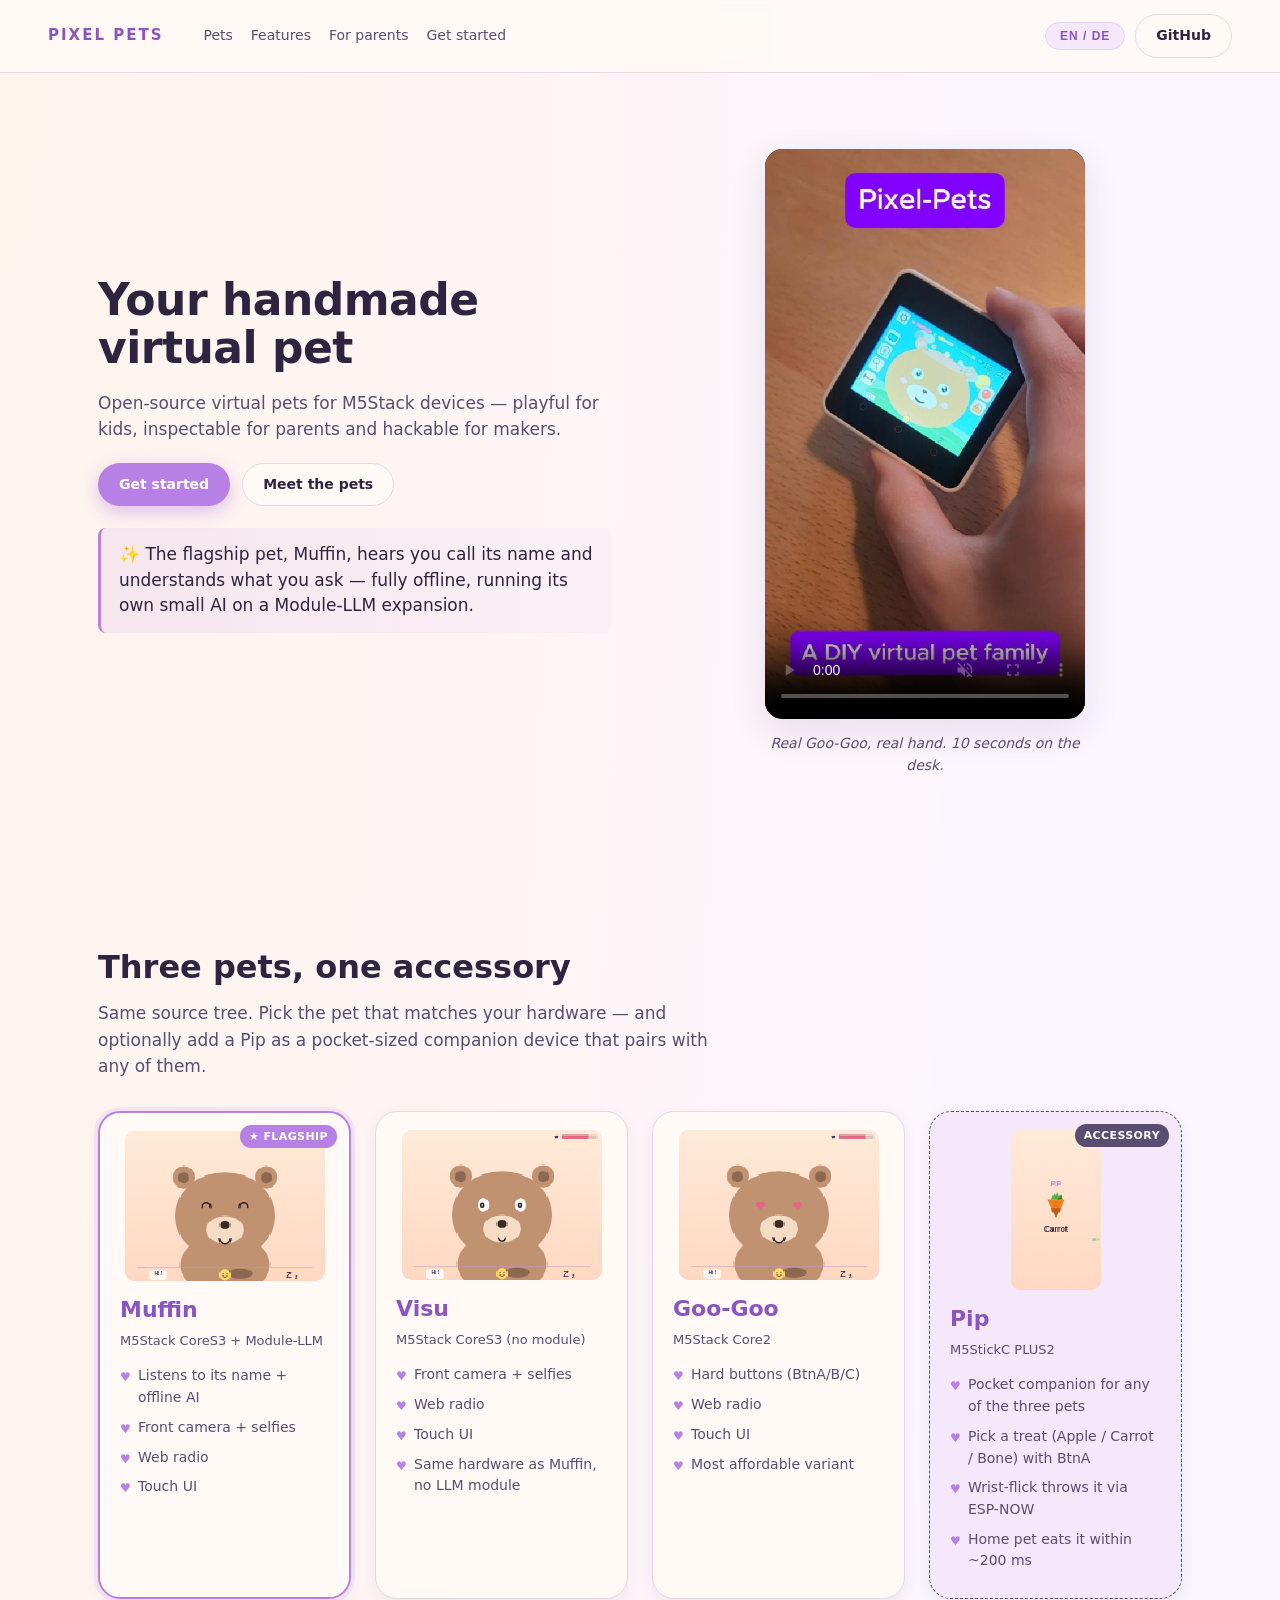
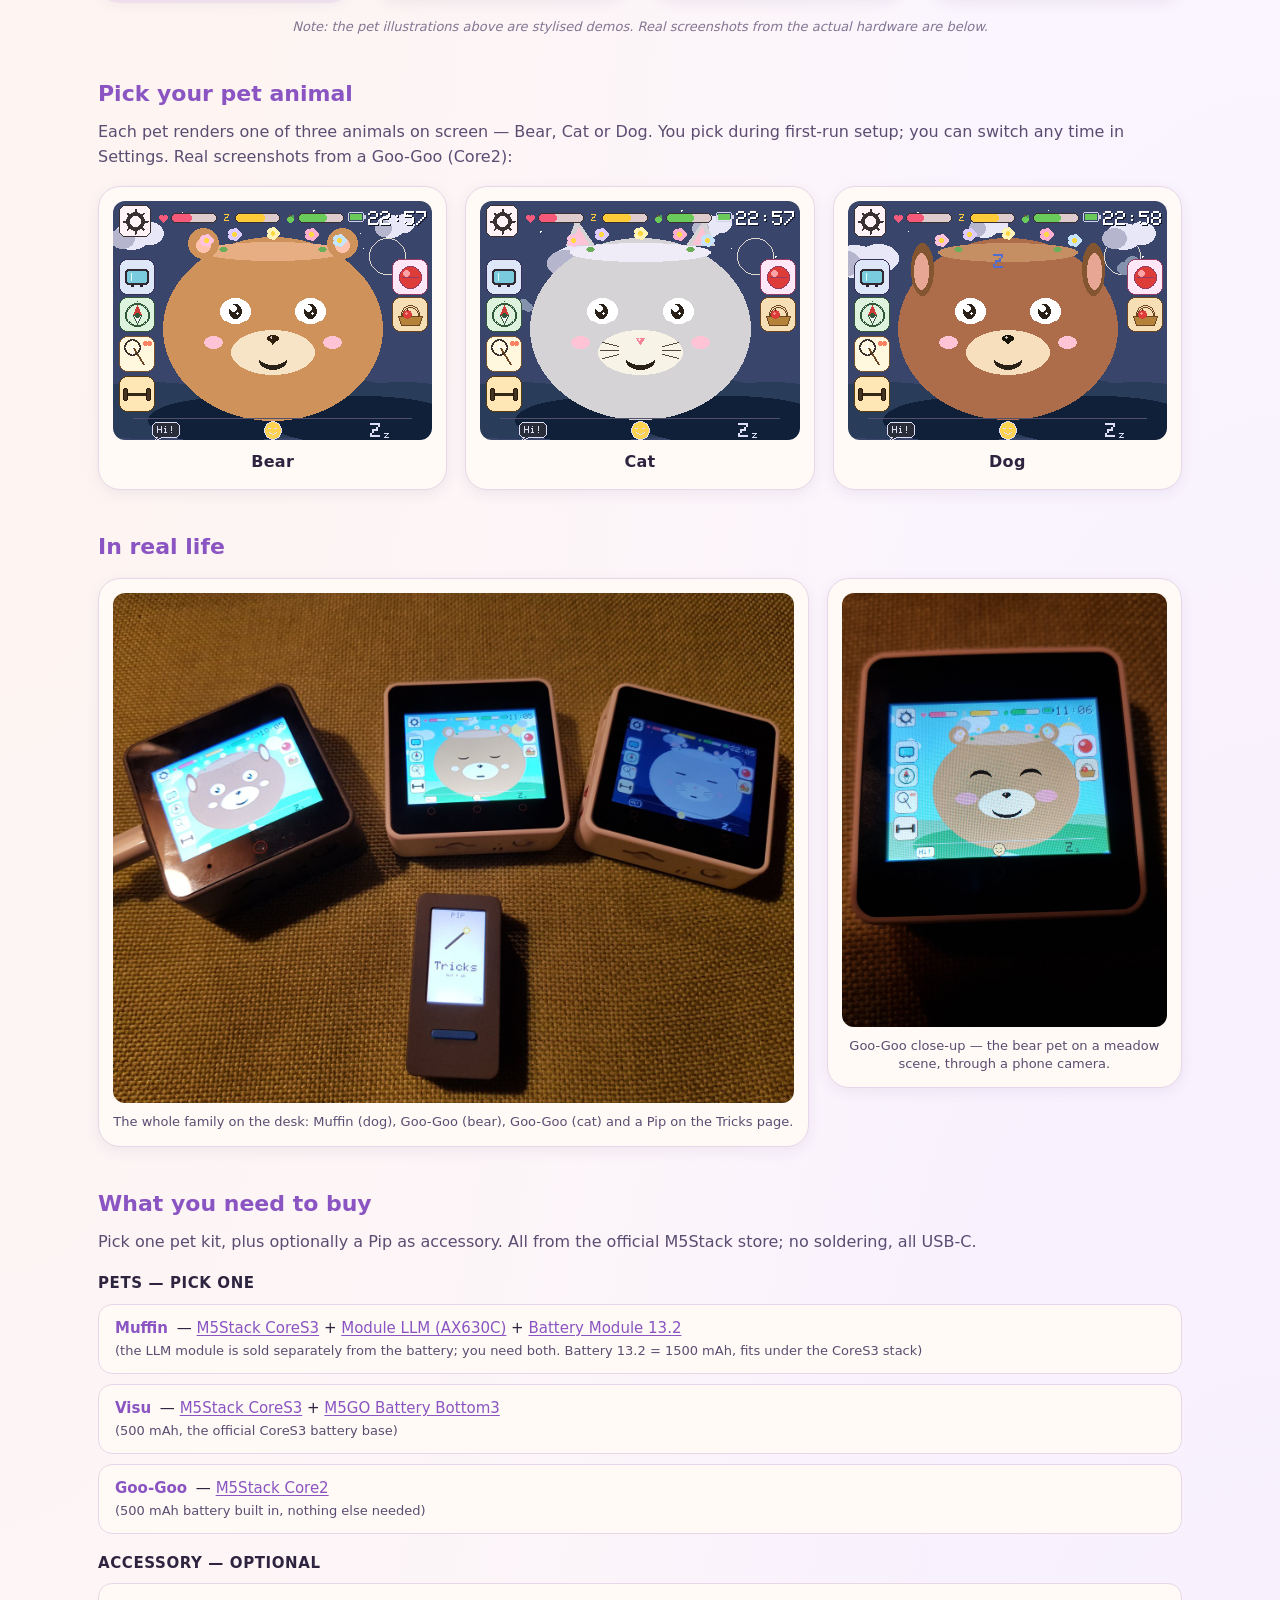
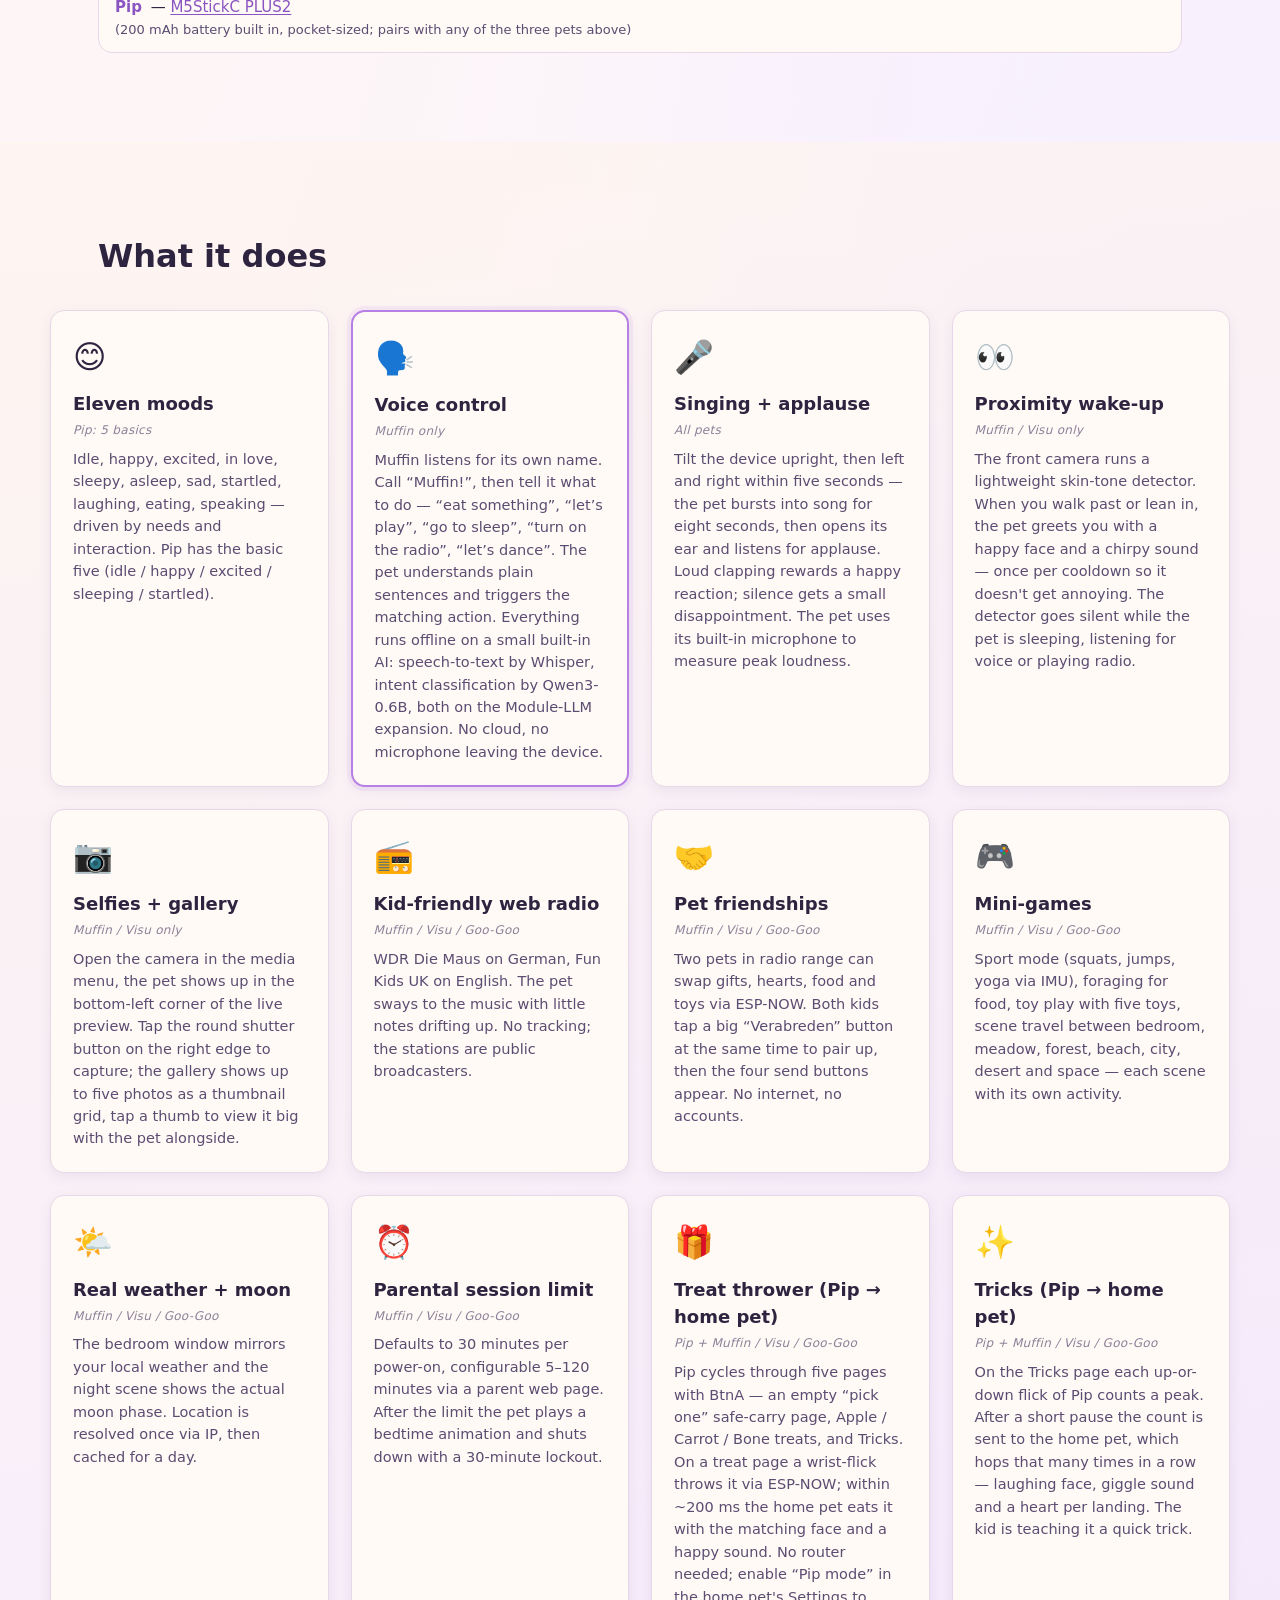
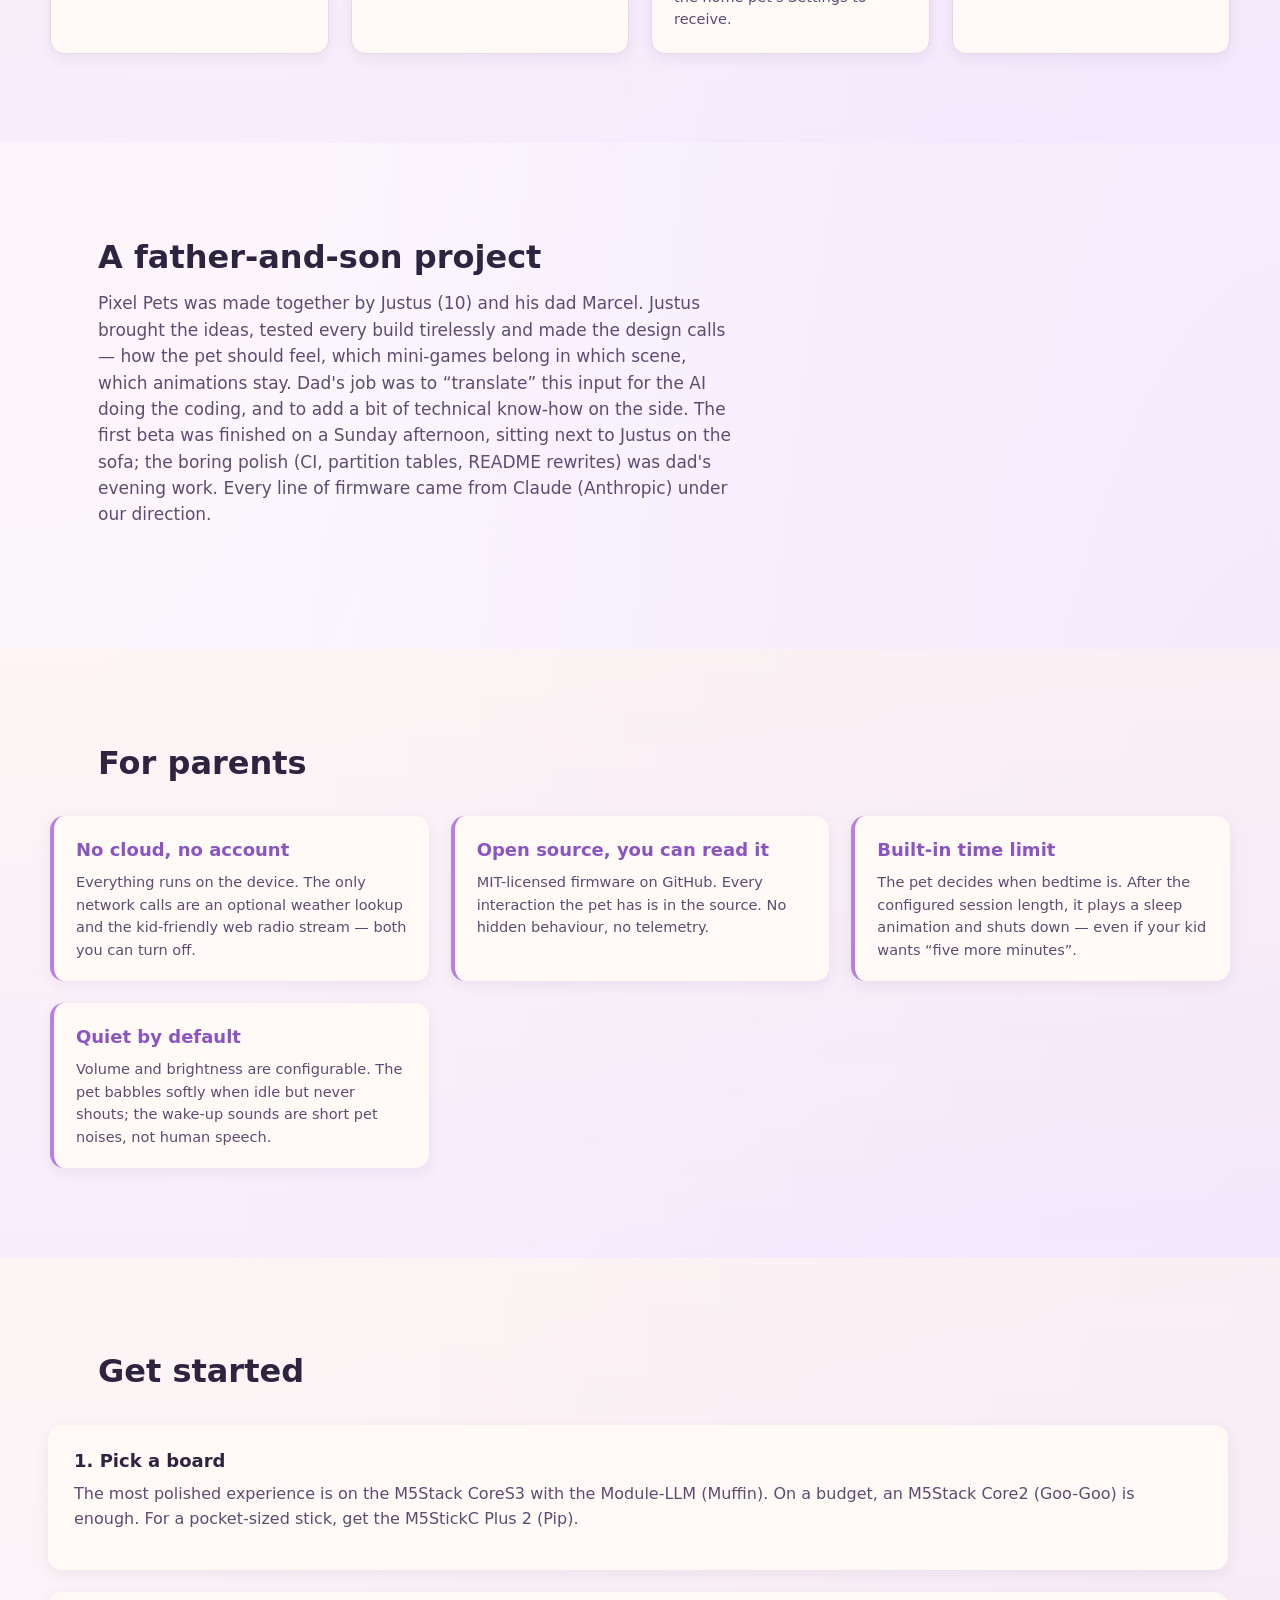
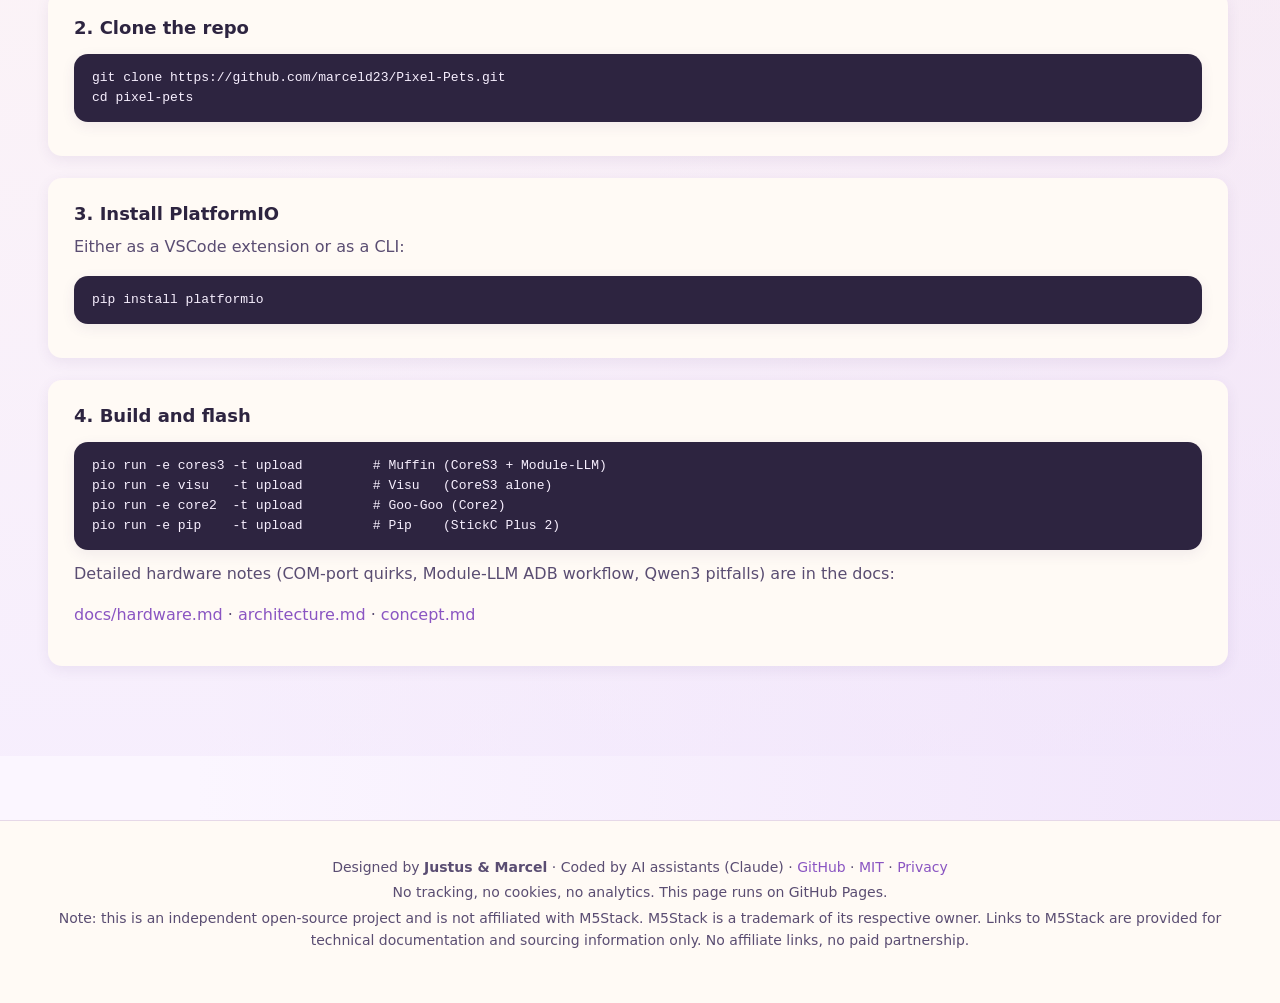
==== site/index.html @ 149ce606 "Hero-Demo: real video instead of an interactive browser pet The site landed visitors on a JS-driven " ====
<!DOCTYPE html>
<html lang="en">
<head>
  <meta charset="UTF-8" />
  <meta name="viewport" content="width=device-width, initial-scale=1.0" />
  <title>Pixel Pets — virtual pets on M5Stack hardware</title>
  <meta name="description"
        content="Open-source virtual pets that run on M5Stack devices. Pet logic, voice control, ESP-NOW friends and more." />
  <meta name="theme-color" content="#b780e5" />
  <link rel="stylesheet" href="styles.css" />
  <link rel="icon" type="image/svg+xml"
        href="data:image/svg+xml,%3Csvg xmlns='http://www.w3.org/2000/svg' viewBox='0 0 64 64'%3E%3Ccircle cx='20' cy='22' r='8' fill='%23c19272'/%3E%3Ccircle cx='44' cy='22' r='8' fill='%23c19272'/%3E%3Ccircle cx='32' cy='34' r='22' fill='%23c19272'/%3E%3Cellipse cx='32' cy='42' rx='10' ry='7' fill='%23f5dcc4'/%3E%3Ccircle cx='32' cy='38' r='2' fill='%232a1f2c'/%3E%3C/svg%3E" />
  <link rel="apple-touch-icon" href="logo.jpg" />
</head>
<body>

<header class="site-header">
  <a href="#top" class="brand">
    <span class="brand-mark">PIXEL PETS</span>
  </a>
  <nav class="site-nav">
    <a href="#pets"        data-en="Pets"         data-de="Pets">Pets</a>
    <a href="#features"    data-en="Features"     data-de="Features">Features</a>
    <a href="#parents"     data-en="For parents"  data-de="Für Eltern">For parents</a>
    <a href="#getstarted"  data-en="Get started"  data-de="Loslegen">Get started</a>
  </nav>
  <div class="header-actions">
    <button id="lang-toggle" class="lang-toggle"
            aria-label="Toggle language" title="Toggle language">EN / DE</button>
    <a href="https://github.com/marceld23/Pixel-Pets"
       class="btn btn-ghost" rel="noopener">GitHub</a>
  </div>
</header>

<main>

<section class="hero" id="top">
  <div class="hero-text">
    <h1 data-en="Your handmade virtual pet"
        data-de="Dein selbstgebautes virtuelles Pet">Your handmade virtual pet</h1>
    <p data-en="Open-source virtual pets for M5Stack devices — playful for kids, inspectable for parents and hackable for makers."
       data-de="Open-Source-Pets für M5Stack-Geräte — verspielt für Kinder, transparent für Eltern und hackbar für Maker.">
      Open-source virtual pets for M5Stack devices — playful for kids, inspectable for parents and hackable for makers.</p>
    <div class="hero-cta">
      <a href="#getstarted" class="btn btn-primary"
         data-en="Get started" data-de="Loslegen">Get started</a>
      <a href="#pets" class="btn btn-ghost"
         data-en="Meet the pets" data-de="Die Pets">Meet the pets</a>
    </div>
    <p class="hero-highlight"
       data-en="✨ The flagship pet, Muffin, hears you call its name and understands what you ask — fully offline, running its own small AI on a Module-LLM expansion."
       data-de="✨ Das Flaggschiff-Pet Muffin hört auf seinen Namen und versteht, was du sagst — komplett offline, mit eigener kleiner KI auf einem Module-LLM-Aufsatz.">
      ✨ The flagship pet, Muffin, hears you call its name and understands what you ask — fully offline, running its own small AI on a Module-LLM expansion.</p>
  </div>

  <div class="hero-demo">
    <video class="hero-video"
           src="video/demo.mp4"
           poster="video/demo-cover.jpg"
           muted loop autoplay playsinline controls
           aria-label="10-second demo: a Goo-Goo on the desk"></video>
    <p class="hero-caption"
       data-en="Real Goo-Goo, real hand. 10 seconds on the desk."
       data-de="Echter Goo-Goo, echte Hand. 10 Sekunden auf dem Tisch.">
      Real Goo-Goo, real hand. 10 seconds on the desk.</p>
  </div>
</section>

<section id="pets" class="section">
  <h2 data-en="Three pets, one accessory" data-de="Drei Pets, ein Zubehör">Three pets, one accessory</h2>
  <p class="section-lead"
     data-en="Same source tree. Pick the pet that matches your hardware — and optionally add a Pip as a pocket-sized companion device that pairs with any of them."
     data-de="Derselbe Quelltext. Wähle das Pet, das zu deiner Hardware passt — und packe optional einen Pip als Hosentaschen-Begleitgerät dazu, der sich mit jedem von ihnen koppelt.">
    Same source tree. Pick the pet that matches your hardware — and optionally add a Pip as a pocket-sized companion device that pairs with any of them.</p>

  <div class="pet-cards">
    <article class="pet-card pet-card-flagship" data-pet="muffin">
      <span class="flagship-ribbon"
            data-en="★ Flagship" data-de="★ Flaggschiff">★ Flagship</span>
      <canvas width="180" height="135" data-pet-canvas="muffin"></canvas>
      <h3>Muffin</h3>
      <p class="hardware">M5Stack CoreS3 + Module-LLM</p>
      <ul class="pet-features"
          data-en-items="Listens to its name + offline AI|Front camera + selfies|Web radio|Touch UI"
          data-de-items="Hört auf seinen Namen + Offline-KI|Frontkamera + Selfies|Webradio|Touch-UI">
        <li>Listens to its name + offline AI</li>
        <li>Front camera + selfies</li>
        <li>Web radio</li>
        <li>Touch UI</li>
      </ul>
    </article>

    <article class="pet-card" data-pet="visu">
      <canvas width="180" height="135" data-pet-canvas="visu"></canvas>
      <h3>Visu</h3>
      <p class="hardware">M5Stack CoreS3 (no module)</p>
      <ul class="pet-features"
          data-en-items="Front camera + selfies|Web radio|Touch UI|Same hardware as Muffin, no LLM module"
          data-de-items="Frontkamera + Selfies|Webradio|Touch-UI|Wie Muffin, aber ohne LLM-Modul">
        <li>Front camera + selfies</li>
        <li>Web radio</li>
        <li>Touch UI</li>
        <li>Same hardware as Muffin, no LLM module</li>
      </ul>
    </article>

    <article class="pet-card" data-pet="goo-goo">
      <canvas width="180" height="135" data-pet-canvas="goo-goo"></canvas>
      <h3>Goo-Goo</h3>
      <p class="hardware">M5Stack Core2</p>
      <ul class="pet-features"
          data-en-items="Hard buttons (BtnA/B/C)|Web radio|Touch UI|Most affordable variant"
          data-de-items="Physische Buttons (BtnA/B/C)|Webradio|Touch-UI|Günstigste Variante">
        <li>Hard buttons (BtnA/B/C)</li>
        <li>Web radio</li>
        <li>Touch UI</li>
        <li>Most affordable variant</li>
      </ul>
    </article>

    <article class="pet-card pet-card-accessory" data-pet="pip">
      <span class="accessory-ribbon"
            data-en="Accessory" data-de="Zubehör">Accessory</span>
      <canvas width="76" height="135" data-pet-canvas="pip"></canvas>
      <h3>Pip</h3>
      <p class="hardware">M5StickC PLUS2</p>
      <ul class="pet-features"
          data-en-items="Pocket companion for any of the three pets|Pick a treat (Apple / Carrot / Bone) with BtnA|Wrist-flick throws it via ESP-NOW|Home pet eats it within ~200 ms"
          data-de-items="Hosentaschen-Begleiter für jedes der drei Pets|Geschenk wählen (Apfel / Karotte / Knochen) mit BtnA|Schütteln wirft es per ESP-NOW|Heimat-Pet schnappt es nach ~200 ms">
        <li>Pocket companion for any of the three pets</li>
        <li>Pick a treat (Apple / Carrot / Bone) with BtnA</li>
        <li>Wrist-flick throws it via ESP-NOW</li>
        <li>Home pet eats it within ~200 ms</li>
      </ul>
    </article>
  </div>
  <p class="cards-disclaimer"
     data-en="Note: the pet illustrations above are stylised demos. Real screenshots from the actual hardware are below."
     data-de="Hinweis: Die Pet-Abbildungen oben sind stilisierte Demos. Echte Screenshots von der Hardware findest du direkt darunter.">
    Note: the pet illustrations above are stylised demos. Real screenshots from the actual hardware are below.</p>

  <h3 class="shopping-heading"
      data-en="Pick your pet animal" data-de="Such dir dein Lieblingstier aus">Pick your pet animal</h3>
  <p class="shopping-lead"
     data-en="Each pet renders one of three animals on screen — Bear, Cat or Dog. You pick during first-run setup; you can switch any time in Settings. Real screenshots from a Goo-Goo (Core2):"
     data-de="Jedes Pet rendert eines von drei Tieren auf dem Display — Bär, Katze oder Hund. Wählst du beim ersten Start aus, jederzeit über die Einstellungen änderbar. Echte Screenshots vom Goo-Goo (Core2):">
    Each pet renders one of three animals on screen — Bear, Cat or Dog. You pick during first-run setup; you can switch any time in Settings. Real screenshots from a Goo-Goo (Core2):</p>
  <div class="animal-shots">
    <figure>
      <img src="screenshots/pet_bear.png" alt="Bear" width="320" height="240" loading="lazy">
      <figcaption data-en="Bear" data-de="Bär">Bear</figcaption>
    </figure>
    <figure>
      <img src="screenshots/pet_cat.png" alt="Cat" width="320" height="240" loading="lazy">
      <figcaption data-en="Cat" data-de="Katze">Cat</figcaption>
    </figure>
    <figure>
      <img src="screenshots/pet_dog.png" alt="Dog" width="320" height="240" loading="lazy">
      <figcaption data-en="Dog" data-de="Hund">Dog</figcaption>
    </figure>
  </div>

  <h3 class="shopping-heading"
      data-en="In real life" data-de="In echt">In real life</h3>
  <div class="hardware-photos">
    <figure>
      <img src="photos/photo_pets.jpg"
           alt="Pixel Pets family on a desk — Muffin, two Goo-Goos and a Pip"
           loading="lazy">
      <figcaption data-en="The whole family on the desk: Muffin (dog), Goo-Goo (bear), Goo-Goo (cat) and a Pip on the Tricks page."
                  data-de="Die ganze Familie auf dem Tisch: Muffin (Hund), Goo-Goo (Bär), Goo-Goo (Katze) und ein Pip auf der Tricks-Seite.">
        The whole family on the desk: Muffin (dog), Goo-Goo (bear), Goo-Goo (cat) and a Pip on the Tricks page.</figcaption>
    </figure>
    <figure>
      <img src="photos/photo_goo-goo_bear.jpg"
           alt="Goo-Goo close-up showing the bear pet on a meadow scene"
           loading="lazy">
      <figcaption data-en="Goo-Goo close-up — the bear pet on a meadow scene, through a phone camera."
                  data-de="Goo-Goo im Detail — der Bär auf einer Wiesen-Szene, durchs Handy fotografiert.">
        Goo-Goo close-up — the bear pet on a meadow scene, through a phone camera.</figcaption>
    </figure>
  </div>

  <h3 class="shopping-heading"
      data-en="What you need to buy" data-de="Was du brauchst">What you need to buy</h3>
  <p class="shopping-lead"
     data-en="Pick one pet kit, plus optionally a Pip as accessory. All from the official M5Stack store; no soldering, all USB-C."
     data-de="Wähle ein Pet-Kit, optional dazu einen Pip als Zubehör. Alles im offiziellen M5Stack-Shop; kein Löten, alles per USB-C.">
    Pick one pet kit, plus optionally a Pip as accessory. All from the official M5Stack store; no soldering, all USB-C.</p>

  <h4 class="shopping-subhead"
      data-en="Pets — pick one" data-de="Pets — wähle eins">Pets — pick one</h4>
  <ul class="shopping-list">
    <li>
      <strong>Muffin</strong> —
      <a href="https://shop.m5stack.com/products/m5stack-cores3-esp32s3-iot-development-kit" rel="noopener">M5Stack CoreS3</a>
      +
      <a href="https://shop.m5stack.com/products/m5stack-llm-large-language-model-module-kit-ax630c" rel="noopener">Module LLM (AX630C)</a>
      +
      <a href="https://shop.m5stack.com/products/battery-module-13-2-1500mah" rel="noopener">Battery Module 13.2</a>
      <span class="shopping-note"
            data-en="(the LLM module is sold separately from the battery; you need both. Battery 13.2 = 1500 mAh, fits under the CoreS3 stack)"
            data-de="(das LLM-Modul wird ohne Akku verkauft; beides wird gebraucht. Battery 13.2 = 1500 mAh, passt unten unter den CoreS3-Stack)">(the LLM module is sold separately from the battery; you need both. Battery 13.2 = 1500 mAh, fits under the CoreS3 stack)</span>
    </li>
    <li>
      <strong>Visu</strong> —
      <a href="https://shop.m5stack.com/products/m5stack-cores3-esp32s3-iot-development-kit" rel="noopener">M5Stack CoreS3</a>
      +
      <a href="https://shop.m5stack.com/products/m5go-battery-bottom3-for-cores3-only" rel="noopener">M5GO Battery Bottom3</a>
      <span class="shopping-note"
            data-en="(500 mAh, the official CoreS3 battery base)"
            data-de="(500 mAh, der offizielle CoreS3-Akkuboden)">(500 mAh, the official CoreS3 battery base)</span>
    </li>
    <li>
      <strong>Goo-Goo</strong> —
      <a href="https://shop.m5stack.com/products/m5stack-core2-esp32-iot-development-kit-v1-1" rel="noopener">M5Stack Core2</a>
      <span class="shopping-note"
            data-en="(500 mAh battery built in, nothing else needed)"
            data-de="(Akku 500 mAh ist eingebaut, sonst nichts)">(500 mAh battery built in, nothing else needed)</span>
    </li>
  </ul>

  <h4 class="shopping-subhead"
      data-en="Accessory — optional" data-de="Zubehör — optional">Accessory — optional</h4>
  <ul class="shopping-list">
    <li>
      <strong>Pip</strong> —
      <a href="https://shop.m5stack.com/products/m5stickc-plus2-esp32-mini-iot-development-kit" rel="noopener">M5StickC PLUS2</a>
      <span class="shopping-note"
            data-en="(200 mAh battery built in, pocket-sized; pairs with any of the three pets above)"
            data-de="(Akku 200 mAh eingebaut, hosentaschentauglich; koppelt mit jedem der drei Pets oben)">(200 mAh battery built in, pocket-sized; pairs with any of the three pets above)</span>
    </li>
  </ul>
</section>

<section id="features" class="section section-alt">
  <h2 data-en="What it does" data-de="Was es kann">What it does</h2>

  <div class="feature-grid">
    <div class="feature">
      <div class="feature-icon">😊</div>
      <h3 data-en="Eleven moods" data-de="Elf Stimmungen">Eleven moods</h3>
      <p class="feature-tag"
         data-en="Pip: 5 basics" data-de="Pip: 5 Basismimiken">Pip: 5 basics</p>
      <p data-en="Idle, happy, excited, in love, sleepy, asleep, sad, startled, laughing, eating, speaking — driven by needs and interaction. Pip has the basic five (idle / happy / excited / sleeping / startled)."
         data-de="Idle, glücklich, aufgeregt, verliebt, müde, schlafend, traurig, erschrocken, lachend, essend, sprechend — abgeleitet aus Bedürfnissen und Interaktion. Pip hat die fünf Basismimiken (idle / happy / excited / schlafen / erschrocken).">
        Idle, happy, excited, in love, sleepy, asleep, sad, startled, laughing, eating, speaking — driven by needs and interaction. Pip has the basic five (idle / happy / excited / sleeping / startled).</p>
    </div>

    <div class="feature feature-flagship">
      <div class="feature-icon">🗣️</div>
      <h3 data-en="Voice control" data-de="Sprachsteuerung">Voice control</h3>
      <p class="feature-tag"
         data-en="Muffin only" data-de="nur Muffin">Muffin only</p>
      <p data-en="Muffin listens for its own name. Call “Muffin!”, then tell it what to do — “eat something”, “let’s play”, “go to sleep”, “turn on the radio”, “let’s dance”. The pet understands plain sentences and triggers the matching action. Everything runs offline on a small built-in AI: speech-to-text by Whisper, intent classification by Qwen3-0.6B, both on the Module-LLM expansion. No cloud, no microphone leaving the device."
         data-de="Muffin hört auf seinen eigenen Namen. Ruf „Muffin!“ und sag dann, was es tun soll — „iss etwas“, „lass uns spielen“, „geh schlafen“, „mach das Radio an“, „lass uns tanzen“. Das Pet versteht ganze Sätze und löst die passende Aktion aus. Alles läuft offline auf einer kleinen eingebauten KI: Sprache-zu-Text via Whisper, Bedeutungs-Erkennung via Qwen3-0.6B, beides auf dem Module-LLM-Aufsatz. Keine Cloud, kein Mikrofon-Stream verlässt das Gerät.">
        Muffin listens for its own name. Call “Muffin!”, then tell it what to do — “eat something”, “let’s play”, “go to sleep”, “turn on the radio”, “let’s dance”. The pet understands plain sentences and triggers the matching action. Everything runs offline on a small built-in AI: speech-to-text by Whisper, intent classification by Qwen3-0.6B, both on the Module-LLM expansion. No cloud, no microphone leaving the device.</p>
    </div>

    <div class="feature">
      <div class="feature-icon">🎤</div>
      <h3 data-en="Singing + applause" data-de="Singen + Applaus">Singing + applause</h3>
      <p class="feature-tag"
         data-en="All pets" data-de="alle Pets">All pets</p>
      <p data-en="Tilt the device upright, then left and right within five seconds — the pet bursts into song for eight seconds, then opens its ear and listens for applause. Loud clapping rewards a happy reaction; silence gets a small disappointment. The pet uses its built-in microphone to measure peak loudness."
         data-de="Tipp das Gerät kurz hochkant, dann nach links, dann nach rechts — innerhalb von fünf Sekunden. Das Pet legt acht Sekunden lang los und singt, danach hört es fünf Sekunden lang auf Applaus. Lautes Klatschen wird mit einer Happy-Reaktion belohnt, Schweigen bringt eine kleine Enttäuschung. Das Pet nutzt sein eingebautes Mikrofon, um den Peak-Pegel zu messen.">
        Tilt the device upright, then left and right within five seconds — the pet bursts into song for eight seconds, then opens its ear and listens for applause. Loud clapping rewards a happy reaction; silence gets a small disappointment. The pet uses its built-in microphone to measure peak loudness.</p>
    </div>

    <div class="feature">
      <div class="feature-icon">👀</div>
      <h3 data-en="Proximity wake-up" data-de="Annäherungs-Erkennung">Proximity wake-up</h3>
      <p class="feature-tag"
         data-en="Muffin / Visu only" data-de="nur Muffin / Visu">Muffin / Visu only</p>
      <p data-en="The front camera runs a lightweight skin-tone detector. When you walk past or lean in, the pet greets you with a happy face and a chirpy sound — once per cooldown so it doesn't get annoying. The detector goes silent while the pet is sleeping, listening for voice or playing radio."
         data-de="Die Frontkamera läuft mit einem leichtgewichtigen Hauttonfilter. Wenn du vorbeigehst oder dich näherst, begrüßt dich das Pet mit einem fröhlichen Gesicht und einem kleinen Laut — pro Cooldown nur einmal, sonst wird's nervig. Der Detektor schweigt, wenn das Pet schläft, sprachhört oder Radio spielt.">
        The front camera runs a lightweight skin-tone detector. When you walk past or lean in, the pet greets you with a happy face and a chirpy sound — once per cooldown so it doesn't get annoying. The detector goes silent while the pet is sleeping, listening for voice or playing radio.</p>
    </div>

    <div class="feature">
      <div class="feature-icon">📷</div>
      <h3 data-en="Selfies + gallery" data-de="Selfies + Galerie">Selfies + gallery</h3>
      <p class="feature-tag"
         data-en="Muffin / Visu only" data-de="nur Muffin / Visu">Muffin / Visu only</p>
      <p data-en="Open the camera in the media menu, the pet shows up in the bottom-left corner of the live preview. Tap the round shutter button on the right edge to capture; the gallery shows up to five photos as a thumbnail grid, tap a thumb to view it big with the pet alongside."
         data-de="Kamera im Medien-Menü öffnen, das Pet erscheint unten links im Live-Bild. Runder Auslöser-Button am rechten Rand schießt das Foto; die Galerie zeigt bis zu fünf Fotos als Thumbnail-Grid, Tap auf ein Thumb öffnet das Bild groß mit Pet daneben.">
        Open the camera in the media menu, the pet shows up in the bottom-left corner of the live preview. Tap the round shutter button on the right edge to capture; the gallery shows up to five photos as a thumbnail grid, tap a thumb to view it big with the pet alongside.</p>
    </div>

    <div class="feature">
      <div class="feature-icon">📻</div>
      <h3 data-en="Kid-friendly web radio" data-de="Kinder-Webradio">Kid-friendly web radio</h3>
      <p class="feature-tag"
         data-en="Muffin / Visu / Goo-Goo" data-de="Muffin / Visu / Goo-Goo">Muffin / Visu / Goo-Goo</p>
      <p data-en="WDR Die Maus on German, Fun Kids UK on English. The pet sways to the music with little notes drifting up. No tracking; the stations are public broadcasters."
         data-de="WDR Die Maus auf Deutsch, Fun Kids UK auf Englisch. Das Pet wiegt sich zur Musik, kleine Noten steigen auf. Kein Tracking; beide Sender sind öffentlich-rechtlich.">
        WDR Die Maus on German, Fun Kids UK on English. The pet sways to the music with little notes drifting up. No tracking; the stations are public broadcasters.</p>
    </div>

    <div class="feature">
      <div class="feature-icon">🤝</div>
      <h3 data-en="Pet friendships" data-de="Pet-Freundschaften">Pet friendships</h3>
      <p class="feature-tag"
         data-en="Muffin / Visu / Goo-Goo" data-de="Muffin / Visu / Goo-Goo">Muffin / Visu / Goo-Goo</p>
      <p data-en="Two pets in radio range can swap gifts, hearts, food and toys via ESP-NOW. Both kids tap a big “Verabreden” button at the same time to pair up, then the four send buttons appear. No internet, no accounts."
         data-de="Zwei Pets in Funkreichweite tauschen Geschenke, Herzen, Futter und Spielzeug per ESP-NOW. Beide Kinder tippen gleichzeitig auf einen großen „Verabreden“-Button um zu pairen, danach erscheinen die vier Send-Buttons. Kein Internet, keine Accounts.">
        Two pets in radio range can swap gifts, hearts, food and toys via ESP-NOW. Both kids tap a big “Verabreden” button at the same time to pair up, then the four send buttons appear. No internet, no accounts.</p>
    </div>

    <div class="feature">
      <div class="feature-icon">🎮</div>
      <h3 data-en="Mini-games" data-de="Mini-Spiele">Mini-games</h3>
      <p class="feature-tag"
         data-en="Muffin / Visu / Goo-Goo" data-de="Muffin / Visu / Goo-Goo">Muffin / Visu / Goo-Goo</p>
      <p data-en="Sport mode (squats, jumps, yoga via IMU), foraging for food, toy play with five toys, scene travel between bedroom, meadow, forest, beach, city, desert and space — each scene with its own activity."
         data-de="Sport (Squats, Jumps, Yoga per IMU), Sammeln von Apfel/Karotte/Knochen, Spielzeug-Modus mit fünf Items, Reisen zwischen Zimmer, Wiese, Wald, Strand, Stadt, Wüste und All — jede Szene mit eigener Aktivität.">
        Sport mode (squats, jumps, yoga via IMU), foraging for food, toy play with five toys, scene travel between bedroom, meadow, forest, beach, city, desert and space — each scene with its own activity.</p>
    </div>

    <div class="feature">
      <div class="feature-icon">🌤️</div>
      <h3 data-en="Real weather + moon" data-de="Echtes Wetter + Mond">Real weather + moon</h3>
      <p class="feature-tag"
         data-en="Muffin / Visu / Goo-Goo" data-de="Muffin / Visu / Goo-Goo">Muffin / Visu / Goo-Goo</p>
      <p data-en="The bedroom window mirrors your local weather and the night scene shows the actual moon phase. Location is resolved once via IP, then cached for a day."
         data-de="Das Zimmerfenster spiegelt das lokale Wetter, die Nachtszene zeigt die echte Mondphase. Standort wird einmal per IP ermittelt und einen Tag lang gecacht.">
        The bedroom window mirrors your local weather and the night scene shows the actual moon phase. Location is resolved once via IP, then cached for a day.</p>
    </div>

    <div class="feature">
      <div class="feature-icon">⏰</div>
      <h3 data-en="Parental session limit" data-de="Eltern-Spielzeit-Limit">Parental session limit</h3>
      <p class="feature-tag"
         data-en="Muffin / Visu / Goo-Goo" data-de="Muffin / Visu / Goo-Goo">Muffin / Visu / Goo-Goo</p>
      <p data-en="Defaults to 30 minutes per power-on, configurable 5–120 minutes via a parent web page. After the limit the pet plays a bedtime animation and shuts down with a 30-minute lockout."
         data-de="Standardmäßig 30 Minuten pro Boot, einstellbar 5–120 Minuten via Eltern-Webseite. Nach Ablauf spielt das Pet eine Schlaf-Sequenz und fährt für 30 Minuten in eine Sperre.">
        Defaults to 30 minutes per power-on, configurable 5–120 minutes via a parent web page. After the limit the pet plays a bedtime animation and shuts down with a 30-minute lockout.</p>
    </div>

    <div class="feature">
      <div class="feature-icon">🎁</div>
      <h3 data-en="Treat thrower (Pip → home pet)"
          data-de="Geschenk-Werfer (Pip → Heimat-Pet)">Treat thrower (Pip → home pet)</h3>
      <p class="feature-tag"
         data-en="Pip + Muffin / Visu / Goo-Goo"
         data-de="Pip + Muffin / Visu / Goo-Goo">Pip + Muffin / Visu / Goo-Goo</p>
      <p data-en="Pip cycles through five pages with BtnA — an empty “pick one” safe-carry page, Apple / Carrot / Bone treats, and Tricks. On a treat page a wrist-flick throws it via ESP-NOW; within ~200 ms the home pet eats it with the matching face and a happy sound. No router needed; enable “Pip mode” in the home pet's Settings to receive."
         data-de="Pip blättert mit BtnA durch fünf Seiten — eine leere „Wähle aus“-Seite zum sicheren Tragen, Apfel / Karotte / Knochen als Geschenke und Tricks. Auf einer Geschenk-Seite wirft ein Wrist-Flick per ESP-NOW; nach ~200 ms isst das Heimat-Pet mit passender Mimik und einem fröhlichen Laut. Kein Router nötig; am Heimat-Pet in den Einstellungen „Pip-Modus“ aktivieren.">
        Pip cycles through five pages with BtnA — an empty “pick one” safe-carry page, Apple / Carrot / Bone treats, and Tricks. On a treat page a wrist-flick throws it via ESP-NOW; within ~200 ms the home pet eats it with the matching face and a happy sound. No router needed; enable “Pip mode” in the home pet's Settings to receive.</p>
    </div>

    <div class="feature">
      <div class="feature-icon">✨</div>
      <h3 data-en="Tricks (Pip → home pet)"
          data-de="Tricks (Pip → Heimat-Pet)">Tricks (Pip → home pet)</h3>
      <p class="feature-tag"
         data-en="Pip + Muffin / Visu / Goo-Goo"
         data-de="Pip + Muffin / Visu / Goo-Goo">Pip + Muffin / Visu / Goo-Goo</p>
      <p data-en="On the Tricks page each up-or-down flick of Pip counts a peak. After a short pause the count is sent to the home pet, which hops that many times in a row — laughing face, giggle sound and a heart per landing. The kid is teaching it a quick trick."
         data-de="Auf der Tricks-Seite zählt jede Auf-oder-Ab-Bewegung von Pip einen Peak. Nach einer kurzen Pause wird die Anzahl ans Heimat-Pet geschickt, das genau so oft hintereinander hüpft — Lach-Mimik, Kicher-Sound und ein Herz pro Landung. Das Kind bringt ihm einen schnellen Trick bei.">
        On the Tricks page each up-or-down flick of Pip counts a peak. After a short pause the count is sent to the home pet, which hops that many times in a row — laughing face, giggle sound and a heart per landing. The kid is teaching it a quick trick.</p>
    </div>
  </div>
</section>

<section id="family" class="section">
  <h2 data-en="A father-and-son project"
      data-de="Ein Vater-Sohn-Projekt">A father-and-son project</h2>
  <p class="section-lead"
     data-en="Pixel Pets was made together by Justus (10) and his dad Marcel. Justus brought the ideas, tested every build tirelessly and made the design calls — how the pet should feel, which mini-games belong in which scene, which animations stay. Dad's job was to “translate” this input for the AI doing the coding, and to add a bit of technical know-how on the side. The first beta was finished on a Sunday afternoon, sitting next to Justus on the sofa; the boring polish (CI, partition tables, README rewrites) was dad's evening work. Every line of firmware came from Claude (Anthropic) under our direction."
     data-de="Pixel Pets ist von Justus (10) und seinem Papa Marcel zusammen entstanden. Justus hat die Ideen geliefert, unermüdlich getestet und die Design-Entscheidungen getroffen — wie sich das Pet anfühlen soll, welche Mini-Spiele in welche Szene gehören, welche Animationen bleiben. Papas Aufgabe war es, diesen Input an die programmierende KI zu „übersetzen“ und etwas technisches Wissen beizusteuern. Die erste Beta wurde an einem Sonntag Nachmittag fertig, neben Justus auf dem Sofa; den langweiligen Feinschliff (CI, Partitionstabellen, README-Umbauten) machte Papa abends. Jede Zeile Firmware kam von Claude (Anthropic) unter unserer Anleitung.">
    Pixel Pets was made together by Justus (10) and his dad Marcel. Justus brought the ideas, tested every build tirelessly and made the design calls — how the pet should feel, which mini-games belong in which scene, which animations stay. Dad's job was to “translate” this input for the AI doing the coding, and to add a bit of technical know-how on the side. The first beta was finished on a Sunday afternoon, sitting next to Justus on the sofa; the boring polish (CI, partition tables, README rewrites) was dad's evening work. Every line of firmware came from Claude (Anthropic) under our direction.</p>
</section>

<section id="parents" class="section section-alt">
  <h2 data-en="For parents" data-de="Für Eltern">For parents</h2>

  <div class="parents-grid">
    <div class="parent-point">
      <h3 data-en="No cloud, no account" data-de="Keine Cloud, kein Account">No cloud, no account</h3>
      <p data-en="Everything runs on the device. The only network calls are an optional weather lookup and the kid-friendly web radio stream — both you can turn off."
         data-de="Alles läuft auf dem Gerät. Die einzigen Netzwerk-Aufrufe sind eine optionale Wetter-Abfrage und der Kinder-Webradio-Stream — beides abschaltbar.">
        Everything runs on the device. The only network calls are an optional weather lookup and the kid-friendly web radio stream — both you can turn off.</p>
    </div>

    <div class="parent-point">
      <h3 data-en="Open source, you can read it" data-de="Open Source — alles einsehbar">Open source, you can read it</h3>
      <p data-en="MIT-licensed firmware on GitHub. Every interaction the pet has is in the source. No hidden behaviour, no telemetry."
         data-de="MIT-lizenzierte Firmware auf GitHub. Jede Interaktion des Pets steht im Quellcode. Keine versteckten Funktionen, keine Telemetrie.">
        MIT-licensed firmware on GitHub. Every interaction the pet has is in the source. No hidden behaviour, no telemetry.</p>
    </div>

    <div class="parent-point">
      <h3 data-en="Built-in time limit" data-de="Eingebautes Zeitlimit">Built-in time limit</h3>
      <p data-en="The pet decides when bedtime is. After the configured session length, it plays a sleep animation and shuts down — even if your kid wants “five more minutes”."
         data-de="Das Pet entscheidet über die Schlafenszeit. Nach der eingestellten Spielzeit spielt es eine Schlaf-Animation und schaltet sich ab — auch wenn das Kind „nur noch fünf Minuten“ möchte.">
        The pet decides when bedtime is. After the configured session length, it plays a sleep animation and shuts down — even if your kid wants “five more minutes”.</p>
    </div>

    <div class="parent-point">
      <h3 data-en="Quiet by default" data-de="Standardmäßig leise">Quiet by default</h3>
      <p data-en="Volume and brightness are configurable. The pet babbles softly when idle but never shouts; the wake-up sounds are short pet noises, not human speech."
         data-de="Lautstärke und Helligkeit sind einstellbar. Das Pet brabbelt leise im Idle, schreit aber nie; die Aufwach-Sounds sind kurze Tier-Laute, kein gesprochenes Wort.">
        Volume and brightness are configurable. The pet babbles softly when idle but never shouts; the wake-up sounds are short pet noises, not human speech.</p>
    </div>
  </div>
</section>

<section id="getstarted" class="section section-alt">
  <h2 data-en="Get started" data-de="Loslegen">Get started</h2>

  <ol class="steps">
    <li>
      <h3 data-en="1. Pick a board" data-de="1. Board aussuchen">1. Pick a board</h3>
      <p data-en="The most polished experience is on the M5Stack CoreS3 with the Module-LLM (Muffin). On a budget, an M5Stack Core2 (Goo-Goo) is enough. For a pocket-sized stick, get the M5StickC Plus 2 (Pip)."
         data-de="Das vollständigste Erlebnis liefert der M5Stack CoreS3 mit dem Module-LLM (Muffin). Günstiger geht's mit dem M5Stack Core2 (Goo-Goo). Mobil im Hosentaschen-Format: M5StickC Plus 2 (Pip).">
        The most polished experience is on the M5Stack CoreS3 with the Module-LLM (Muffin). On a budget, an M5Stack Core2 (Goo-Goo) is enough. For a pocket-sized stick, get the M5StickC Plus 2 (Pip).</p>
    </li>
    <li>
      <h3 data-en="2. Clone the repo" data-de="2. Repo clonen">2. Clone the repo</h3>
<pre><code>git clone https://github.com/marceld23/Pixel-Pets.git
cd pixel-pets</code></pre>
    </li>
    <li>
      <h3 data-en="3. Install PlatformIO" data-de="3. PlatformIO installieren">3. Install PlatformIO</h3>
      <p data-en="Either as a VSCode extension or as a CLI:"
         data-de="Entweder als VSCode-Extension oder als CLI:">Either as a VSCode extension or as a CLI:</p>
<pre><code>pip install platformio</code></pre>
    </li>
    <li>
      <h3 data-en="4. Build and flash" data-de="4. Bauen und flashen">4. Build and flash</h3>
<pre><code>pio run -e cores3 -t upload         # Muffin (CoreS3 + Module-LLM)
pio run -e visu   -t upload         # Visu   (CoreS3 alone)
pio run -e core2  -t upload         # Goo-Goo (Core2)
pio run -e pip    -t upload         # Pip    (StickC Plus 2)</code></pre>
      <p data-en="Detailed hardware notes (COM-port quirks, Module-LLM ADB workflow, Qwen3 pitfalls) are in the docs:"
         data-de="Ausführliche Hardware-Hinweise (COM-Port-Quirks, Module-LLM-ADB-Workflow, Qwen3-Stolpersteine) stehen in der Doku:">
        Detailed hardware notes (COM-port quirks, Module-LLM ADB workflow, Qwen3 pitfalls) are in the docs:</p>
      <p>
        <a href="https://github.com/marceld23/Pixel-Pets/blob/main/docs/hardware.md">docs/hardware.md</a> ·
        <a href="https://github.com/marceld23/Pixel-Pets/blob/main/docs/architecture.md">architecture.md</a> ·
        <a href="https://github.com/marceld23/Pixel-Pets/blob/main/docs/concept.md">concept.md</a>
      </p>
    </li>
  </ol>
</section>

</main>

<footer class="site-footer">
  <p>
    <span data-en="Designed by" data-de="Design">Designed by</span>
    <strong>Justus &amp; Marcel</strong>
    ·
    <span data-en="Coded by AI assistants (Claude)"
          data-de="Code von KI-Assistenten (Claude)">Coded by AI assistants (Claude)</span>
    · <a href="https://github.com/marceld23/Pixel-Pets">GitHub</a>
    · <a href="https://github.com/marceld23/Pixel-Pets/blob/main/LICENSE">MIT</a>
    · <a href="privacy.html"
         data-en="Privacy" data-de="Datenschutz">Privacy</a>
  </p>
  <p class="footer-fineprint"
     data-en="No tracking, no cookies, no analytics. This page runs on GitHub Pages."
     data-de="Kein Tracking, keine Cookies, keine Analytics. Diese Seite läuft auf GitHub Pages.">
    No tracking, no cookies, no analytics. This page runs on GitHub Pages.</p>
  <p class="footer-fineprint"
     data-en="Note: this is an independent open-source project and is not affiliated with M5Stack. M5Stack is a trademark of its respective owner. Links to M5Stack are provided for technical documentation and sourcing information only. No affiliate links, no paid partnership."
     data-de="Hinweis: Dieses Projekt ist ein unabhängiges Open-Source-Projekt und steht nicht in Verbindung mit M5Stack. M5Stack ist eine Marke des jeweiligen Rechteinhabers. Links zu M5Stack dienen der technischen Dokumentation und Bezugsinformation. Es bestehen keine Affiliate-Links und keine bezahlte Kooperation.">
    Note: this is an independent open-source project and is not affiliated with M5Stack. M5Stack is a trademark of its respective owner. Links to M5Stack are provided for technical documentation and sourcing information only. No affiliate links, no paid partnership.</p>
</footer>

<script src="scripts/i18n.js"></script>
<script src="scripts/pet.js"></script>
<script src="scripts/cards.js"></script>
<script src="scripts/main.js"></script>
</body>
</html>
---- site/styles.css ----
/* ── Pixel Pets landing page ───────────────────────────────────────────────
   Warm pastel palette, generous whitespace, no images required (the pet
   illustrations are all canvas-rendered).  Layout is mobile-first; the
   hero turns into a 2-column grid above 900 px. */

:root {
  --bg-1:        #fff4ec;
  --bg-2:        #f1e5fb;
  --surface:     #fffaf5;
  --surface-2:   #f5e8fb;
  --ink:         #2d2440;
  --ink-soft:    #5a4d72;
  --accent:      #b780e5;
  --accent-deep: #8a55c2;
  --accent-soft: #e8d3f8;
  --warn:        #d8716e;
  --line:        #e6d8e8;
  --shadow:      0 12px 36px rgba(80, 50, 120, 0.12);
  --shadow-sm:   0 4px 14px rgba(80, 50, 120, 0.08);
  --radius:      14px;
  --radius-lg:   22px;
  --gutter:      clamp(16px, 4vw, 48px);
  --max-width:   1180px;
}

* { box-sizing: border-box; }

html { scroll-behavior: smooth; }

body {
  margin: 0;
  font-family: system-ui, -apple-system, "Segoe UI", Roboto, "Helvetica Neue",
               sans-serif;
  font-size: 16px;
  line-height: 1.55;
  color: var(--ink);
  background:
    radial-gradient(ellipse at top left,  var(--bg-1) 0%,  transparent 60%),
    radial-gradient(ellipse at bottom right, var(--bg-2) 0%, transparent 60%),
    #fbf6ff;
  min-height: 100vh;
  -webkit-font-smoothing: antialiased;
}

a { color: var(--accent-deep); text-decoration: none; }
a:hover { text-decoration: underline; }

h1, h2, h3 { color: var(--ink); margin: 0 0 .4em; }
h1 { font-size: clamp(28px, 4vw, 44px); line-height: 1.1; letter-spacing: -.5px; }
h2 { font-size: clamp(22px, 3vw, 32px); margin-bottom: .25em; }
h3 { font-size: 18px; }

p  { margin: 0 0 1em; color: var(--ink-soft); }

code, pre {
  font-family: "JetBrains Mono", ui-monospace, "SFMono-Regular", Menlo,
               Consolas, monospace;
  font-size: 13px;
}
pre {
  background: var(--ink);
  color: #f8f0ff;
  padding: 14px 18px;
  border-radius: var(--radius);
  overflow-x: auto;
  margin: 12px 0;
  box-shadow: var(--shadow-sm);
}
pre code { background: none; padding: 0; color: inherit; }
:not(pre) > code {
  background: var(--surface-2);
  padding: 1px 6px;
  border-radius: 4px;
  color: var(--accent-deep);
}

/* ── Header ─────────────────────────────────────────────────────────────── */

.site-header {
  position: sticky;
  top: 0;
  z-index: 50;
  display: flex;
  align-items: center;
  gap: 24px;
  padding: 14px var(--gutter);
  background: rgba(255, 250, 246, 0.85);
  backdrop-filter: blur(12px);
  -webkit-backdrop-filter: blur(12px);
  border-bottom: 1px solid var(--line);
}

.brand {
  font-weight: 700;
  letter-spacing: 2px;
  color: var(--accent-deep);
  font-size: 15px;
}
.brand-mark { white-space: nowrap; }

.site-nav {
  display: flex;
  gap: 18px;
  margin-left: 16px;
  flex-wrap: wrap;
  flex: 1;
}
.site-nav a {
  color: var(--ink-soft);
  font-size: 14px;
  font-weight: 500;
}
.site-nav a:hover { color: var(--accent-deep); text-decoration: none; }

.header-actions {
  display: flex;
  align-items: center;
  gap: 10px;
  margin-left: auto;
}

.lang-toggle {
  background: var(--surface-2);
  color: var(--accent-deep);
  border: 1px solid var(--accent-soft);
  border-radius: 999px;
  padding: 6px 14px;
  font-size: 12px;
  font-weight: 600;
  letter-spacing: 1px;
  cursor: pointer;
  transition: background .15s, color .15s;
}
.lang-toggle:hover { background: var(--accent-soft); }

/* ── Buttons ────────────────────────────────────────────────────────────── */

.btn {
  display: inline-flex;
  align-items: center;
  justify-content: center;
  padding: 10px 20px;
  border-radius: 999px;
  font-weight: 600;
  font-size: 14px;
  border: 1px solid transparent;
  transition: transform .12s ease, box-shadow .12s ease;
  cursor: pointer;
  text-decoration: none;
}
.btn:hover { transform: translateY(-1px); text-decoration: none; }

.btn-primary {
  background: var(--accent);
  color: white;
  box-shadow: 0 6px 18px rgba(183, 128, 229, 0.45);
}
.btn-primary:hover { background: var(--accent-deep); color: white; }

.btn-ghost {
  background: var(--surface);
  color: var(--ink);
  border-color: var(--line);
}
.btn-ghost:hover { background: var(--surface-2); }

/* ── Hero ───────────────────────────────────────────────────────────────── */

.hero {
  display: grid;
  grid-template-columns: 1fr;
  gap: clamp(24px, 5vw, 56px);
  padding: clamp(36px, 6vw, 80px) var(--gutter) clamp(48px, 6vw, 80px);
  max-width: var(--max-width);
  margin: 0 auto;
  align-items: center;
}

.hero-text { max-width: 540px; }
.hero-text p { font-size: 17px; }
.hero-cta {
  display: flex;
  gap: 12px;
  margin-top: 20px;
  flex-wrap: wrap;
}

.hero-highlight {
  /* Flaggschiff-Spotlight im Hero: hebt Muffin als KI-Variante früh hervor. */
  margin-top: 22px;
  padding: 14px 18px;
  background: linear-gradient(90deg,
              rgba(183, 128, 229, 0.12),
              rgba(183, 128, 229, 0.04));
  border-left: 3px solid var(--accent);
  border-radius: 8px;
  font-size: 15px;
  color: var(--ink);
  line-height: 1.5;
}

.hero-demo { display: flex; flex-direction: column; align-items: center; gap: 14px; }

@media (min-width: 900px) {
  .hero { grid-template-columns: 1fr 1fr; }
}

/* Device frame: rounded grey body around the canvas with a chin label,
   reminiscent of an M5Stack Core2 form factor. */
.hero-video {
  width: min(320px, 80vw);
  height: auto;
  border-radius: 18px;
  box-shadow: var(--shadow);
  display: block;
  background: #000;
}

.hero-caption {
  font-size: 14px;
  color: var(--ink-soft);
  font-style: italic;
  margin: 0;
  text-align: center;
  max-width: 320px;
}

/* ── Section scaffolding ────────────────────────────────────────────────── */

.section {
  padding: clamp(48px, 7vw, 96px) var(--gutter);
  max-width: var(--max-width);
  margin: 0 auto;
}
.section-alt {
  max-width: none;
  background: linear-gradient(180deg,
    rgba(255, 244, 236, 0.55) 0%,
    rgba(241, 229, 251, 0.45) 100%);
  margin: 0;
  position: relative;
}
.section-alt > * { max-width: var(--max-width); margin-left: auto; margin-right: auto; }
.section-alt > h2,
.section-alt > .section-lead { padding: 0 var(--gutter); }

.section-lead {
  font-size: 17px;
  color: var(--ink-soft);
  max-width: 640px;
  margin-bottom: 32px;
}

.cards-disclaimer {
  margin-top: 18px;
  font-size: 13px;
  font-style: italic;
  color: var(--ink-soft);
  opacity: 0.75;
  text-align: center;
}

/* ── Real-hardware animal screenshots ──────────────────────────────────── */

.animal-shots {
  display: grid;
  grid-template-columns: repeat(auto-fit, minmax(220px, 1fr));
  gap: 18px;
  margin: 14px 0 32px;
}

.animal-shots figure {
  margin: 0;
  background: var(--surface);
  border: 1px solid var(--line);
  border-radius: var(--radius-lg);
  padding: 14px;
  box-shadow: var(--shadow-sm);
  text-align: center;
}

.animal-shots img {
  display: block;
  width: 100%;
  height: auto;
  border-radius: 12px;
  /* Keep the 320×240 pixel art crisp when scaled up. */
  image-rendering: pixelated;
}

.animal-shots figcaption {
  margin-top: 10px;
  font-weight: 700;
  letter-spacing: 0.02em;
  color: var(--ink);
}

/* ── Real-hardware photos (the lineup + close-up) ──────────────────────── */

.hardware-photos {
  display: grid;
  /* Family photo (landscape) gets ~2× the width of the close-up (portrait). */
  grid-template-columns: minmax(0, 2fr) minmax(0, 1fr);
  gap: 18px;
  align-items: start;
  margin: 14px 0 32px;
}

.hardware-photos figure {
  margin: 0;
  background: var(--surface);
  border: 1px solid var(--line);
  border-radius: var(--radius-lg);
  padding: 14px;
  box-shadow: var(--shadow-sm);
  text-align: center;
}

.hardware-photos img {
  display: block;
  width: 100%;
  height: auto;
  border-radius: 12px;
}

.hardware-photos figcaption {
  margin-top: 10px;
  font-size: 13px;
  color: var(--ink-soft);
  line-height: 1.4;
}

@media (max-width: 700px) {
  .hardware-photos { grid-template-columns: 1fr; }
}

/* ── Pet cards ──────────────────────────────────────────────────────────── */

.pet-cards {
  display: grid;
  grid-template-columns: repeat(auto-fit, minmax(220px, 1fr));
  gap: 24px;
  margin-top: 28px;
}

.pet-card {
  background: var(--surface);
  border: 1px solid var(--line);
  border-radius: var(--radius-lg);
  padding: 18px 20px 22px;
  box-shadow: var(--shadow-sm);
  transition: transform .15s ease, box-shadow .15s ease;
  position: relative;
}
.pet-card:hover {
  transform: translateY(-3px);
  box-shadow: var(--shadow);
}

/* Muffin: Flaggschiff-Card mit Akzent-Border, Glow-Schatten und Ribbon. */
.pet-card-flagship {
  border-color: var(--accent);
  border-width: 2px;
  box-shadow: 0 0 0 4px rgba(183, 128, 229, 0.12),
              var(--shadow-sm);
}
.pet-card-flagship:hover {
  box-shadow: 0 0 0 4px rgba(183, 128, 229, 0.18),
              var(--shadow);
}
.flagship-ribbon {
  position: absolute;
  top: 12px;
  right: 12px;
  background: var(--accent);
  color: #fff;
  font-size: 11px;
  font-weight: 600;
  padding: 3px 9px;
  border-radius: 12px;
  letter-spacing: 0.4px;
  text-transform: uppercase;
}

/* Pip: Accessory-Card. Dezent kühlere Border + grauer Ribbon damit klar
   ist dass es kein viertes Pet ist sondern ein Begleitgerät. */
.pet-card-accessory {
  border-color: var(--ink-soft);
  border-style: dashed;
  background: var(--surface-2, #fafafa);
}
.accessory-ribbon {
  position: absolute;
  top: 12px;
  right: 12px;
  background: var(--ink-soft);
  color: #fff;
  font-size: 11px;
  font-weight: 600;
  padding: 3px 9px;
  border-radius: 12px;
  letter-spacing: 0.4px;
  text-transform: uppercase;
}
.pet-card canvas {
  display: block;
  width: 100%;
  max-width: 200px;
  height: auto;
  margin: 0 auto 12px;
  border-radius: 10px;
  image-rendering: pixelated;
  background: linear-gradient(180deg, #f5e6f8, #ead2f0);
  aspect-ratio: 4 / 3;
}
.pet-card[data-pet="pip"] canvas {
  max-width: 90px;
  aspect-ratio: 135 / 240;
}
.pet-card h3 {
  font-size: 22px;
  margin-bottom: 4px;
  color: var(--accent-deep);
}
.pet-card .hardware {
  font-size: 13px;
  color: var(--ink-soft);
  margin: 0 0 10px;
  font-weight: 500;
}
.pet-features {
  list-style: none;
  padding: 0;
  margin: 0;
  font-size: 14px;
  color: var(--ink-soft);
}
.pet-features li {
  padding: 4px 0;
  padding-left: 18px;
  position: relative;
}
.pet-features li::before {
  content: "♥";
  color: var(--accent);
  position: absolute;
  left: 0;
  font-size: 12px;
  top: 7px;
}

/* ── Hardware shopping list (under the pet cards) ──────────────────────── */

.shopping-heading {
  margin-top: 40px;
  font-size: 22px;
  color: var(--accent-deep);
}
.shopping-lead {
  margin: 6px 0 16px;
  color: var(--ink-soft);
}
.shopping-subhead {
  margin: 18px 0 8px;
  font-size: 15px;
  color: var(--ink);
  text-transform: uppercase;
  letter-spacing: 0.6px;
}
.shopping-list {
  list-style: none;
  padding: 0;
  margin: 0;
  display: grid;
  gap: 10px;
}
.shopping-list li {
  background: var(--surface);
  border: 1px solid var(--line);
  border-radius: var(--radius);
  padding: 12px 16px;
  font-size: 15px;
  line-height: 1.5;
}
.shopping-list li strong {
  color: var(--accent-deep);
  margin-right: 4px;
}
.shopping-list a {
  color: var(--accent-deep);
  text-decoration: underline;
  text-underline-offset: 2px;
}
.shopping-list .shopping-note {
  display: block;
  font-size: 13px;
  color: var(--ink-soft);
  margin-top: 2px;
}

/* ── Feature grid ───────────────────────────────────────────────────────── */

.feature-grid {
  display: grid;
  grid-template-columns: repeat(auto-fit, minmax(260px, 1fr));
  gap: 22px;
  margin-top: 28px;
}

.feature {
  background: var(--surface);
  border: 1px solid var(--line);
  border-radius: var(--radius);
  padding: 22px;
  box-shadow: var(--shadow-sm);
}
/* Voice-Feature-Card als Muffin-Spotlight visuell akzentuieren. */
.feature-flagship {
  border-color: var(--accent);
  border-width: 2px;
  box-shadow: 0 0 0 4px rgba(183, 128, 229, 0.10),
              var(--shadow-sm);
}
.feature-icon {
  font-size: 32px;
  margin-bottom: 8px;
}
.feature h3 small {
  font-weight: 400;
  color: var(--ink-soft);
  font-size: 13px;
  margin-left: 8px;
}
.feature .feature-tag {
  /* Pet-Variant-Hinweis unter der Überschrift, einheitlich für alle Cards. */
  font-size: 12px;
  font-style: italic;
  color: var(--ink-soft);
  opacity: 0.7;
  margin: -4px 0 8px 0;
  letter-spacing: 0.3px;
}
.feature p {
  font-size: 14.5px;
  margin: 0;
}

/* ── Parents grid ───────────────────────────────────────────────────────── */

.parents-grid {
  display: grid;
  grid-template-columns: repeat(auto-fit, minmax(280px, 1fr));
  gap: 22px;
  margin-top: 28px;
}
.parent-point {
  background: var(--surface);
  border-left: 4px solid var(--accent);
  border-radius: var(--radius);
  padding: 20px 22px;
  box-shadow: var(--shadow-sm);
}
.parent-point h3 { color: var(--accent-deep); margin-top: 0; }
.parent-point p { margin: 0; font-size: 14.5px; }

/* ── Steps (get started) ────────────────────────────────────────────────── */

.steps {
  list-style: none;
  padding: 0;
  margin: 28px 0 0;
  counter-reset: step;
  display: grid;
  gap: 22px;
}
.steps li {
  background: var(--surface);
  border-radius: var(--radius);
  padding: 22px 26px;
  box-shadow: var(--shadow-sm);
}
.steps li h3 { margin-top: 0; }

/* ── Footer ─────────────────────────────────────────────────────────────── */

.site-footer {
  padding: 32px var(--gutter) 48px;
  text-align: center;
  border-top: 1px solid var(--line);
  margin-top: 64px;
  background: var(--surface);
}
.site-footer p {
  margin: 4px 0;
  font-size: 14px;
}
.footer-fineprint {
  color: var(--ink-soft);
  font-size: 12.5px;
}

/* ── Privacy page ──────────────────────────────────────────────────────── */

.privacy-page {
  max-width: 720px;
  margin: 0 auto;
  padding: clamp(36px, 6vw, 64px) var(--gutter);
}
.privacy-page h1 { margin-bottom: 24px; }
.privacy-page h2 { margin-top: 32px; }

/* ── Tiny screen polish ────────────────────────────────────────────────── */

@media (max-width: 600px) {
  .site-nav { display: none; }
  .header-actions .btn-ghost { display: none; }
}
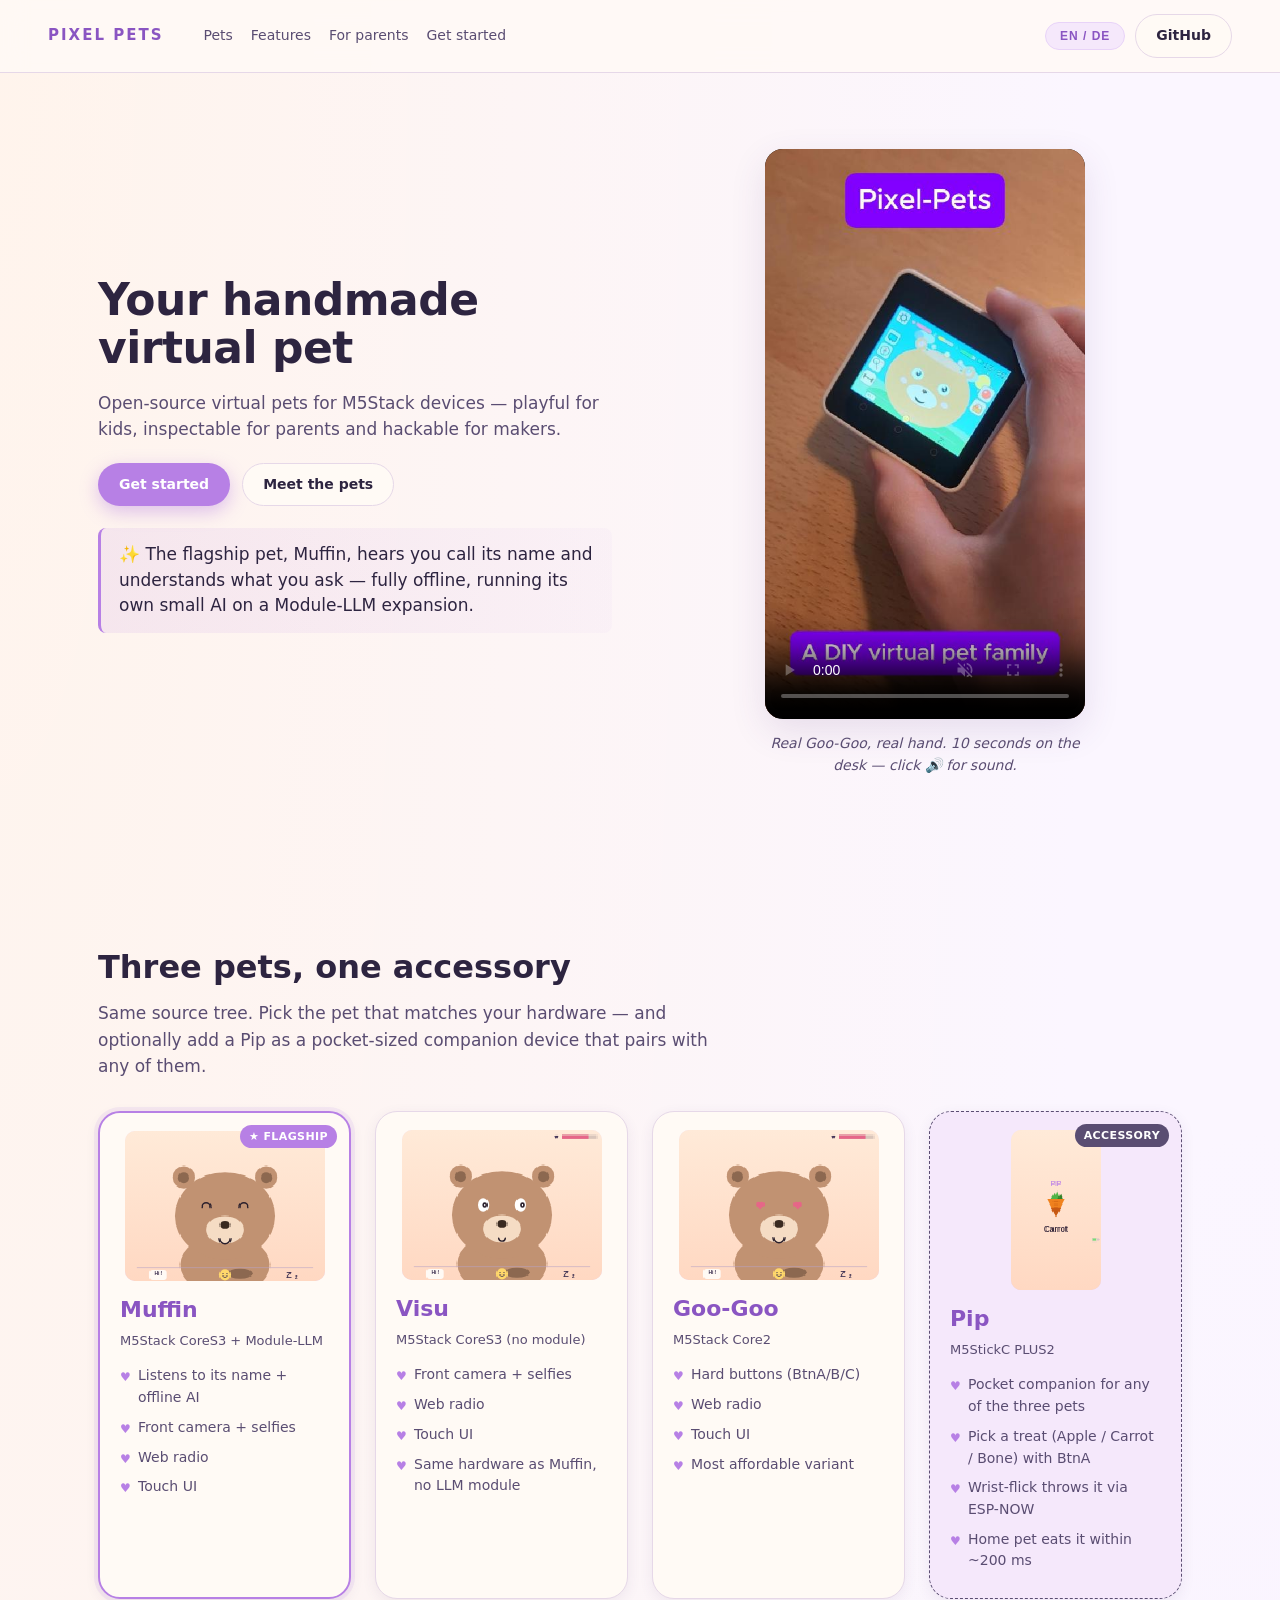
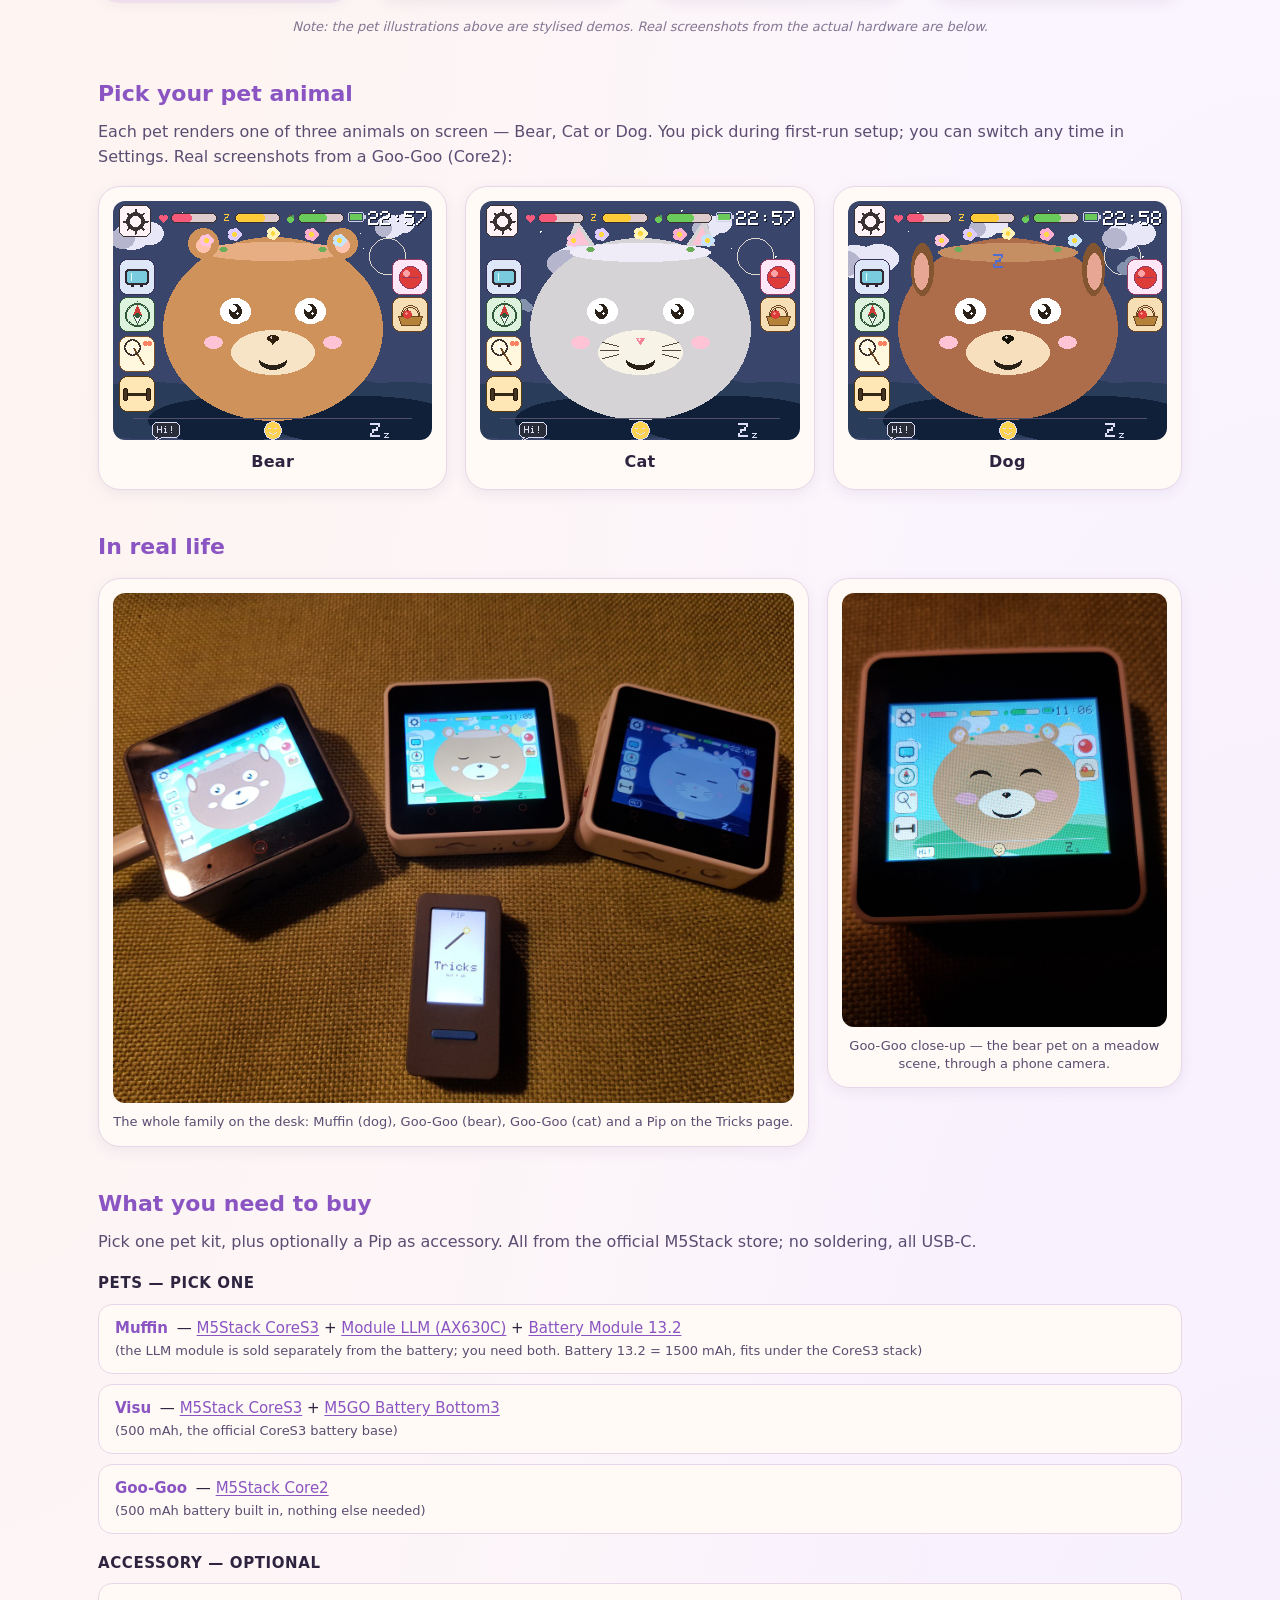
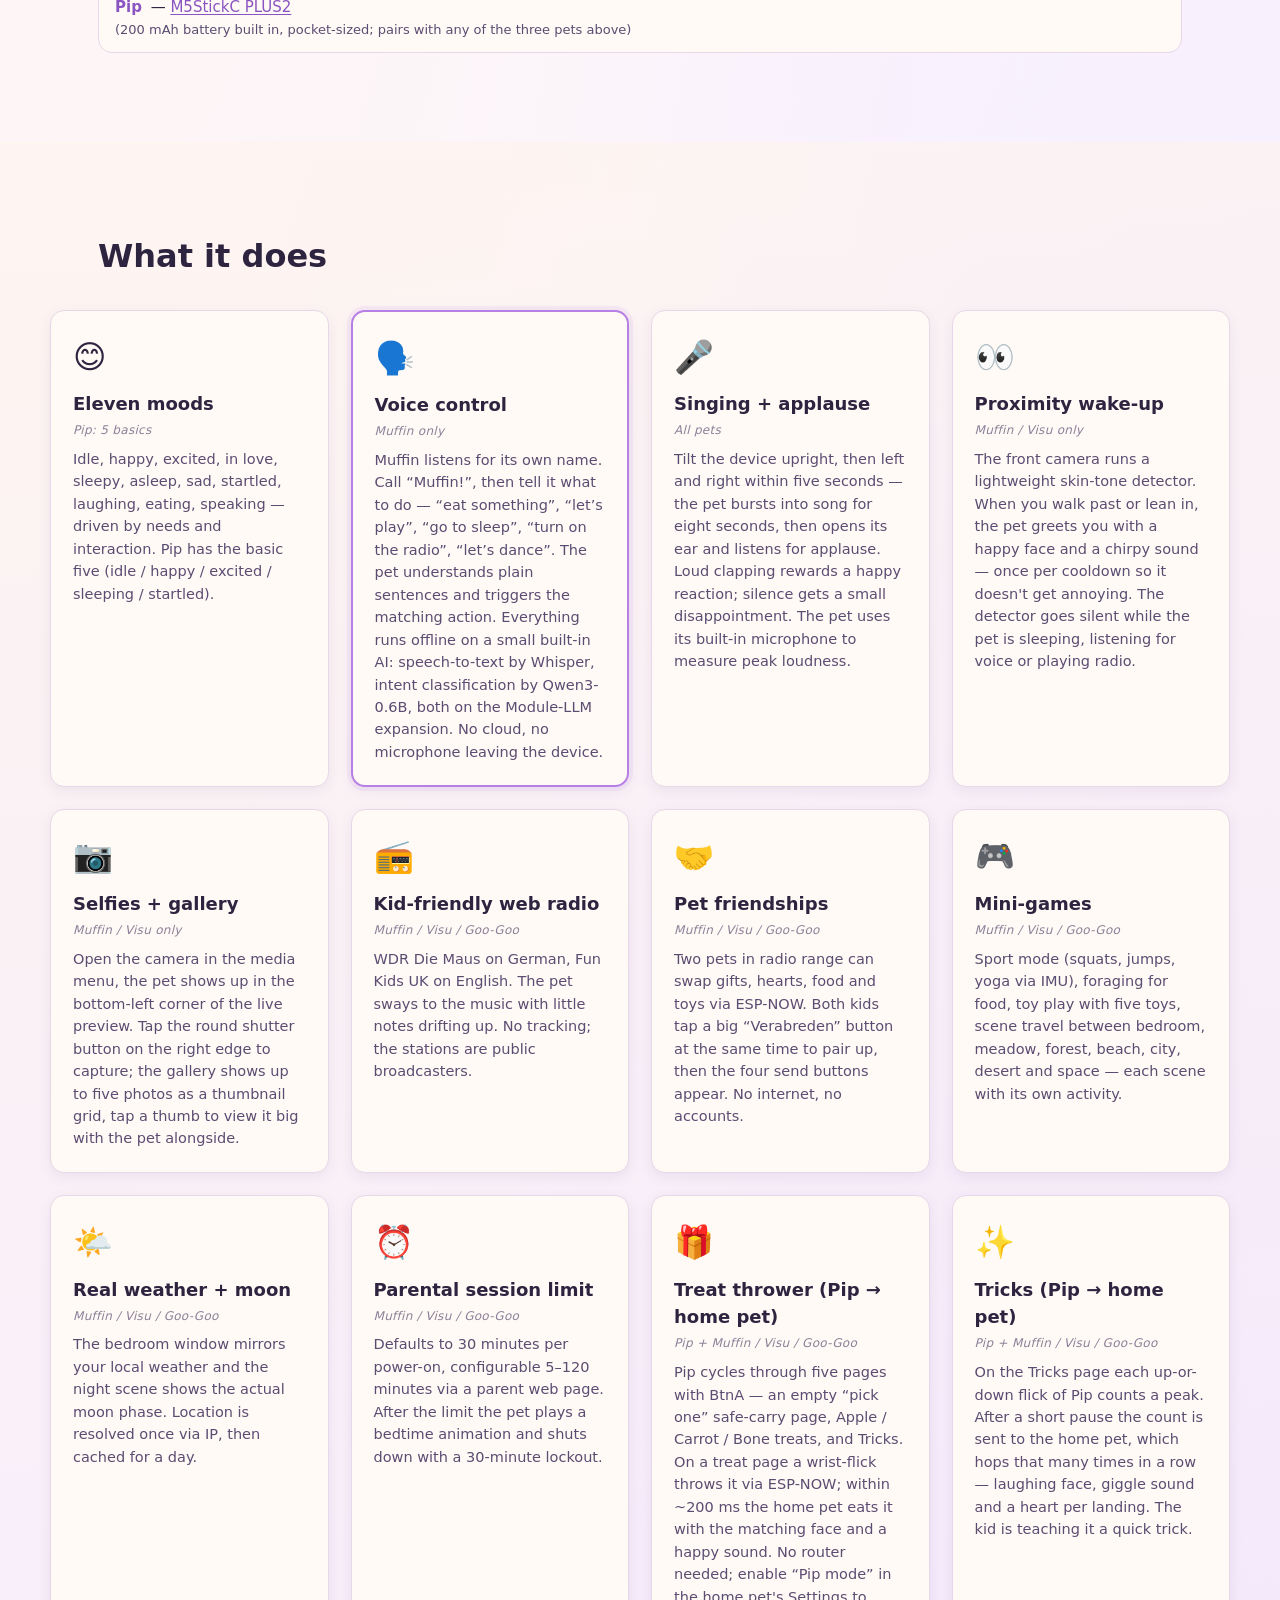
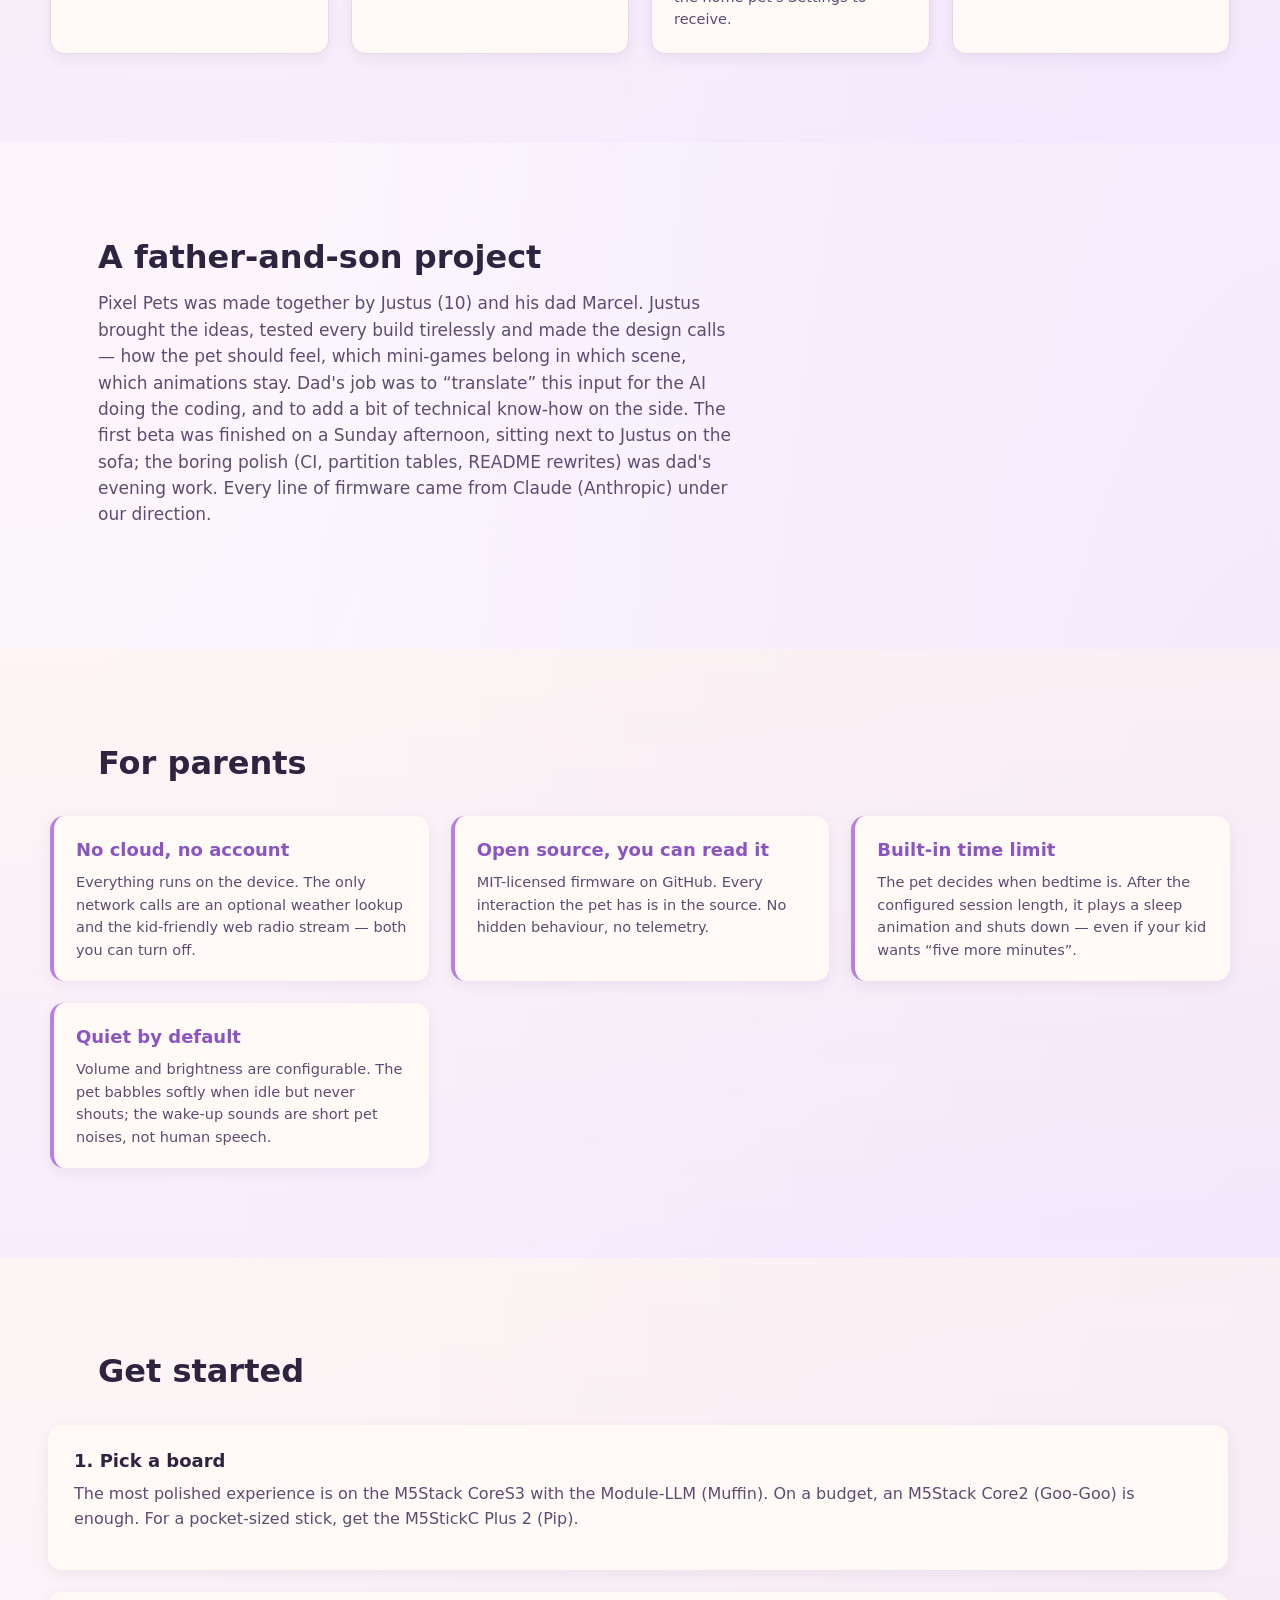
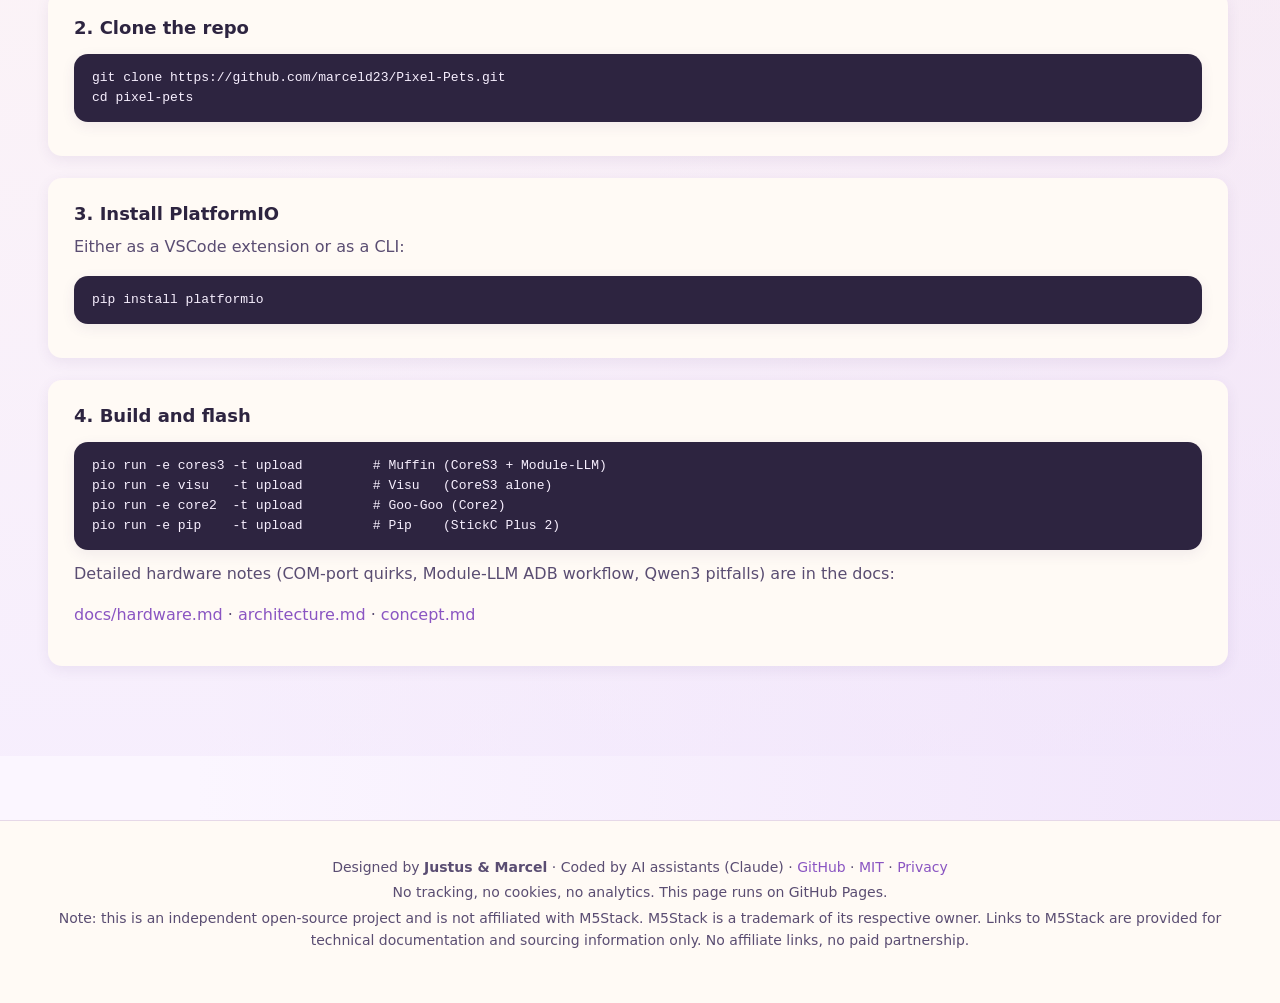
==== commit f967e292: "Bilingual demo video: EN/DE pair with i18n-driven swap A second 10s demo arrived in German ("Virtuel" ====
--- a/site/index.html
+++ b/site/index.html
@@ -55,14 +55,18 @@
 
   <div class="hero-demo">
     <video class="hero-video"
-           src="video/demo.mp4"
-           poster="video/demo-cover.jpg"
+           src="video/demo-en.mp4"
+           poster="video/demo-en-cover.jpg"
+           data-src-en="video/demo-en.mp4"
+           data-src-de="video/demo-de.mp4"
+           data-poster-en="video/demo-en-cover.jpg"
+           data-poster-de="video/demo-de-cover.jpg"
            muted loop autoplay playsinline controls
            aria-label="10-second demo: a Goo-Goo on the desk"></video>
     <p class="hero-caption"
-       data-en="Real Goo-Goo, real hand. 10 seconds on the desk."
-       data-de="Echter Goo-Goo, echte Hand. 10 Sekunden auf dem Tisch.">
-      Real Goo-Goo, real hand. 10 seconds on the desk.</p>
+       data-en="Real Goo-Goo, real hand. 10 seconds on the desk — click 🔊 for sound."
+       data-de="Echter Goo-Goo, echte Hand. 10 Sekunden auf dem Tisch — Klick auf 🔊 für Ton.">
+      Real Goo-Goo, real hand. 10 seconds on the desk — click 🔊 for sound.</p>
   </div>
 </section>
 
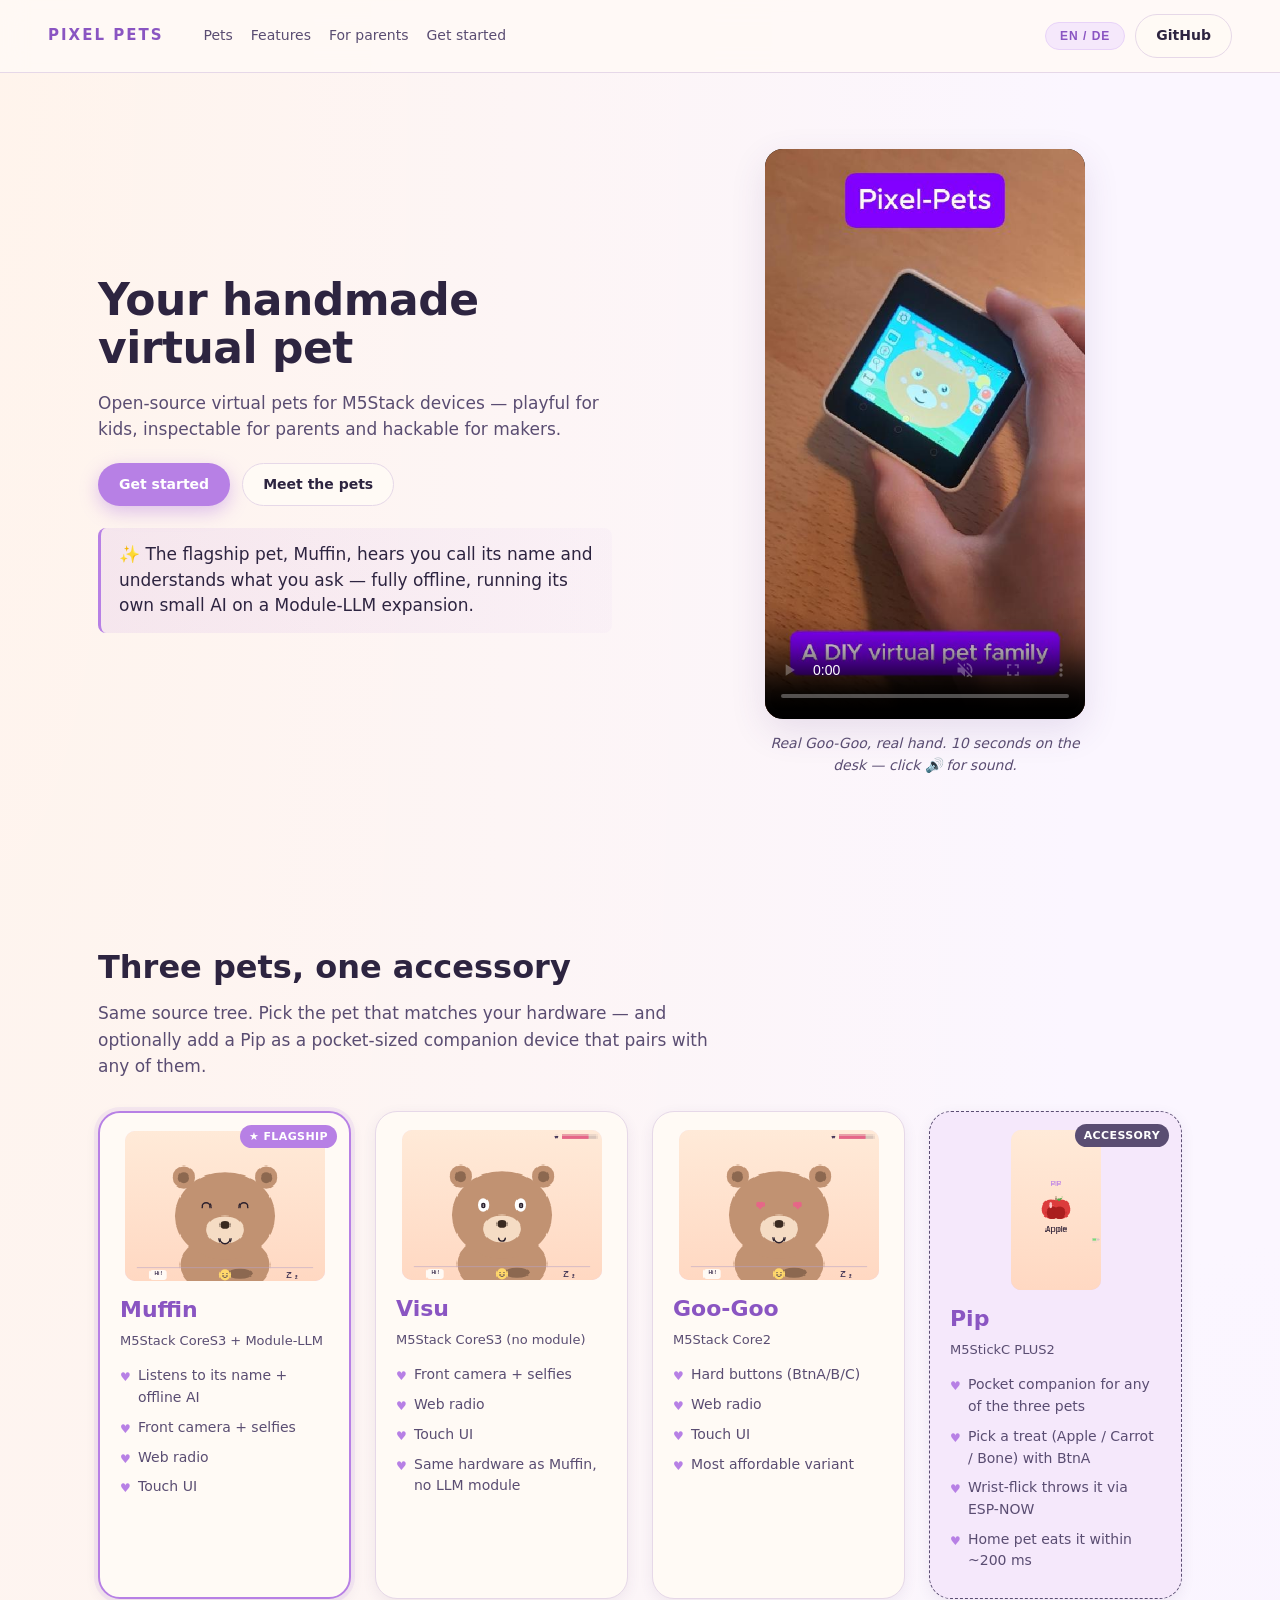
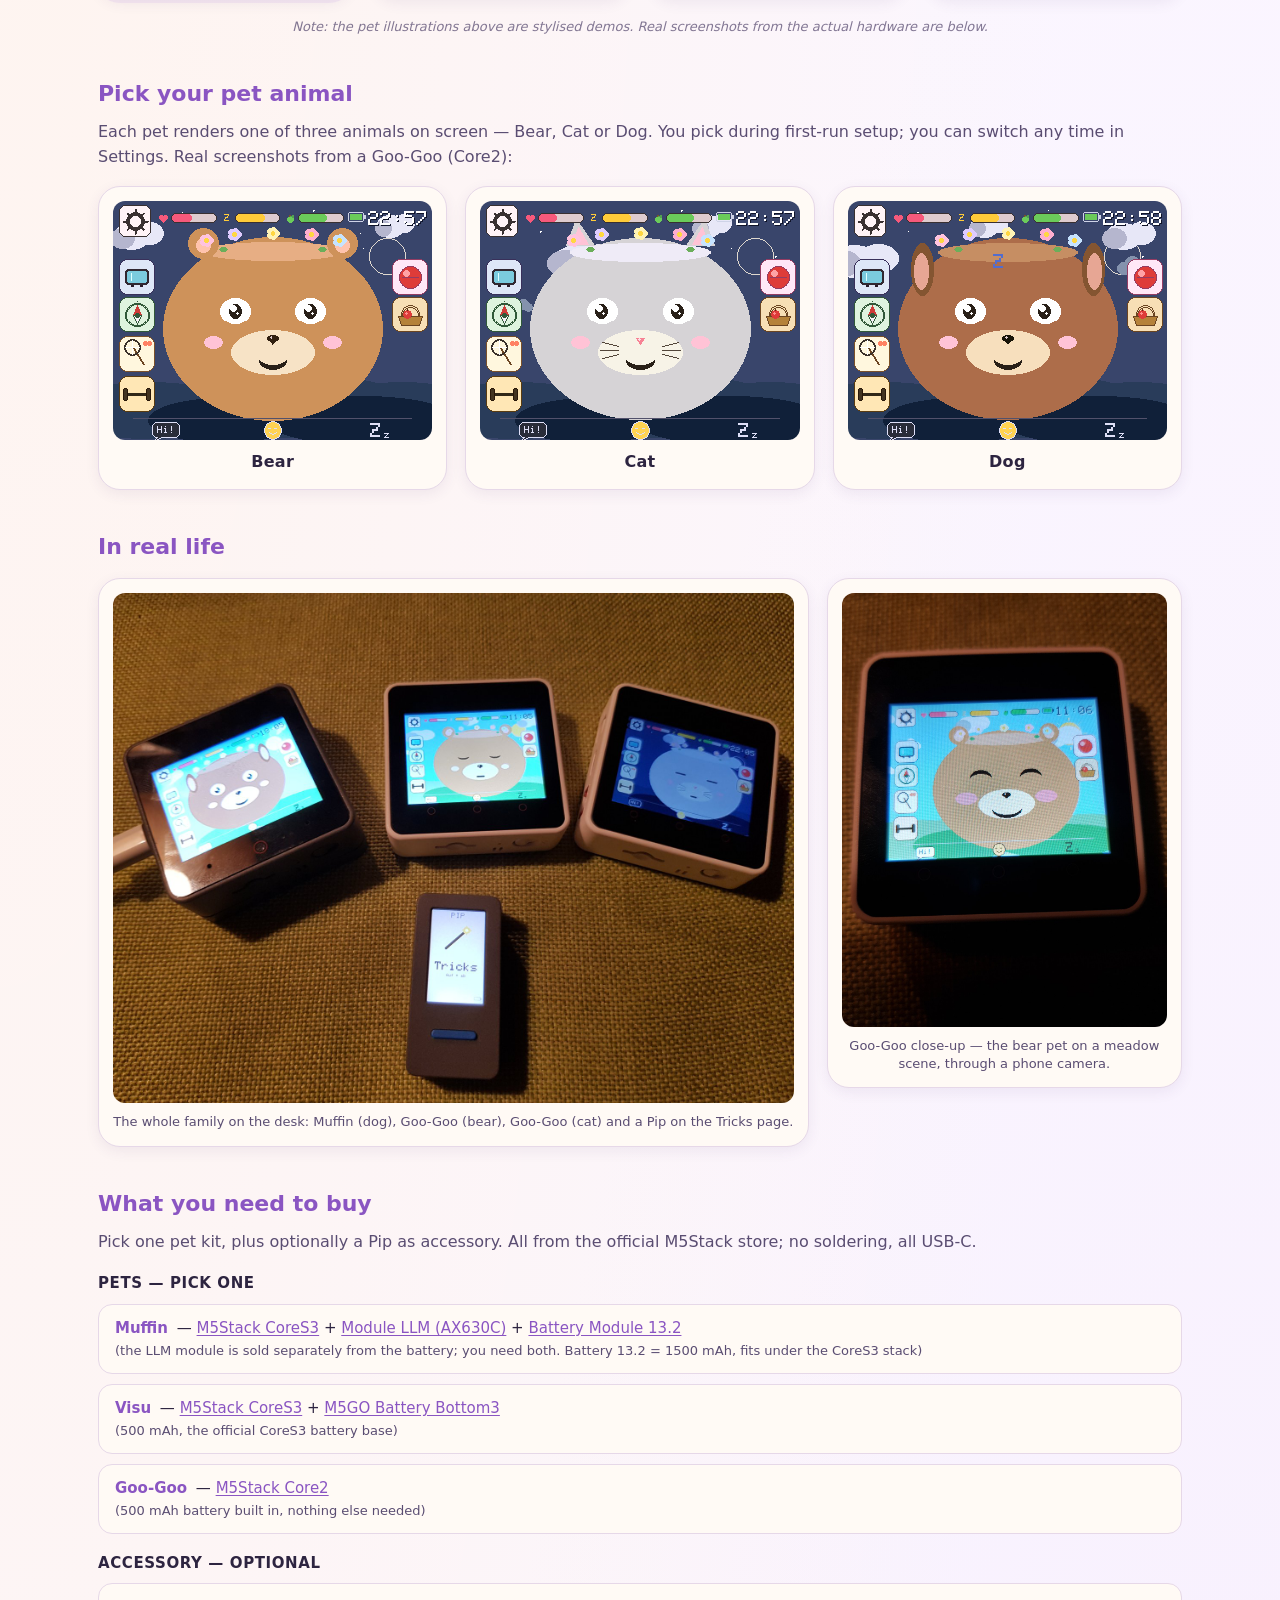
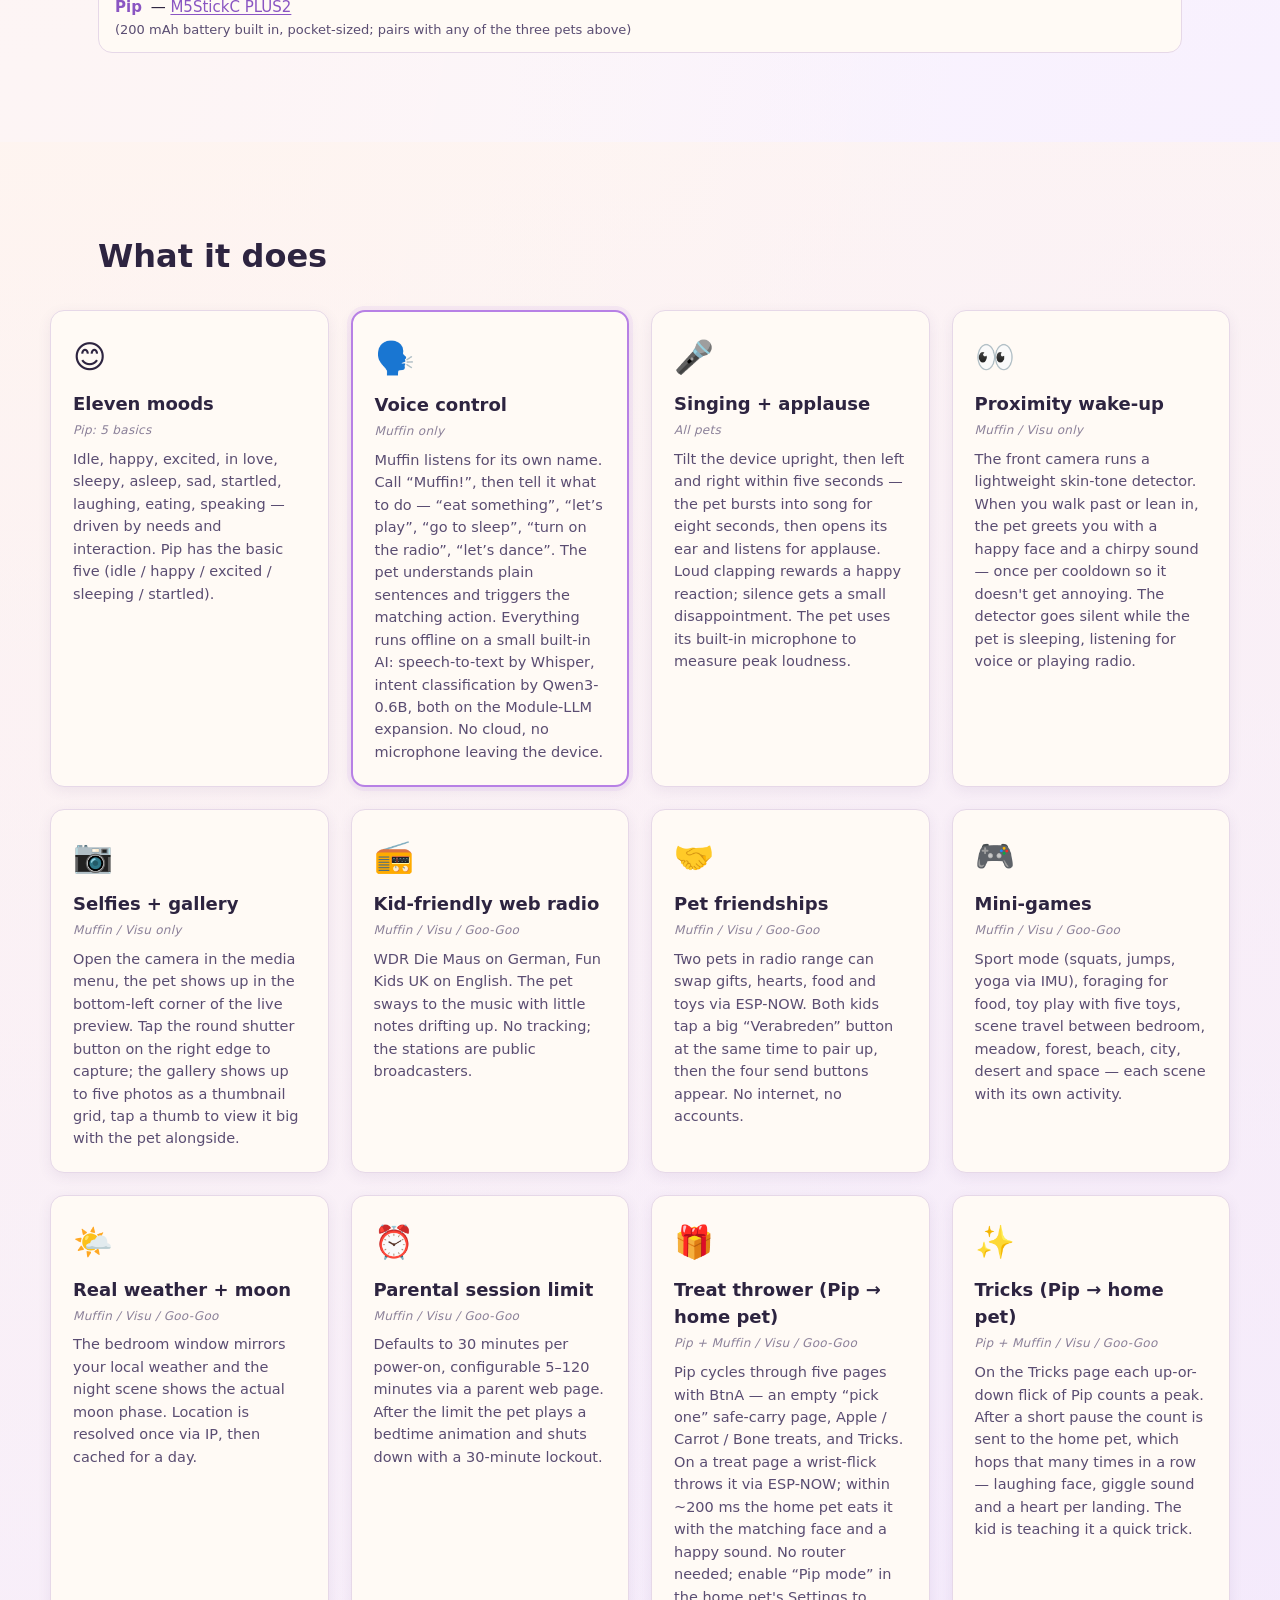
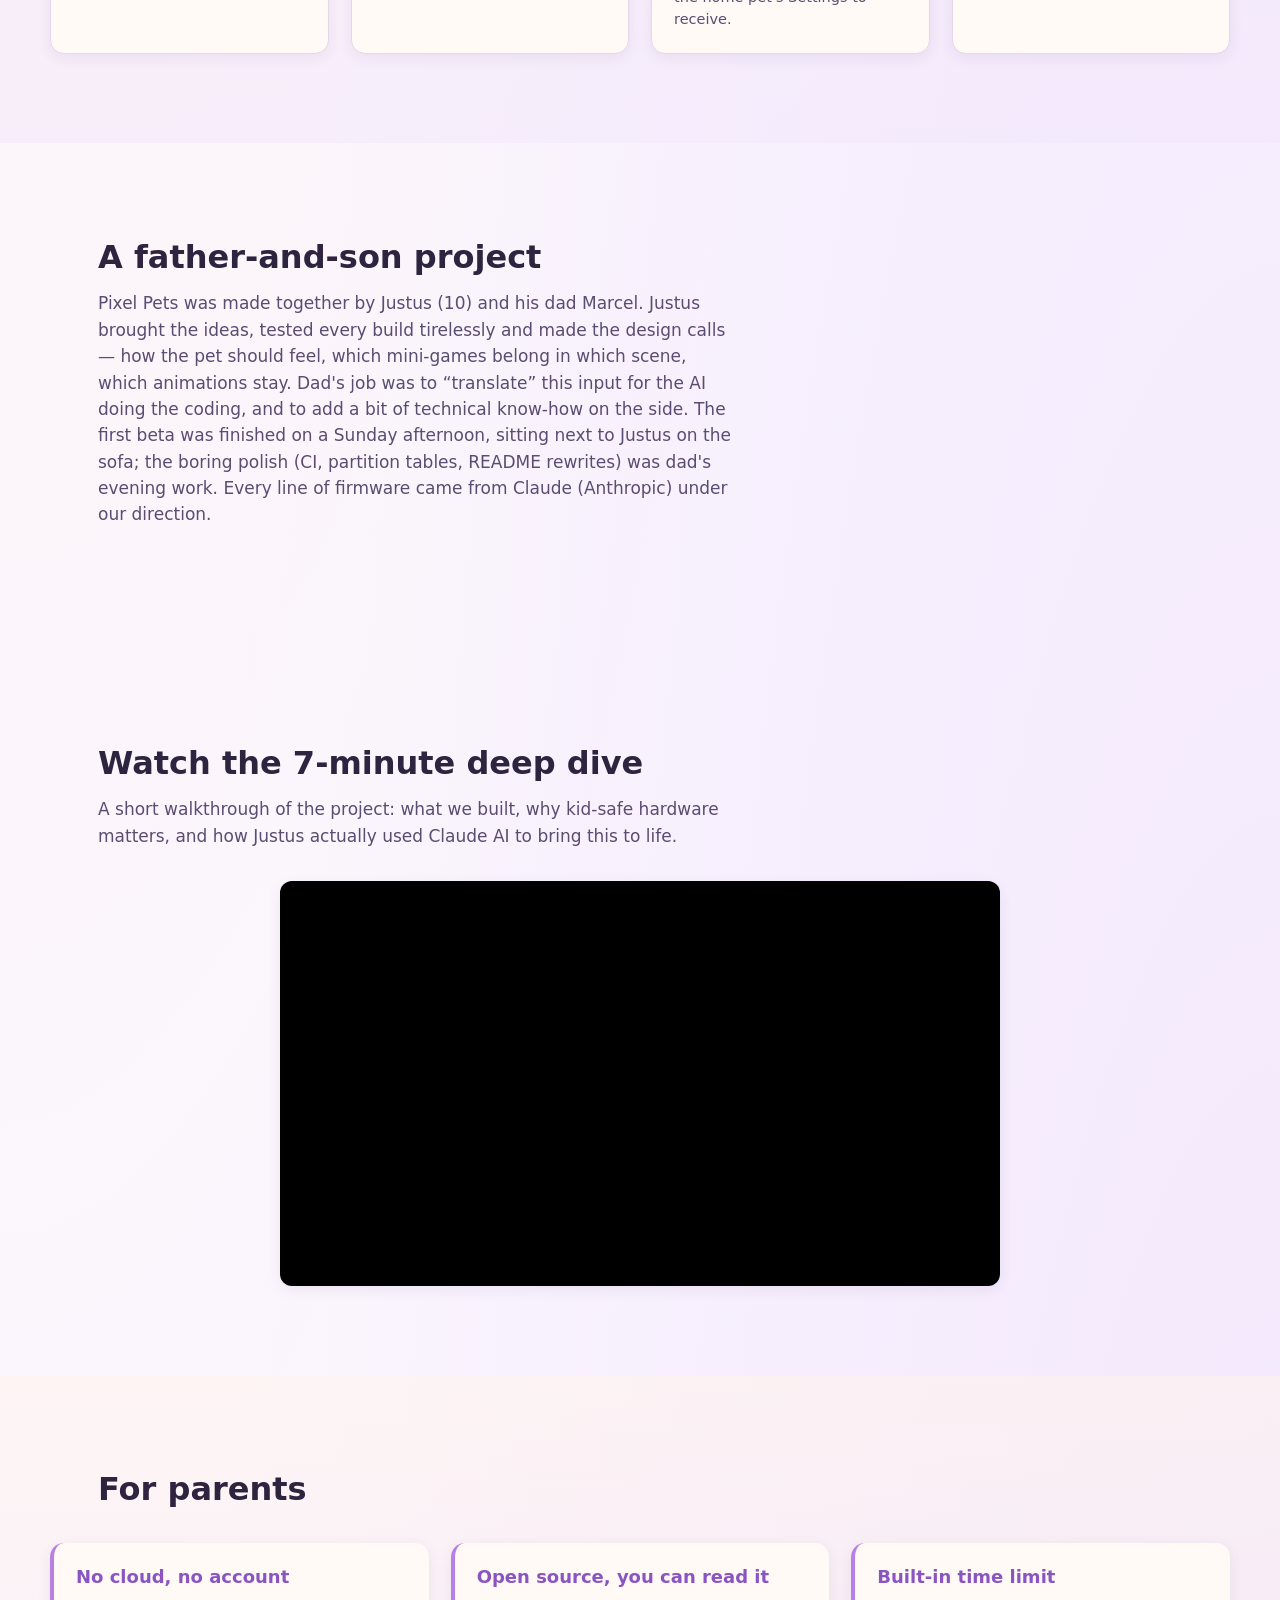
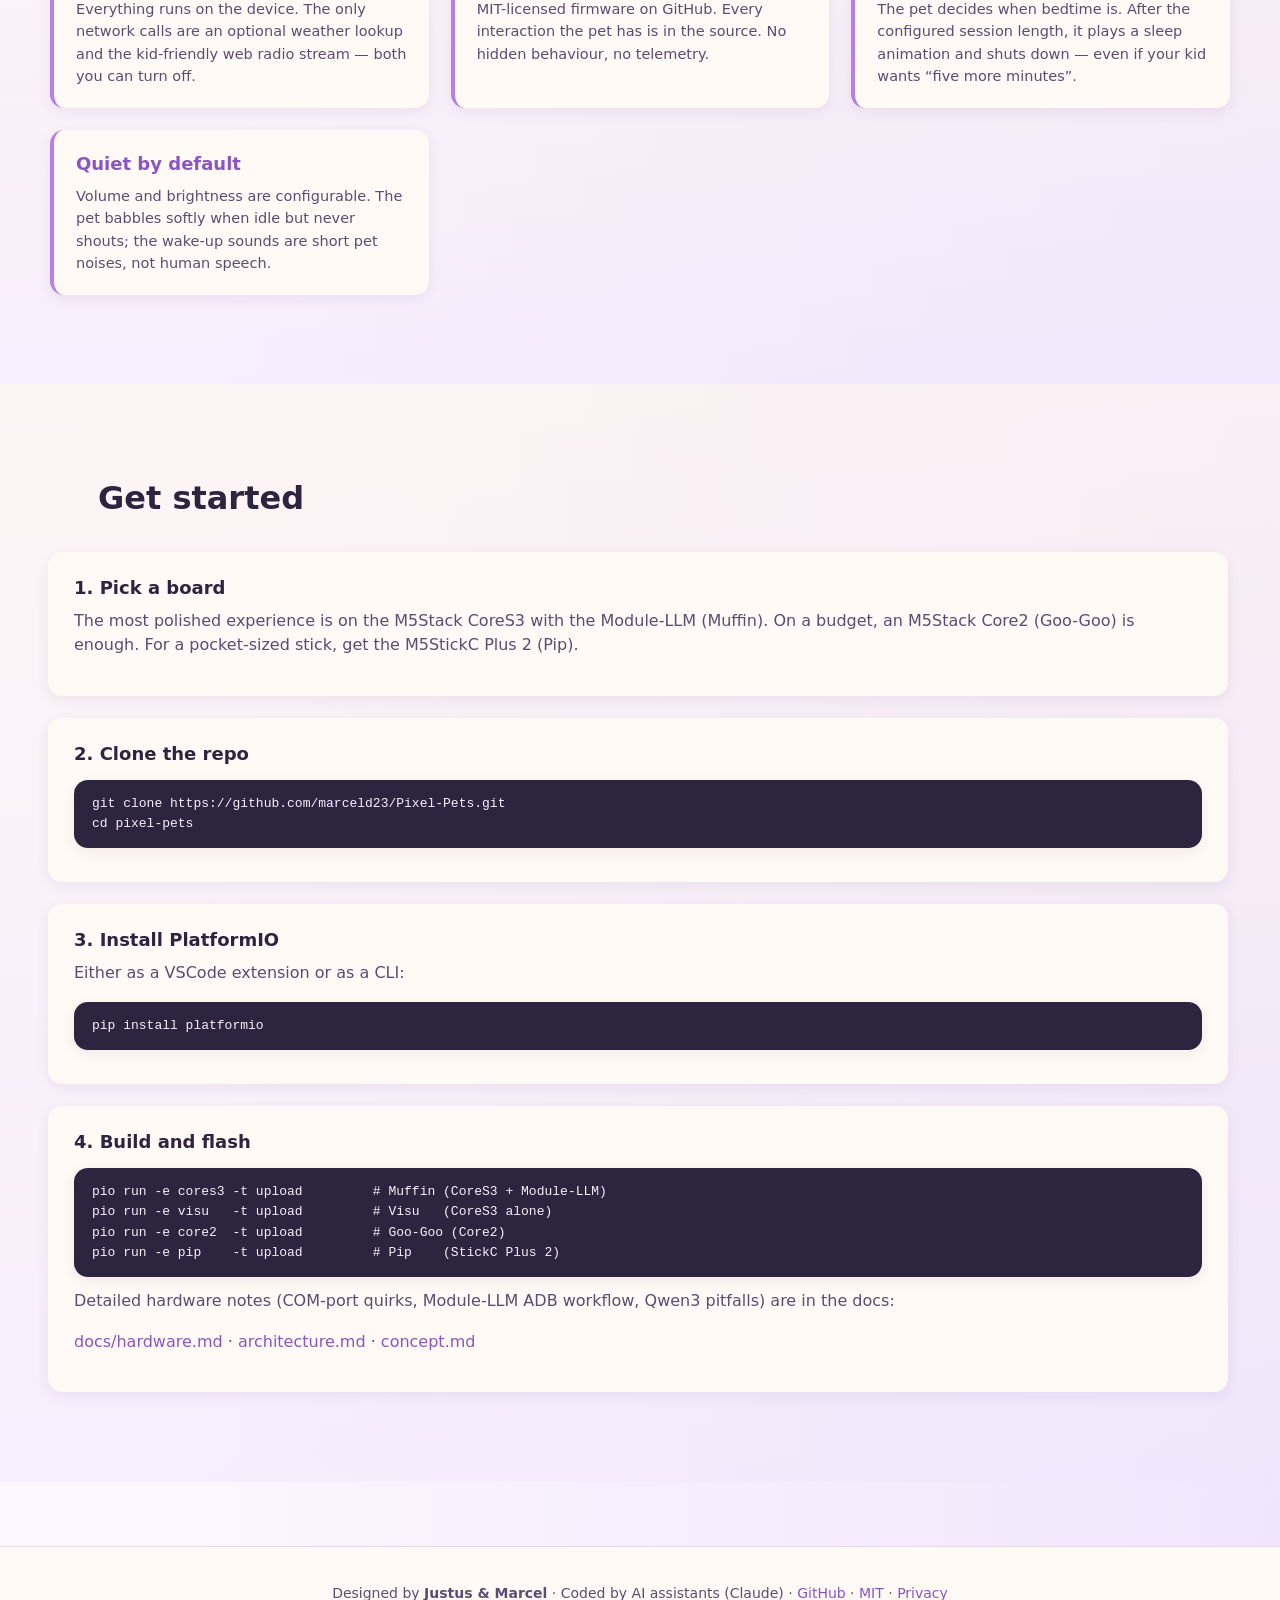
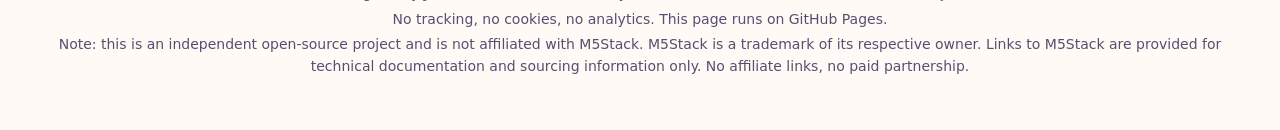
==== commit e30f3ff7: "Add 7-minute YouTube deep-dive to README + Pages site YouTube has the long-form explainer; the READM" ====
--- a/site/index.html
+++ b/site/index.html
@@ -374,6 +374,26 @@
      data-en="Pixel Pets was made together by Justus (10) and his dad Marcel. Justus brought the ideas, tested every build tirelessly and made the design calls — how the pet should feel, which mini-games belong in which scene, which animations stay. Dad's job was to “translate” this input for the AI doing the coding, and to add a bit of technical know-how on the side. The first beta was finished on a Sunday afternoon, sitting next to Justus on the sofa; the boring polish (CI, partition tables, README rewrites) was dad's evening work. Every line of firmware came from Claude (Anthropic) under our direction."
      data-de="Pixel Pets ist von Justus (10) und seinem Papa Marcel zusammen entstanden. Justus hat die Ideen geliefert, unermüdlich getestet und die Design-Entscheidungen getroffen — wie sich das Pet anfühlen soll, welche Mini-Spiele in welche Szene gehören, welche Animationen bleiben. Papas Aufgabe war es, diesen Input an die programmierende KI zu „übersetzen“ und etwas technisches Wissen beizusteuern. Die erste Beta wurde an einem Sonntag Nachmittag fertig, neben Justus auf dem Sofa; den langweiligen Feinschliff (CI, Partitionstabellen, README-Umbauten) machte Papa abends. Jede Zeile Firmware kam von Claude (Anthropic) unter unserer Anleitung.">
     Pixel Pets was made together by Justus (10) and his dad Marcel. Justus brought the ideas, tested every build tirelessly and made the design calls — how the pet should feel, which mini-games belong in which scene, which animations stay. Dad's job was to “translate” this input for the AI doing the coding, and to add a bit of technical know-how on the side. The first beta was finished on a Sunday afternoon, sitting next to Justus on the sofa; the boring polish (CI, partition tables, README rewrites) was dad's evening work. Every line of firmware came from Claude (Anthropic) under our direction.</p>
+</section>
+
+<section id="deep-dive" class="section">
+  <h2 data-en="Watch the 7-minute deep dive"
+      data-de="Sieh dir den 7-Minuten-Deep-Dive an">Watch the 7-minute deep dive</h2>
+  <p class="section-lead"
+     data-en="A short walkthrough of the project: what we built, why kid-safe hardware matters, and how Justus actually used Claude AI to bring this to life."
+     data-de="Ein kurzer Streifzug durchs Projekt: was wir gebaut haben, warum kinderfreundliche Hardware uns wichtig war und wie Justus tatsächlich mit Claude KI gearbeitet hat.">
+    A short walkthrough of the project: what we built, why kid-safe hardware matters, and how Justus actually used Claude AI to bring this to life.</p>
+  <div class="deep-dive-frame">
+    <iframe
+      src="https://www.youtube.com/embed/2V9dgzdXCR8"
+      data-src-en="https://www.youtube.com/embed/2V9dgzdXCR8"
+      data-src-de="https://www.youtube.com/embed/iCOyaJQFdys"
+      title="Pixel Pets — 7-minute deep dive"
+      allow="accelerometer; autoplay; clipboard-write; encrypted-media; gyroscope; picture-in-picture; web-share"
+      allowfullscreen
+      loading="lazy"
+      referrerpolicy="strict-origin-when-cross-origin"></iframe>
+  </div>
 </section>
 
 <section id="parents" class="section section-alt">
--- a/site/styles.css
+++ b/site/styles.css
@@ -225,6 +225,28 @@
   max-width: 320px;
 }
 
+/* ── Deep-dive YouTube embed ───────────────────────────────────────────── */
+
+.deep-dive-frame {
+  position: relative;
+  width: 100%;
+  max-width: 720px;
+  margin: 24px auto 0;
+  aspect-ratio: 16 / 9;
+  border-radius: 12px;
+  overflow: hidden;
+  box-shadow: var(--shadow-sm);
+  background: #000;
+}
+
+.deep-dive-frame iframe {
+  position: absolute;
+  inset: 0;
+  width: 100%;
+  height: 100%;
+  border: 0;
+}
+
 /* ── Section scaffolding ────────────────────────────────────────────────── */
 
 .section {
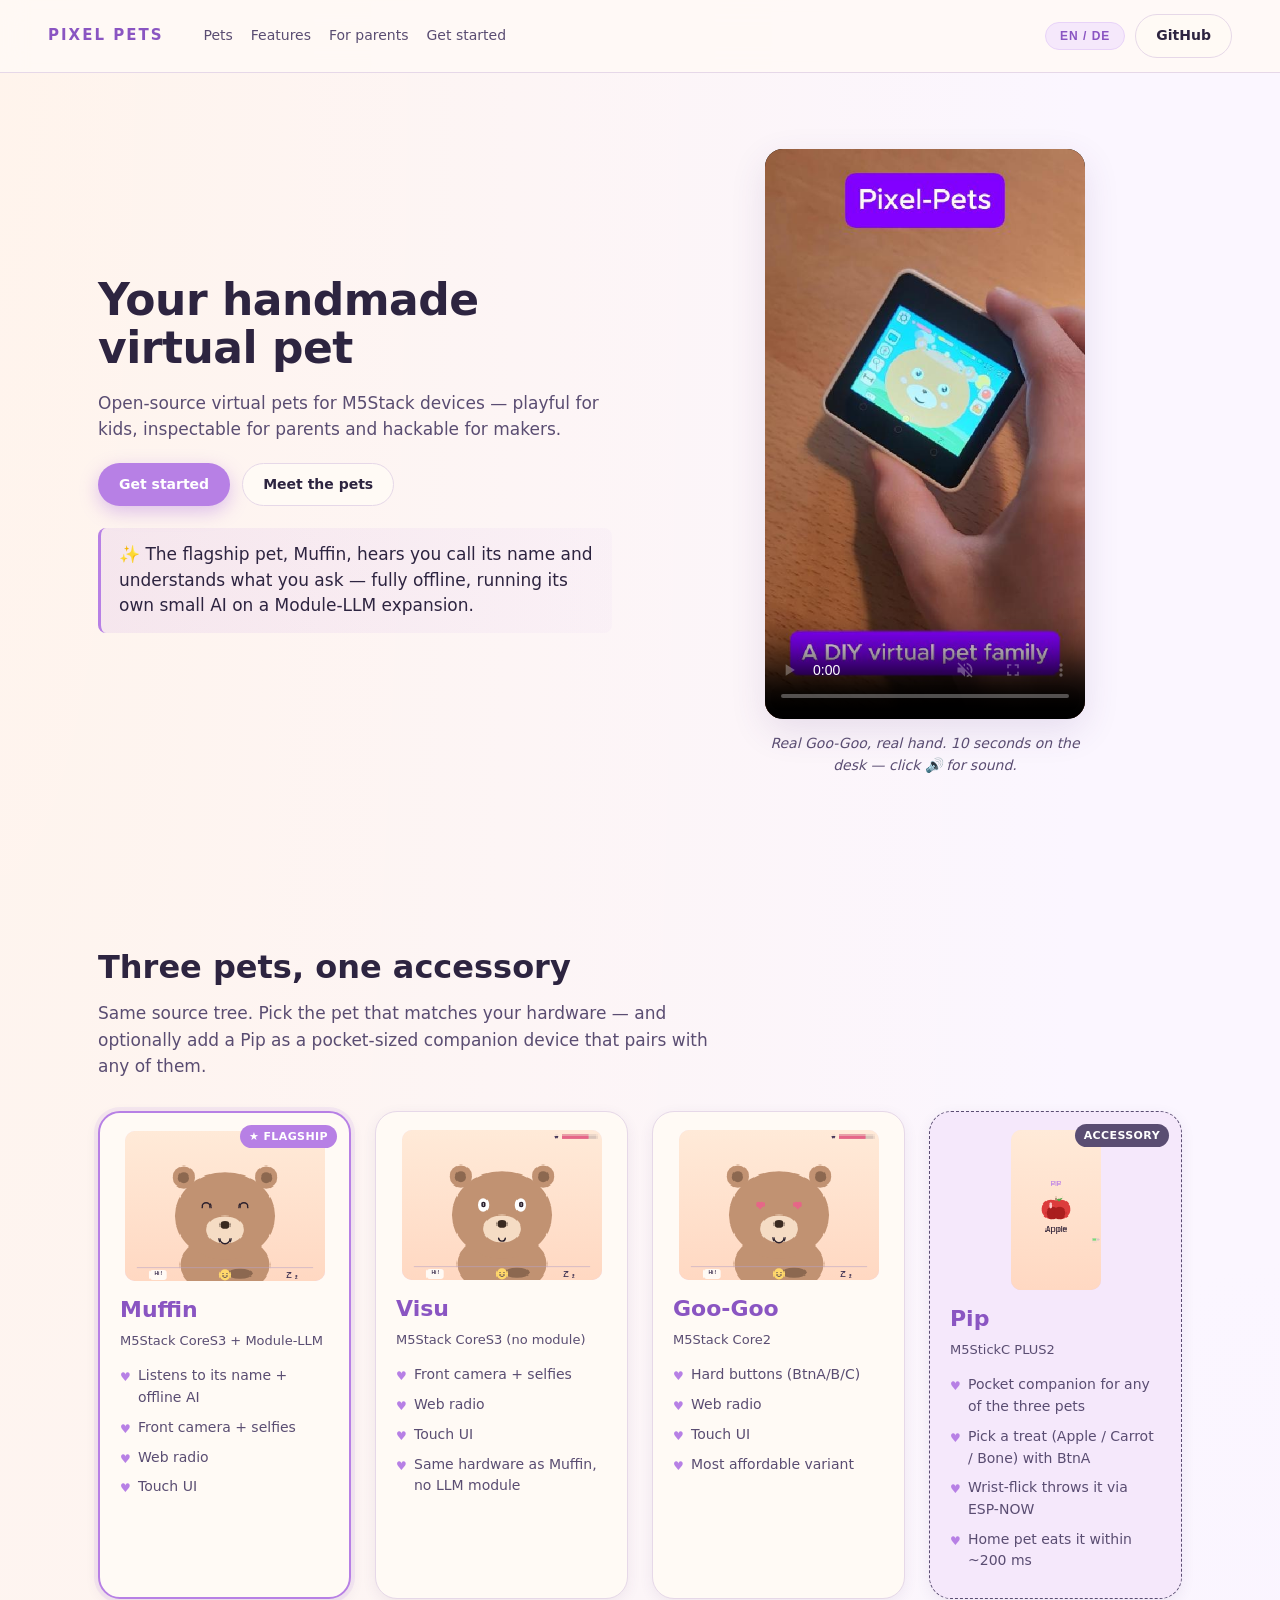
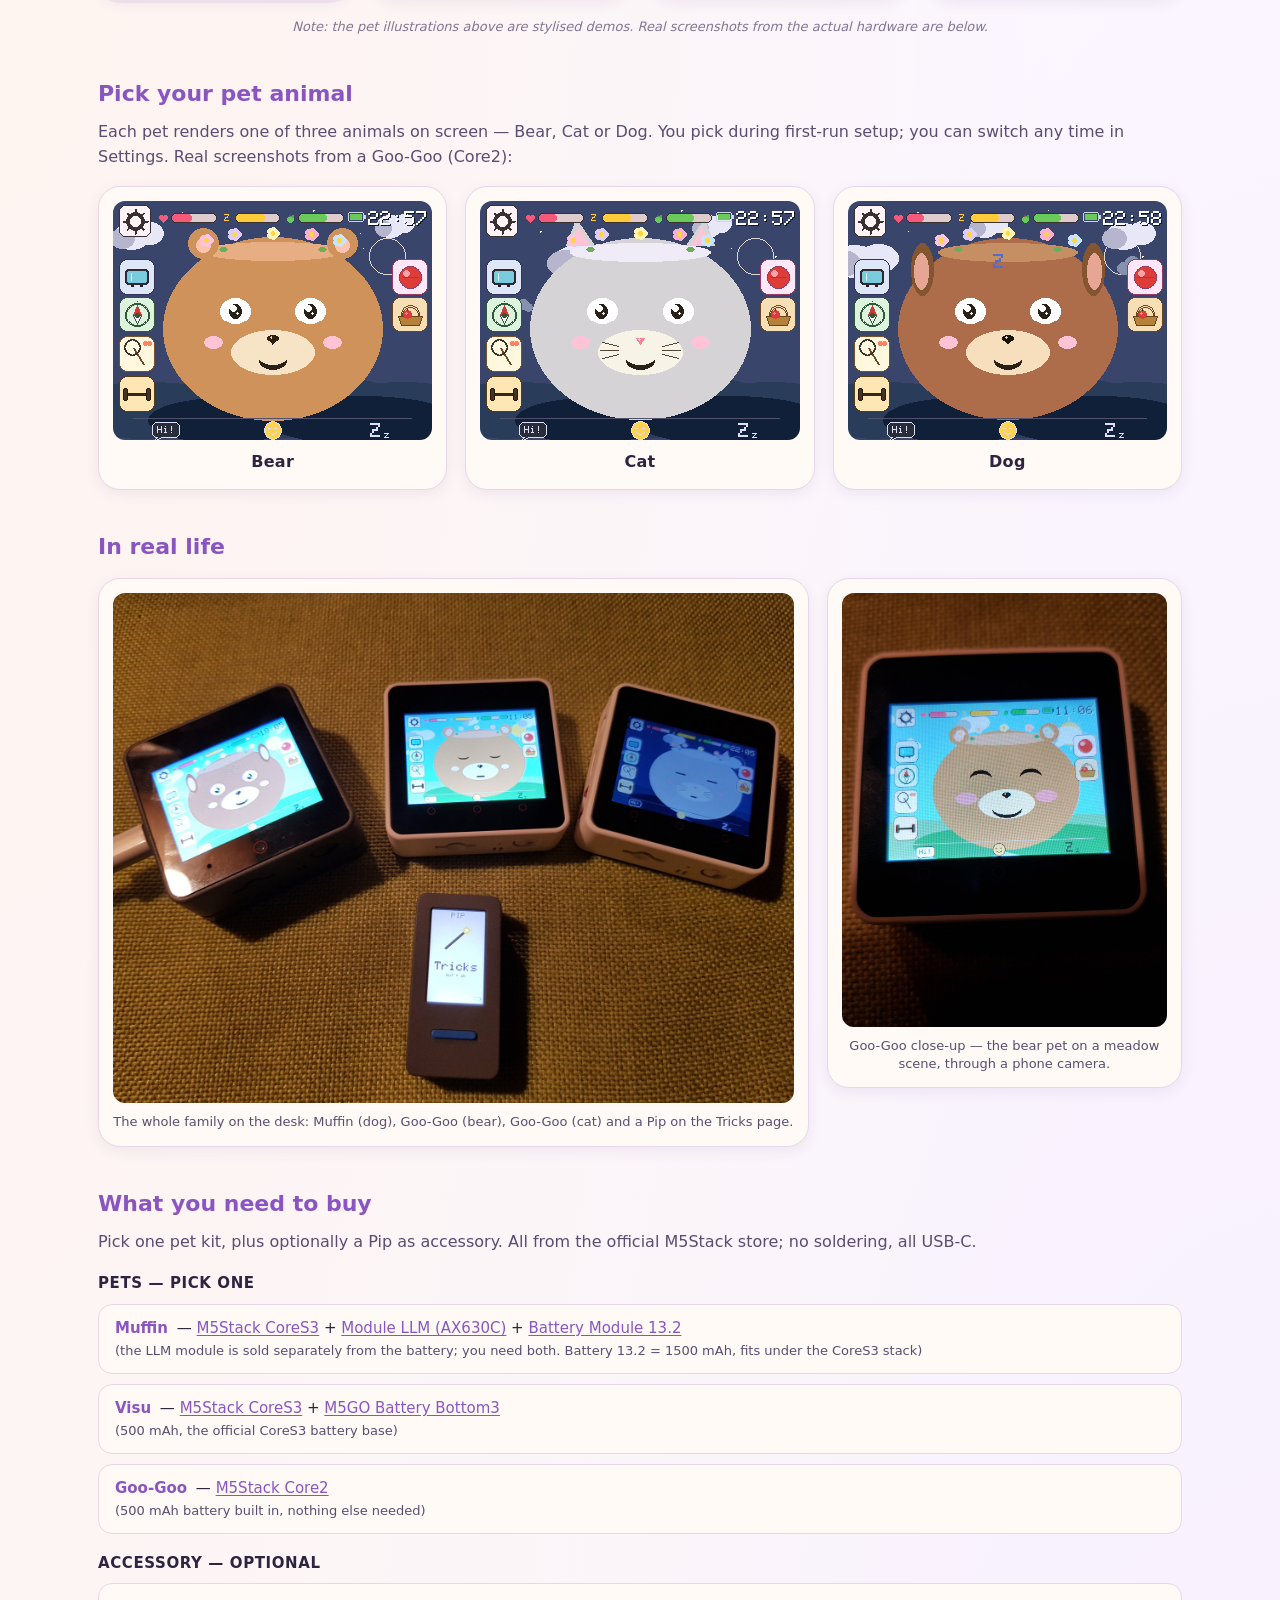
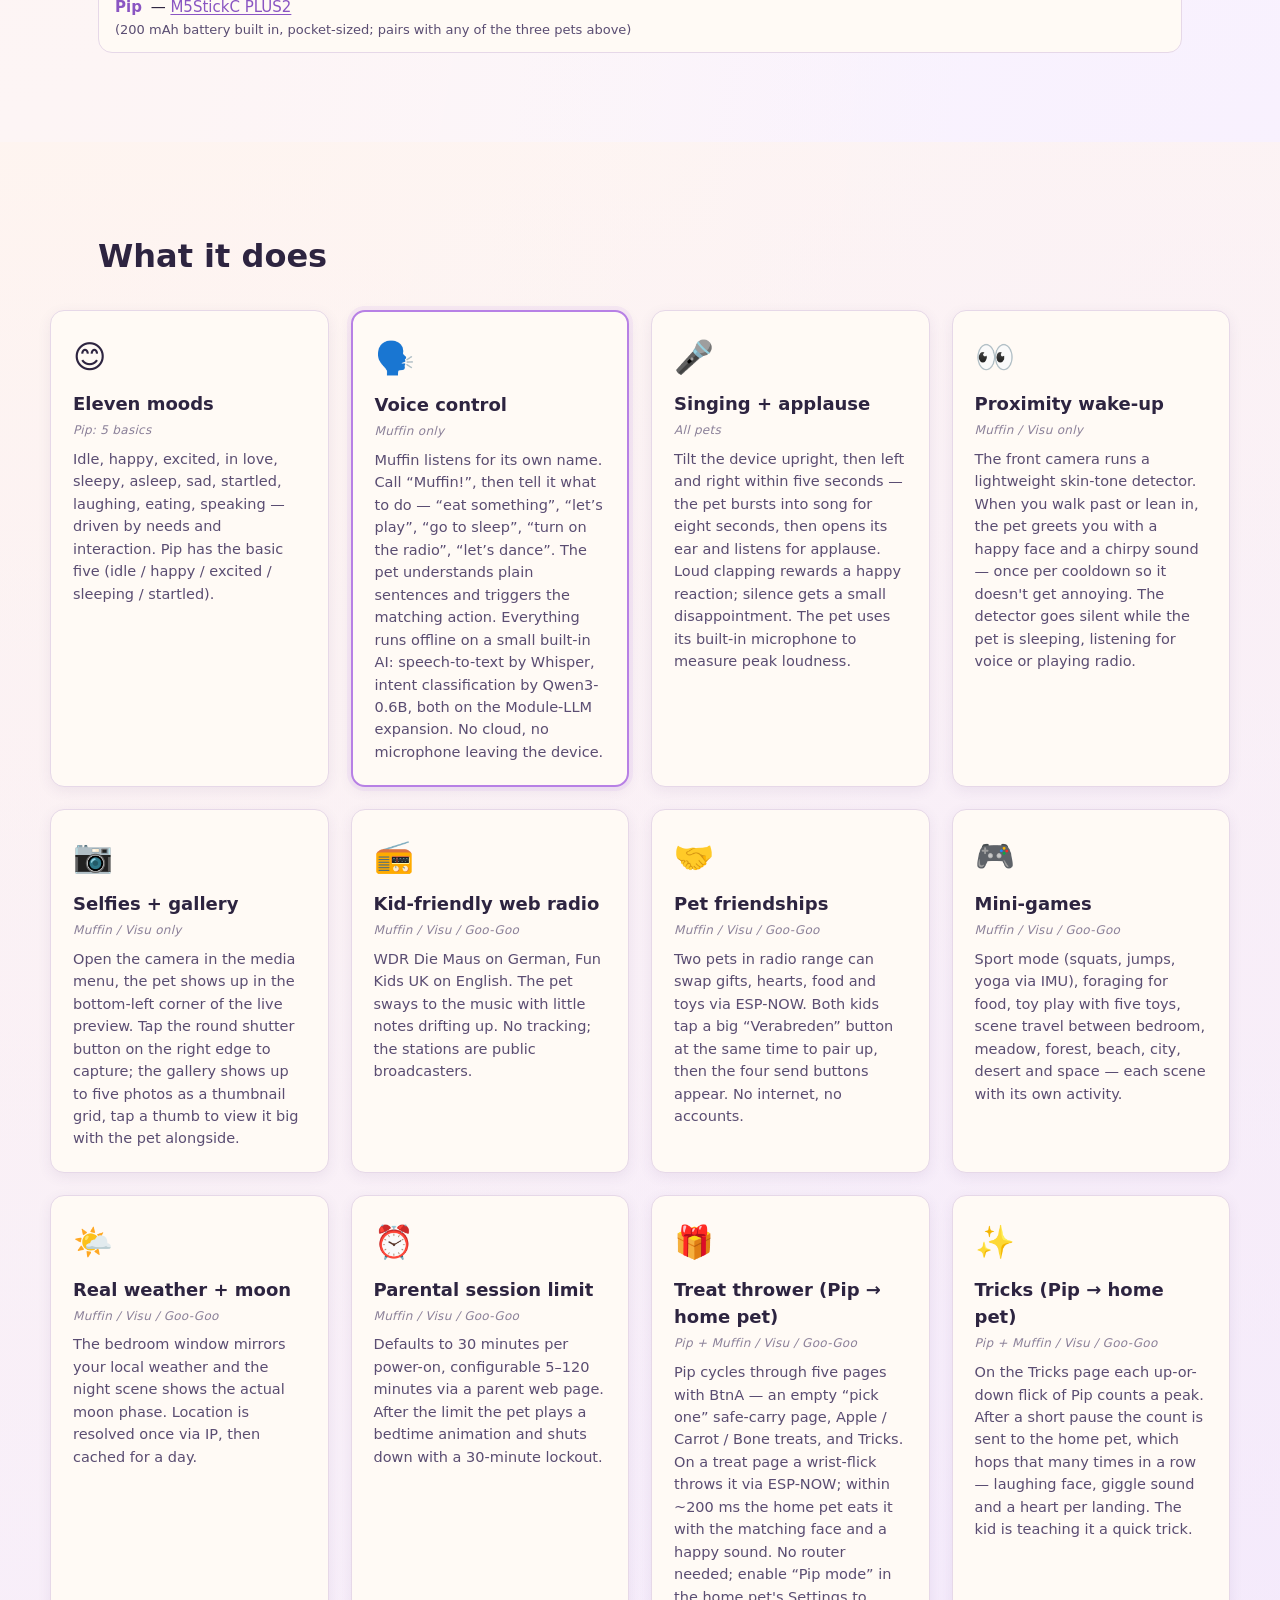
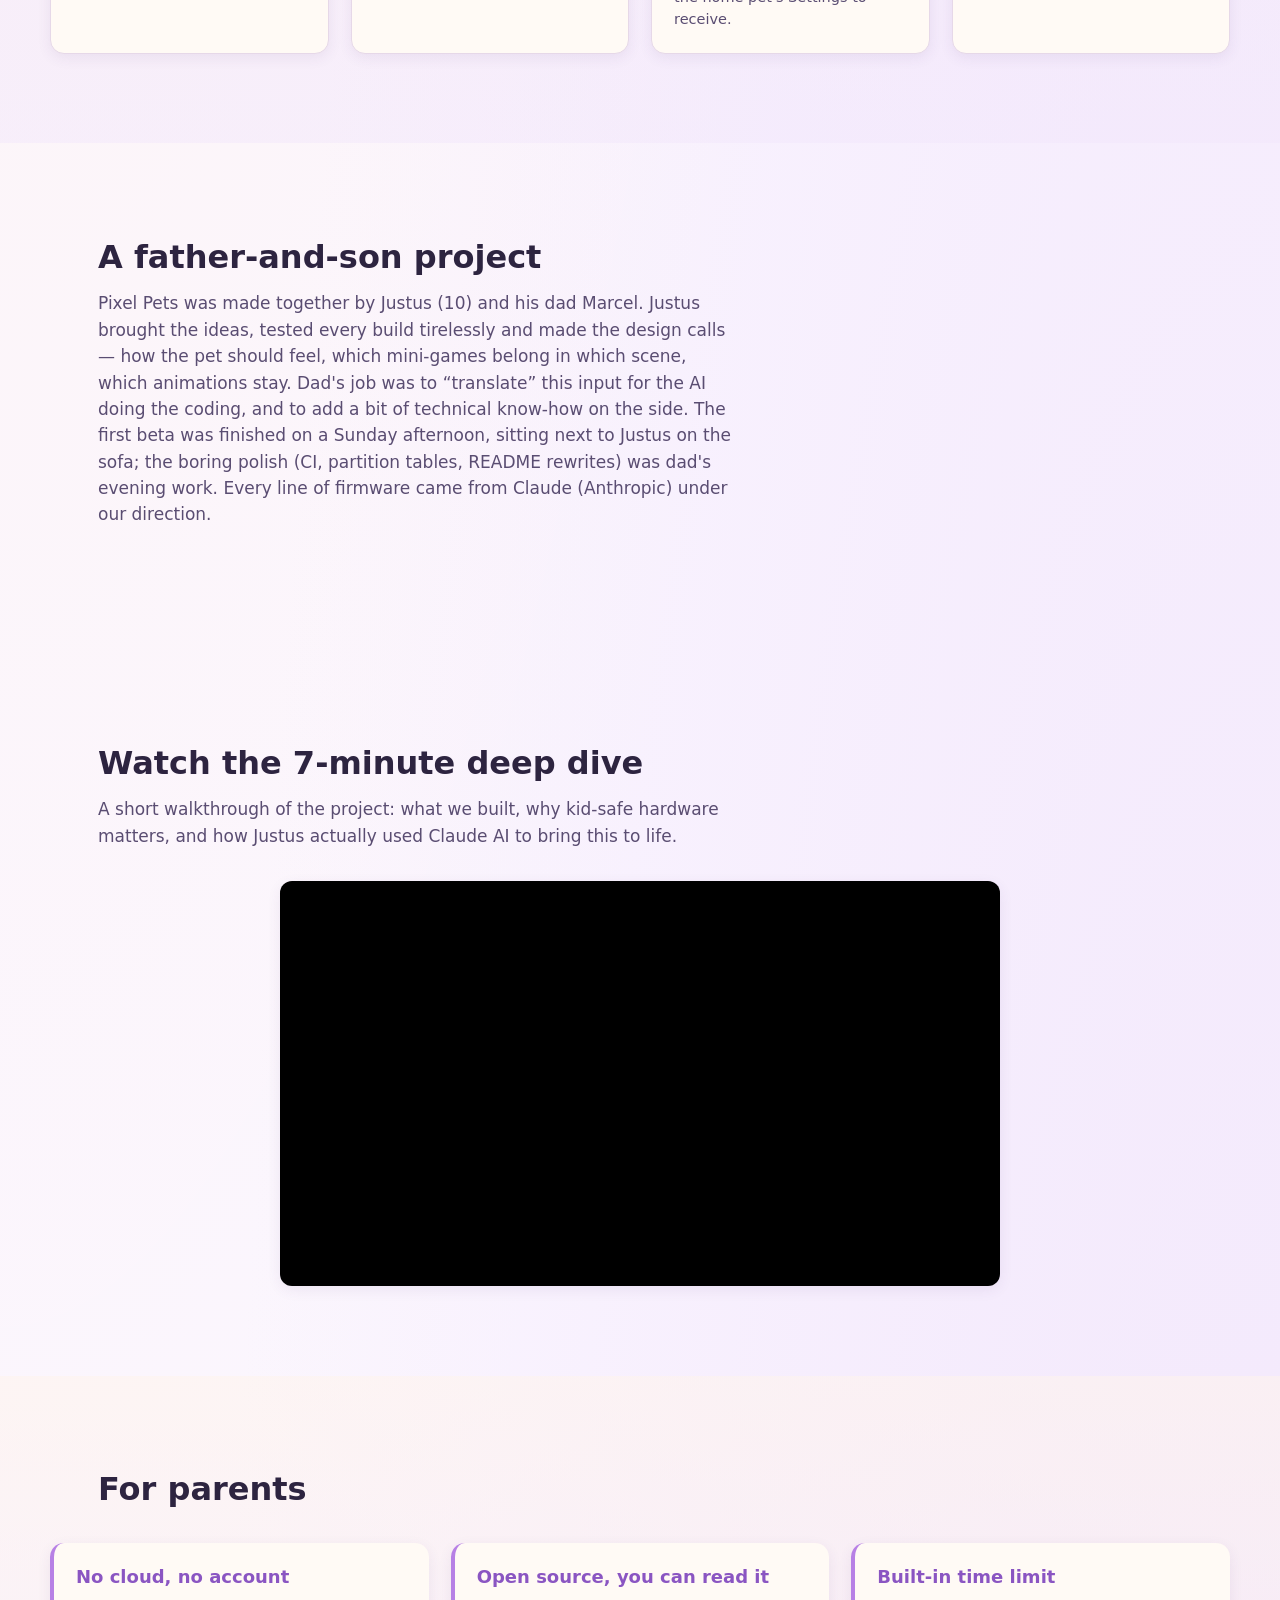
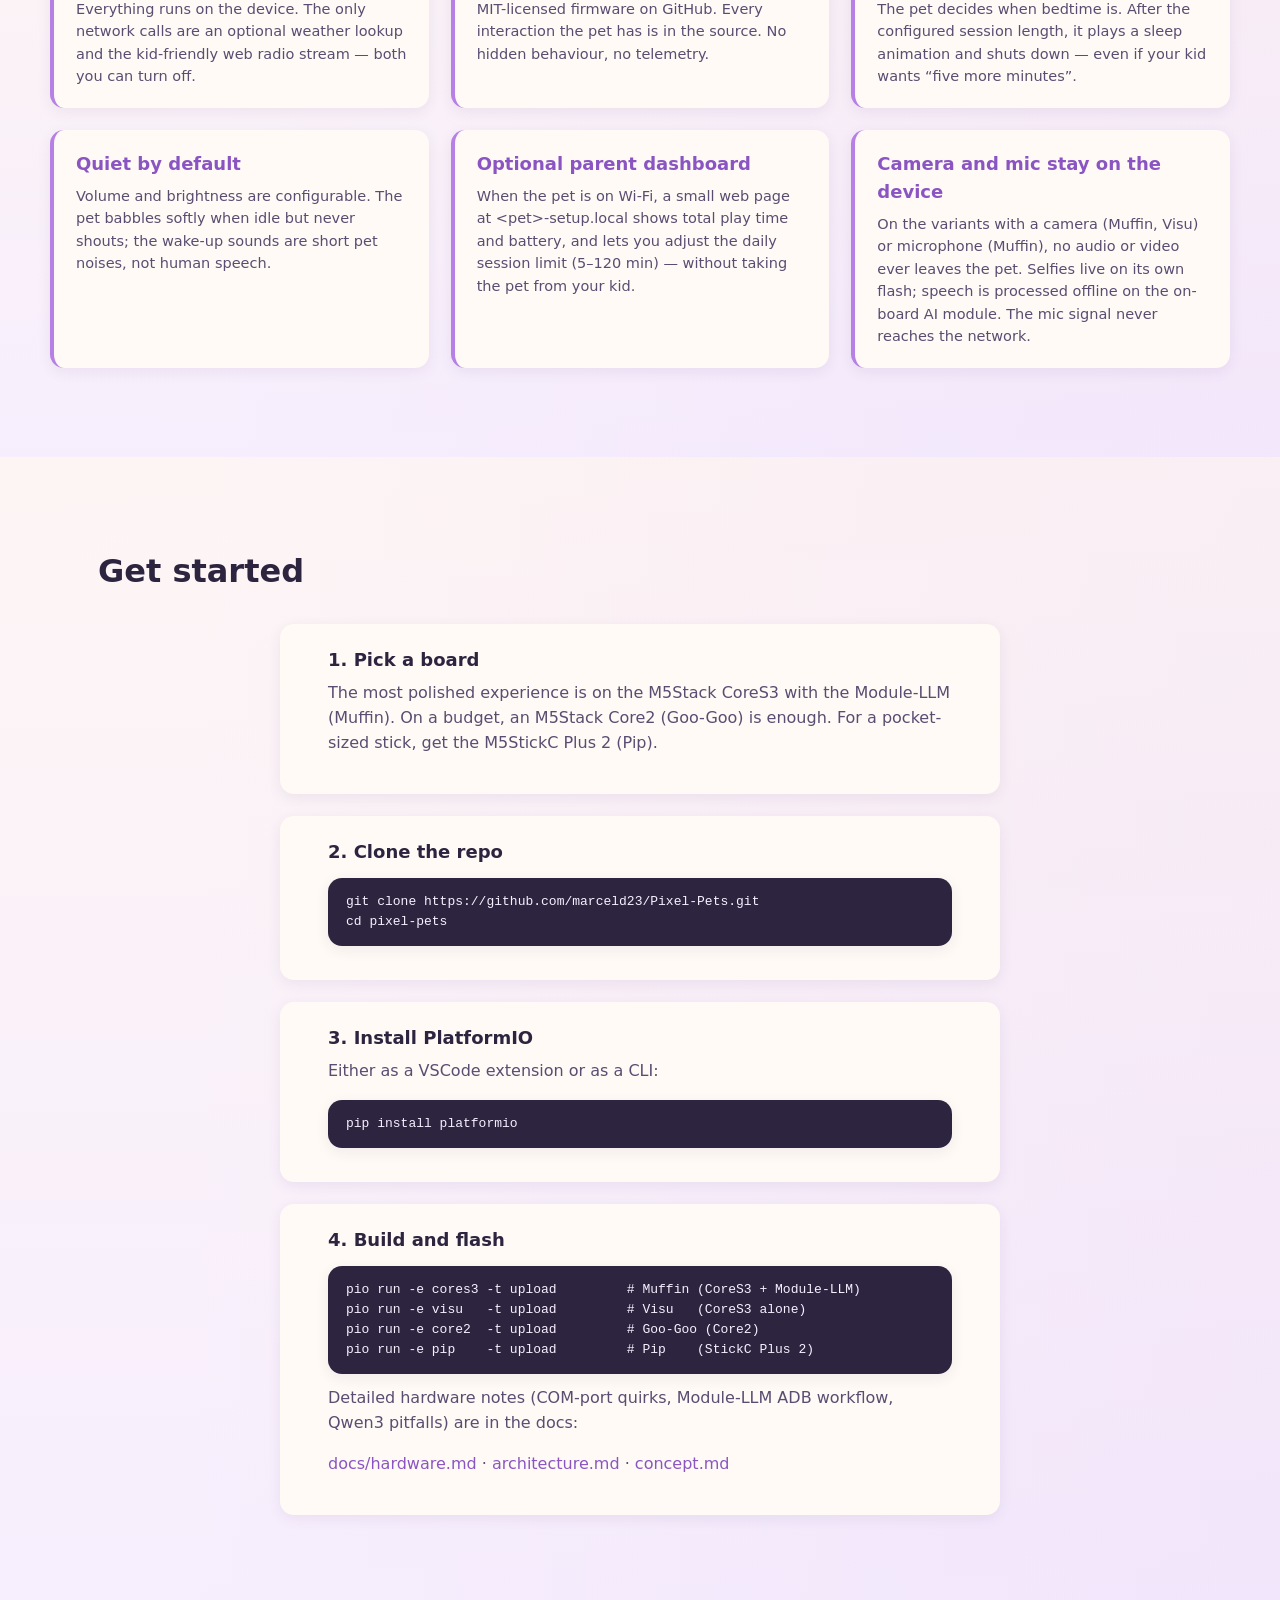
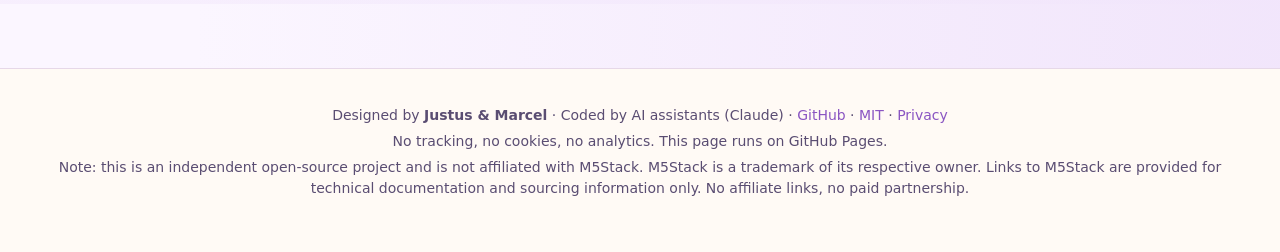
==== commit d07227a2: "Site For-Parents: add parent dashboard + privacy cards The For-parents grid had four cards: cloud-fr" ====
--- a/site/index.html
+++ b/site/index.html
@@ -426,6 +426,20 @@
       <p data-en="Volume and brightness are configurable. The pet babbles softly when idle but never shouts; the wake-up sounds are short pet noises, not human speech."
          data-de="Lautstärke und Helligkeit sind einstellbar. Das Pet brabbelt leise im Idle, schreit aber nie; die Aufwach-Sounds sind kurze Tier-Laute, kein gesprochenes Wort.">
         Volume and brightness are configurable. The pet babbles softly when idle but never shouts; the wake-up sounds are short pet noises, not human speech.</p>
+    </div>
+
+    <div class="parent-point">
+      <h3 data-en="Optional parent dashboard" data-de="Optionale Eltern-Übersicht">Optional parent dashboard</h3>
+      <p data-en="When the pet is on Wi-Fi, a small web page at &lt;pet&gt;-setup.local shows total play time and battery, and lets you adjust the daily session limit (5–120 min) — without taking the pet from your kid."
+         data-de="Wenn das Pet im WLAN ist, zeigt eine kleine Webseite unter &lt;pet&gt;-setup.local die Gesamtspielzeit und den Akkustand und lässt das Tageslimit (5–120 min) anpassen — ohne dem Kind das Pet aus der Hand zu nehmen.">
+        When the pet is on Wi-Fi, a small web page at &lt;pet&gt;-setup.local shows total play time and battery, and lets you adjust the daily session limit (5–120 min) — without taking the pet from your kid.</p>
+    </div>
+
+    <div class="parent-point">
+      <h3 data-en="Camera and mic stay on the device" data-de="Kamera und Mikrofon bleiben am Gerät">Camera and mic stay on the device</h3>
+      <p data-en="On the variants with a camera (Muffin, Visu) or microphone (Muffin), no audio or video ever leaves the pet. Selfies live on its own flash; speech is processed offline on the on-board AI module. The mic signal never reaches the network."
+         data-de="Bei Varianten mit Kamera (Muffin, Visu) oder Mikrofon (Muffin) verlässt weder Bild noch Ton das Pet. Selfies bleiben auf dem internen Flash; Sprache läuft offline auf dem AI-Aufsatz. Das Mikrofon-Signal kommt nie ans Netzwerk.">
+        On the variants with a camera (Muffin, Visu) or microphone (Muffin), no audio or video ever leaves the pet. Selfies live on its own flash; speech is processed offline on the on-board AI module. The mic signal never reaches the network.</p>
     </div>
   </div>
 </section>
--- a/site/styles.css
+++ b/site/styles.css
@@ -590,15 +590,31 @@
 .steps {
   list-style: none;
   padding: 0;
-  margin: 28px 0 0;
+  margin: 28px auto 0;
   counter-reset: step;
   display: grid;
+  /* Pin the column to the available width so wide <pre> blocks scroll
+     internally instead of stretching the section past the viewport on
+     mobile. Default grid tracks are `auto` = max-content, which a long
+     `pio run -e cores3 -t upload …` line would happily honour. */
+  grid-template-columns: minmax(0, 1fr);
   gap: 22px;
+  /* Override the section-alt 1180 px default — single-column tutorial
+     reads better in a narrower centered column. Other sections on this
+     page (features, parents) span the full 1180 px but split into a
+     row of small cards, which visually centers itself by being a row.
+     A single full-width card looks like a giant left-stuck strip in
+     comparison. */
+  max-width: 720px;
 }
 .steps li {
   background: var(--surface);
   border-radius: var(--radius);
-  padding: 22px 26px;
+  /* Horizontal padding = gutter so the card's *text* starts at the same
+     X position as the h2 above it (which is also gutter-padded). The
+     <ol> itself stays unpadded, so card edges extend out to the section
+     content boundaries — that's the visual alignment we want. */
+  padding: 22px var(--gutter);
   box-shadow: var(--shadow-sm);
 }
 .steps li h3 { margin-top: 0; }
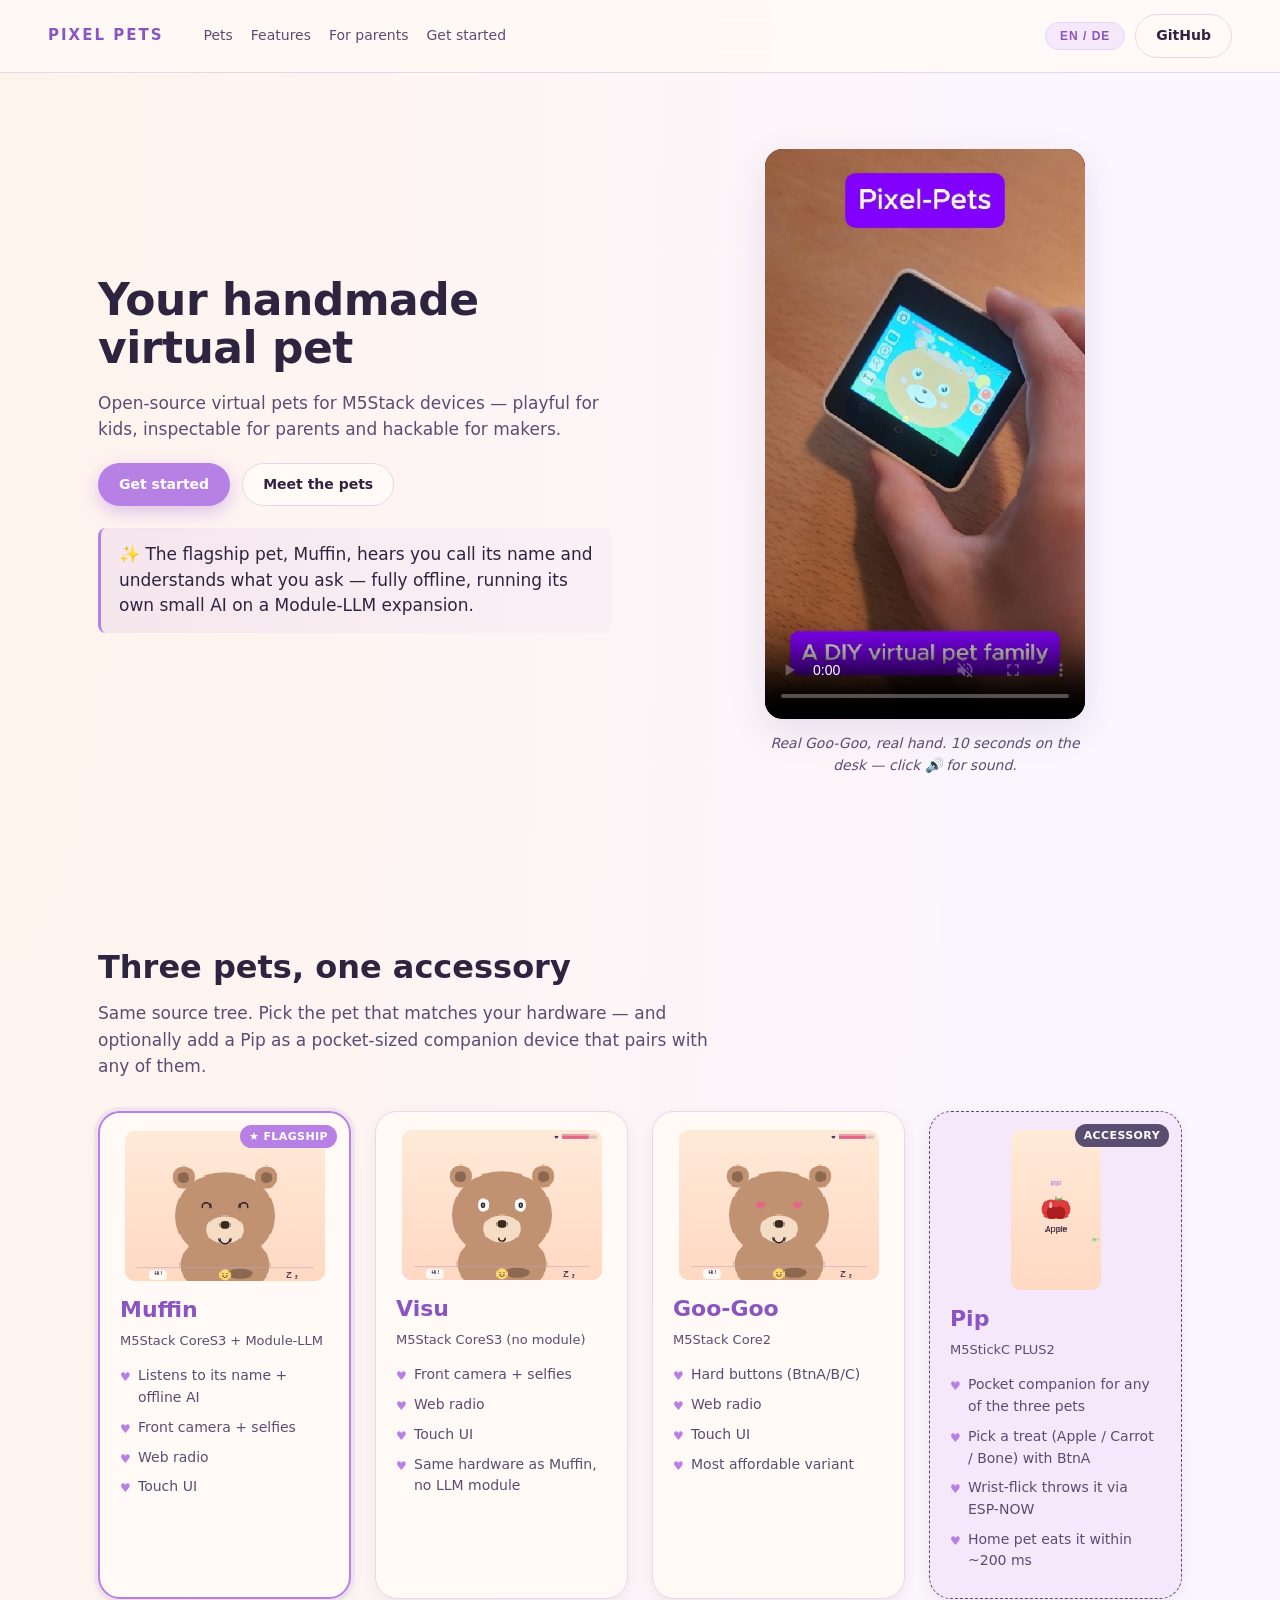
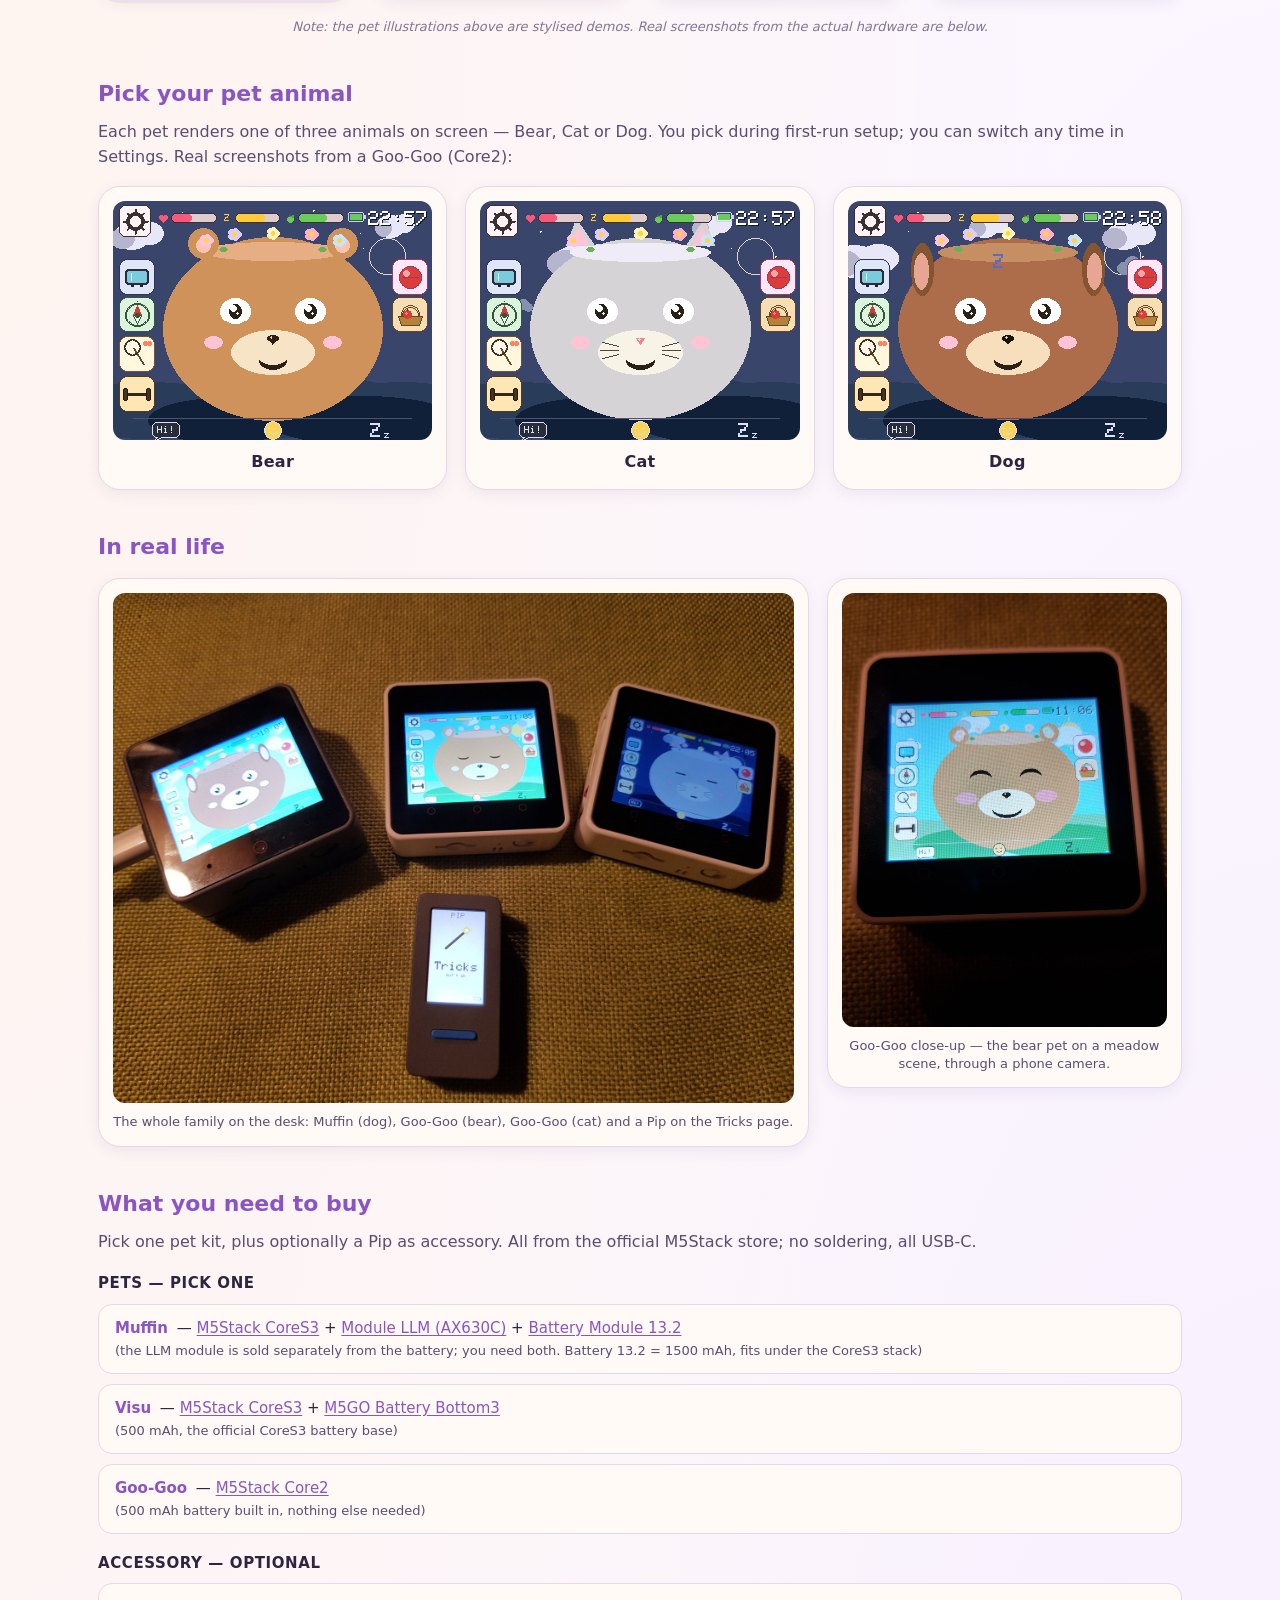
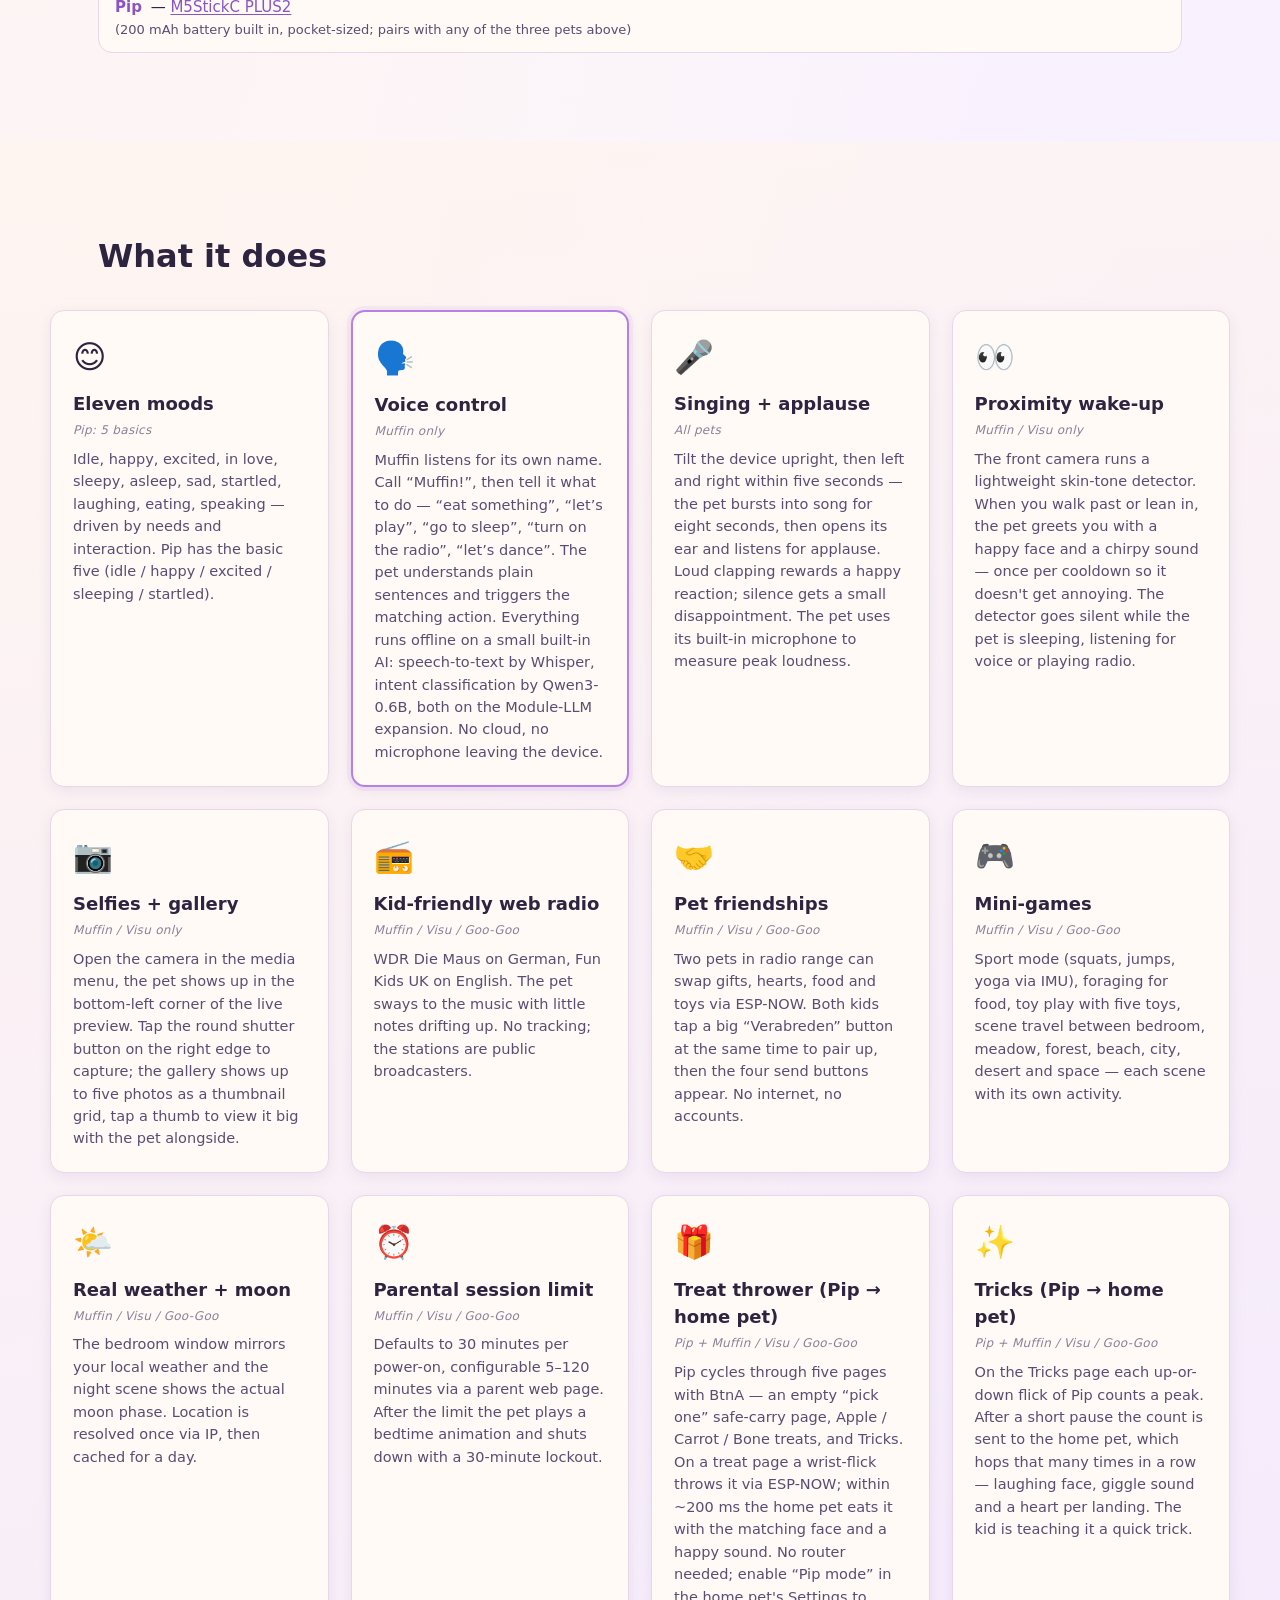
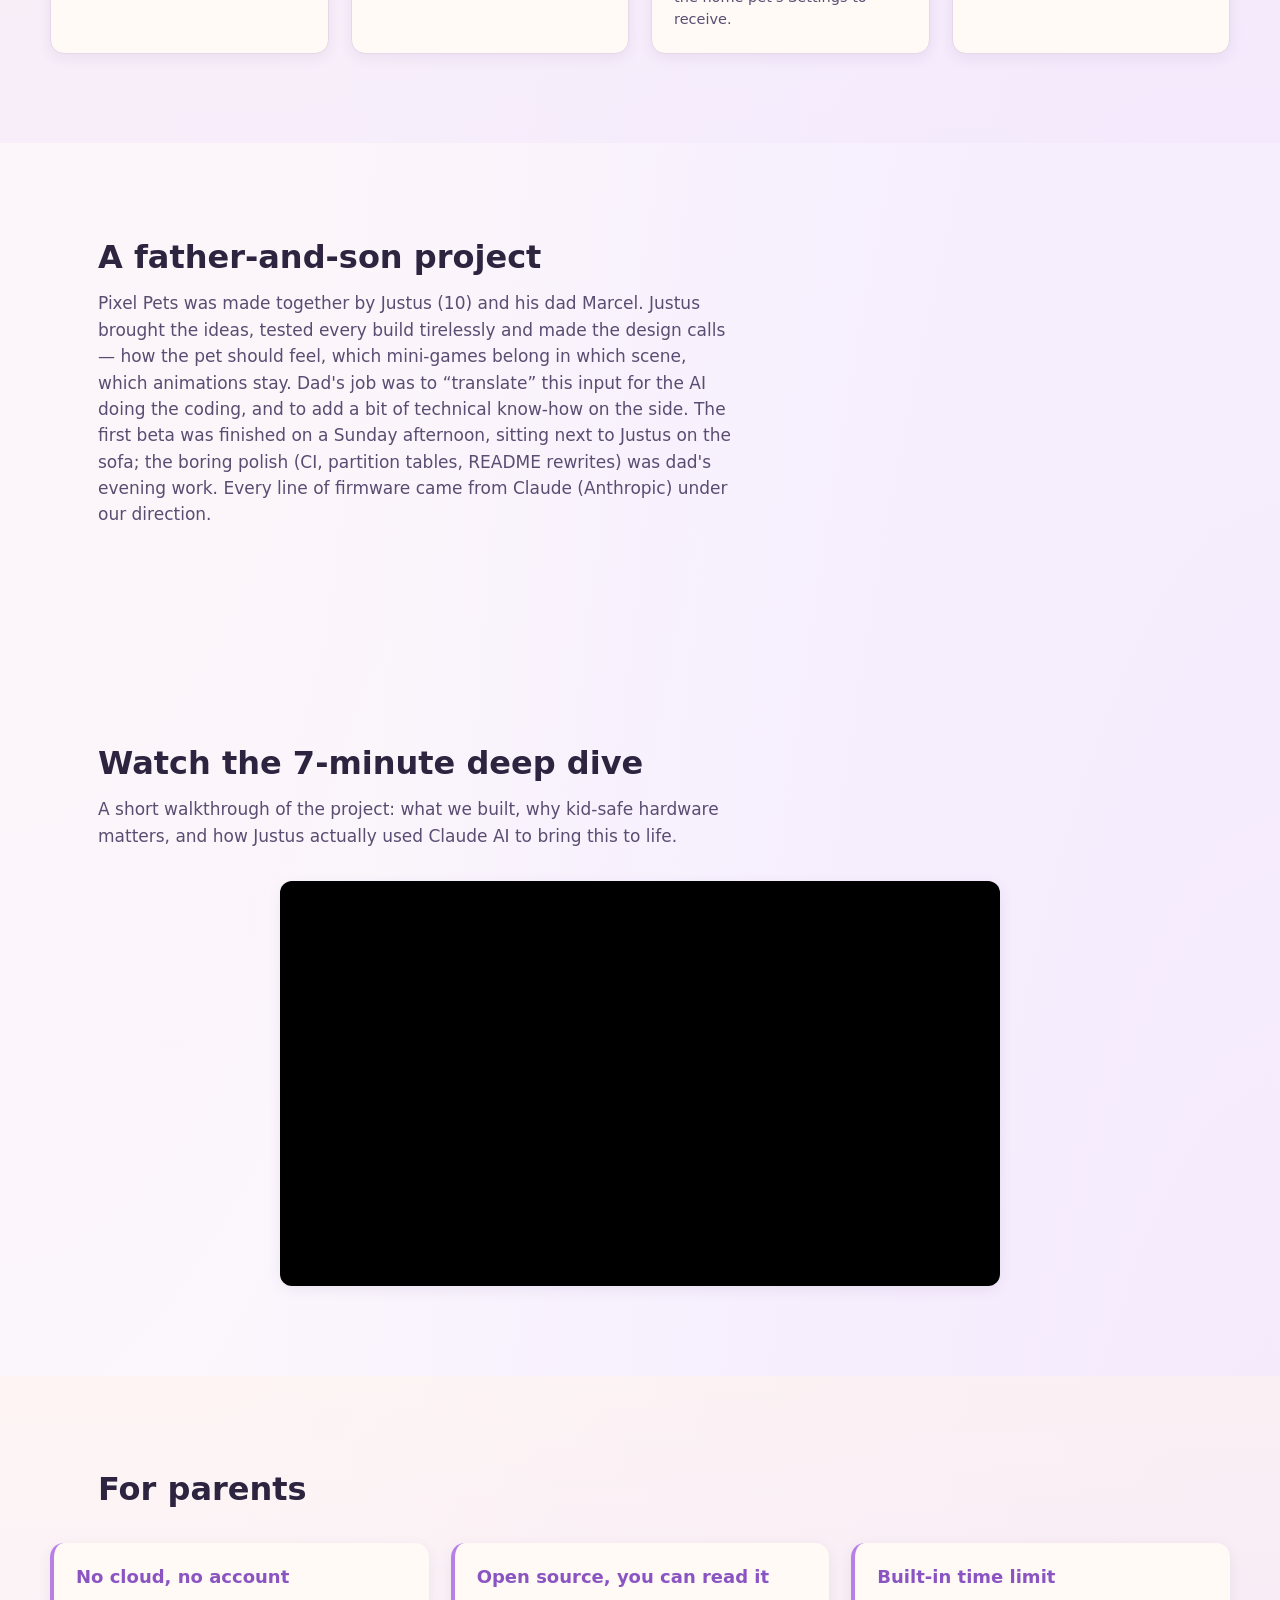
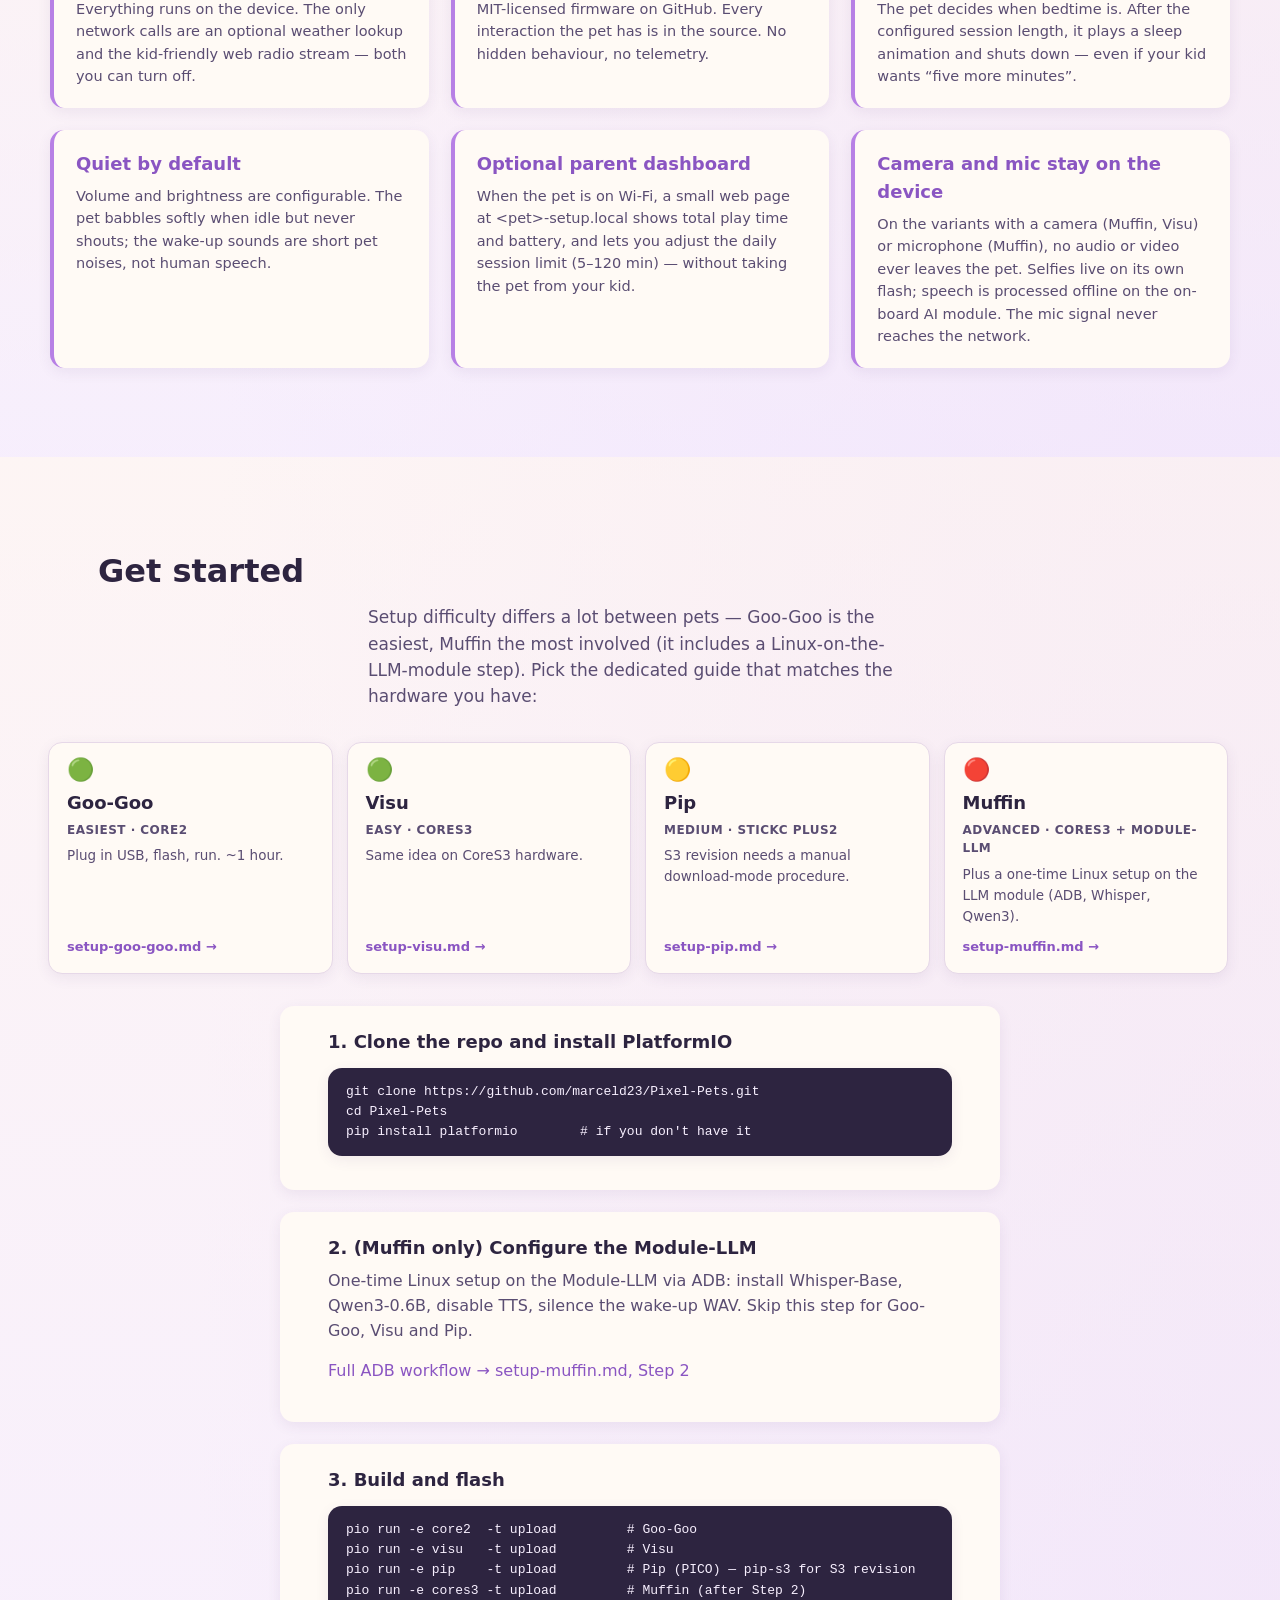
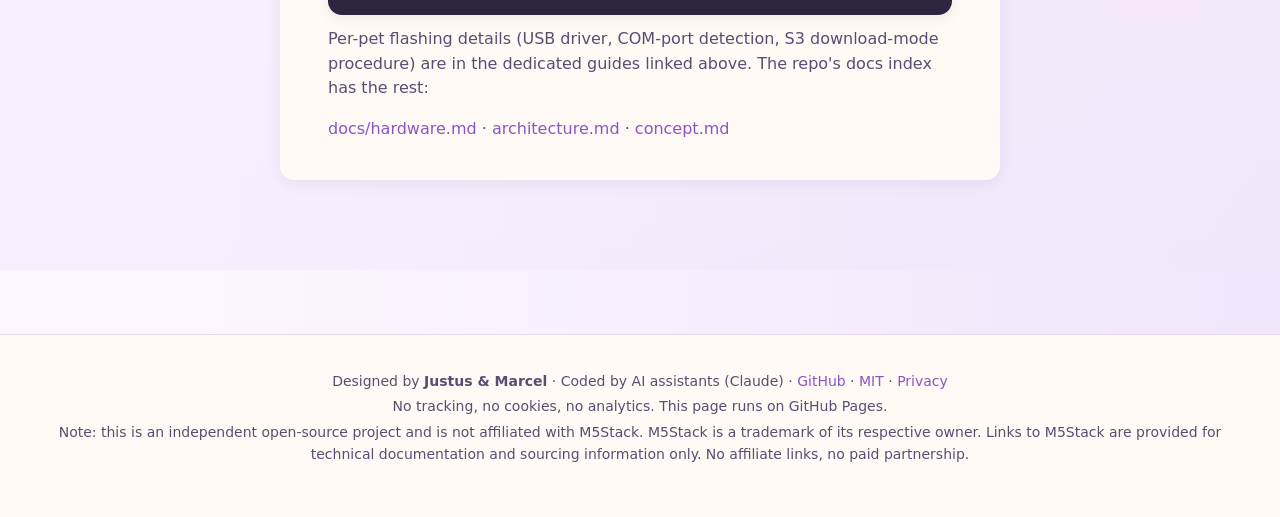
==== commit d48d21f7: "Split hardware.md into per-pet setup guides + difficulty surfacing The Fastest-start table in the RE" ====
--- a/site/index.html
+++ b/site/index.html
@@ -447,33 +447,98 @@
 <section id="getstarted" class="section section-alt">
   <h2 data-en="Get started" data-de="Loslegen">Get started</h2>
 
+  <p class="section-lead"
+     data-en="Setup difficulty differs a lot between pets — Goo-Goo is the easiest, Muffin the most involved (it includes a Linux-on-the-LLM-module step). Pick the dedicated guide that matches the hardware you have:"
+     data-de="Der Setup-Aufwand unterscheidet sich stark — Goo-Goo ist am einfachsten, Muffin am aufwändigsten (mit Linux-Setup auf dem Module-LLM). Wähle die Anleitung, die zu deiner Hardware passt:">
+    Setup difficulty differs a lot between pets — Goo-Goo is the easiest, Muffin the most involved (it includes a Linux-on-the-LLM-module step). Pick the dedicated guide that matches the hardware you have:</p>
+
+  <div class="difficulty-grid">
+    <article class="difficulty-card">
+      <span class="difficulty-badge">🟢</span>
+      <h3>Goo-Goo</h3>
+      <p class="difficulty-label"
+         data-en="Easiest · Core2" data-de="Am einfachsten · Core2">Easiest · Core2</p>
+      <p class="difficulty-hint"
+         data-en="Plug in USB, flash, run. ~1 hour."
+         data-de="Anstecken, flashen, läuft. ~1 Stunde.">Plug in USB, flash, run. ~1 hour.</p>
+      <a class="difficulty-link"
+         href="https://github.com/marceld23/Pixel-Pets/blob/main/docs/setup-goo-goo.md"
+         data-en="setup-goo-goo.md →"
+         data-de="setup-goo-goo.md →">setup-goo-goo.md →</a>
+    </article>
+    <article class="difficulty-card">
+      <span class="difficulty-badge">🟢</span>
+      <h3>Visu</h3>
+      <p class="difficulty-label"
+         data-en="Easy · CoreS3" data-de="Einfach · CoreS3">Easy · CoreS3</p>
+      <p class="difficulty-hint"
+         data-en="Same idea on CoreS3 hardware."
+         data-de="Selbes Prinzip auf dem CoreS3.">Same idea on CoreS3 hardware.</p>
+      <a class="difficulty-link"
+         href="https://github.com/marceld23/Pixel-Pets/blob/main/docs/setup-visu.md"
+         data-en="setup-visu.md →"
+         data-de="setup-visu.md →">setup-visu.md →</a>
+    </article>
+    <article class="difficulty-card">
+      <span class="difficulty-badge">🟡</span>
+      <h3>Pip</h3>
+      <p class="difficulty-label"
+         data-en="Medium · StickC PLUS2"
+         data-de="Mittel · StickC PLUS2">Medium · StickC PLUS2</p>
+      <p class="difficulty-hint"
+         data-en="S3 revision needs a manual download-mode procedure."
+         data-de="S3-Variante braucht einen manuellen Download-Mode-Trick.">S3 revision needs a manual download-mode procedure.</p>
+      <a class="difficulty-link"
+         href="https://github.com/marceld23/Pixel-Pets/blob/main/docs/setup-pip.md"
+         data-en="setup-pip.md →"
+         data-de="setup-pip.md →">setup-pip.md →</a>
+    </article>
+    <article class="difficulty-card">
+      <span class="difficulty-badge">🔴</span>
+      <h3>Muffin</h3>
+      <p class="difficulty-label"
+         data-en="Advanced · CoreS3 + Module-LLM"
+         data-de="Fortgeschritten · CoreS3 + Module-LLM">Advanced · CoreS3 + Module-LLM</p>
+      <p class="difficulty-hint"
+         data-en="Plus a one-time Linux setup on the LLM module (ADB, Whisper, Qwen3)."
+         data-de="Plus einmaliges Linux-Setup auf dem LLM-Modul (ADB, Whisper, Qwen3).">Plus a one-time Linux setup on the LLM module (ADB, Whisper, Qwen3).</p>
+      <a class="difficulty-link"
+         href="https://github.com/marceld23/Pixel-Pets/blob/main/docs/setup-muffin.md"
+         data-en="setup-muffin.md →"
+         data-de="setup-muffin.md →">setup-muffin.md →</a>
+    </article>
+  </div>
+
   <ol class="steps">
     <li>
-      <h3 data-en="1. Pick a board" data-de="1. Board aussuchen">1. Pick a board</h3>
-      <p data-en="The most polished experience is on the M5Stack CoreS3 with the Module-LLM (Muffin). On a budget, an M5Stack Core2 (Goo-Goo) is enough. For a pocket-sized stick, get the M5StickC Plus 2 (Pip)."
-         data-de="Das vollständigste Erlebnis liefert der M5Stack CoreS3 mit dem Module-LLM (Muffin). Günstiger geht's mit dem M5Stack Core2 (Goo-Goo). Mobil im Hosentaschen-Format: M5StickC Plus 2 (Pip).">
-        The most polished experience is on the M5Stack CoreS3 with the Module-LLM (Muffin). On a budget, an M5Stack Core2 (Goo-Goo) is enough. For a pocket-sized stick, get the M5StickC Plus 2 (Pip).</p>
-    </li>
-    <li>
-      <h3 data-en="2. Clone the repo" data-de="2. Repo clonen">2. Clone the repo</h3>
+      <h3 data-en="1. Clone the repo and install PlatformIO"
+          data-de="1. Repo clonen + PlatformIO installieren">1. Clone the repo and install PlatformIO</h3>
 <pre><code>git clone https://github.com/marceld23/Pixel-Pets.git
-cd pixel-pets</code></pre>
-    </li>
-    <li>
-      <h3 data-en="3. Install PlatformIO" data-de="3. PlatformIO installieren">3. Install PlatformIO</h3>
-      <p data-en="Either as a VSCode extension or as a CLI:"
-         data-de="Entweder als VSCode-Extension oder als CLI:">Either as a VSCode extension or as a CLI:</p>
-<pre><code>pip install platformio</code></pre>
-    </li>
-    <li>
-      <h3 data-en="4. Build and flash" data-de="4. Bauen und flashen">4. Build and flash</h3>
-<pre><code>pio run -e cores3 -t upload         # Muffin (CoreS3 + Module-LLM)
-pio run -e visu   -t upload         # Visu   (CoreS3 alone)
-pio run -e core2  -t upload         # Goo-Goo (Core2)
-pio run -e pip    -t upload         # Pip    (StickC Plus 2)</code></pre>
-      <p data-en="Detailed hardware notes (COM-port quirks, Module-LLM ADB workflow, Qwen3 pitfalls) are in the docs:"
-         data-de="Ausführliche Hardware-Hinweise (COM-Port-Quirks, Module-LLM-ADB-Workflow, Qwen3-Stolpersteine) stehen in der Doku:">
-        Detailed hardware notes (COM-port quirks, Module-LLM ADB workflow, Qwen3 pitfalls) are in the docs:</p>
+cd Pixel-Pets
+pip install platformio        # if you don't have it</code></pre>
+    </li>
+    <li>
+      <h3 data-en="2. (Muffin only) Configure the Module-LLM"
+          data-de="2. (Nur Muffin) Module-LLM konfigurieren">2. (Muffin only) Configure the Module-LLM</h3>
+      <p data-en="One-time Linux setup on the Module-LLM via ADB: install Whisper-Base, Qwen3-0.6B, disable TTS, silence the wake-up WAV. Skip this step for Goo-Goo, Visu and Pip."
+         data-de="Einmaliges Linux-Setup auf dem Module-LLM via ADB: Whisper-Base + Qwen3-0.6B installieren, TTS abschalten, Wake-WAV stillegen. Bei Goo-Goo, Visu und Pip einfach überspringen.">
+        One-time Linux setup on the Module-LLM via ADB: install Whisper-Base, Qwen3-0.6B, disable TTS, silence the wake-up WAV. Skip this step for Goo-Goo, Visu and Pip.</p>
+      <p>
+        <a href="https://github.com/marceld23/Pixel-Pets/blob/main/docs/setup-muffin.md#step-2-configure-the-module-llm"
+           data-en="Full ADB workflow → setup-muffin.md, Step 2"
+           data-de="Vollständiger ADB-Workflow → setup-muffin.md, Schritt 2">Full ADB workflow → setup-muffin.md, Step 2</a>
+      </p>
+    </li>
+    <li>
+      <h3 data-en="3. Build and flash"
+          data-de="3. Bauen und flashen">3. Build and flash</h3>
+<pre><code>pio run -e core2  -t upload         # Goo-Goo
+pio run -e visu   -t upload         # Visu
+pio run -e pip    -t upload         # Pip (PICO) — pip-s3 for S3 revision
+pio run -e cores3 -t upload         # Muffin (after Step 2)</code></pre>
+      <p data-en="Per-pet flashing details (USB driver, COM-port detection, S3 download-mode procedure) are in the dedicated guides linked above. The repo's docs index has the rest:"
+         data-de="Pet-spezifische Flash-Details (USB-Treiber, COM-Port-Erkennung, S3-Download-Mode) stehen in den jeweiligen Guides oben. Die Doku-Übersicht im Repo hat den Rest:">
+        Per-pet flashing details (USB driver, COM-port detection, S3 download-mode procedure) are in the dedicated guides linked above. The repo's docs index has the rest:</p>
       <p>
         <a href="https://github.com/marceld23/Pixel-Pets/blob/main/docs/hardware.md">docs/hardware.md</a> ·
         <a href="https://github.com/marceld23/Pixel-Pets/blob/main/docs/architecture.md">architecture.md</a> ·
--- a/site/styles.css
+++ b/site/styles.css
@@ -585,6 +585,52 @@
 .parent-point h3 { color: var(--accent-deep); margin-top: 0; }
 .parent-point p { margin: 0; font-size: 14.5px; }
 
+/* ── Difficulty cards (get started) ─────────────────────────────────────── */
+
+.difficulty-grid {
+  display: grid;
+  grid-template-columns: repeat(auto-fit, minmax(220px, 1fr));
+  gap: 14px;
+  margin: 20px 0 32px;
+}
+.difficulty-card {
+  background: var(--surface);
+  border: 1px solid var(--line);
+  border-radius: var(--radius);
+  padding: 16px 18px;
+  box-shadow: var(--shadow-sm);
+  display: flex;
+  flex-direction: column;
+}
+.difficulty-card .difficulty-badge {
+  font-size: 22px;
+  line-height: 1;
+}
+.difficulty-card h3 {
+  margin: 8px 0 4px;
+  font-size: 18px;
+}
+.difficulty-card .difficulty-label {
+  font-size: 12px;
+  font-weight: 700;
+  letter-spacing: 0.04em;
+  text-transform: uppercase;
+  color: var(--ink-soft);
+  margin: 0 0 6px;
+}
+.difficulty-card .difficulty-hint {
+  font-size: 13.5px;
+  color: var(--ink-soft);
+  margin: 0 0 10px;
+  flex: 1;
+}
+.difficulty-card .difficulty-link {
+  font-size: 13px;
+  font-weight: 600;
+  color: var(--accent-deep);
+  margin-top: auto;
+}
+
 /* ── Steps (get started) ────────────────────────────────────────────────── */
 
 .steps {
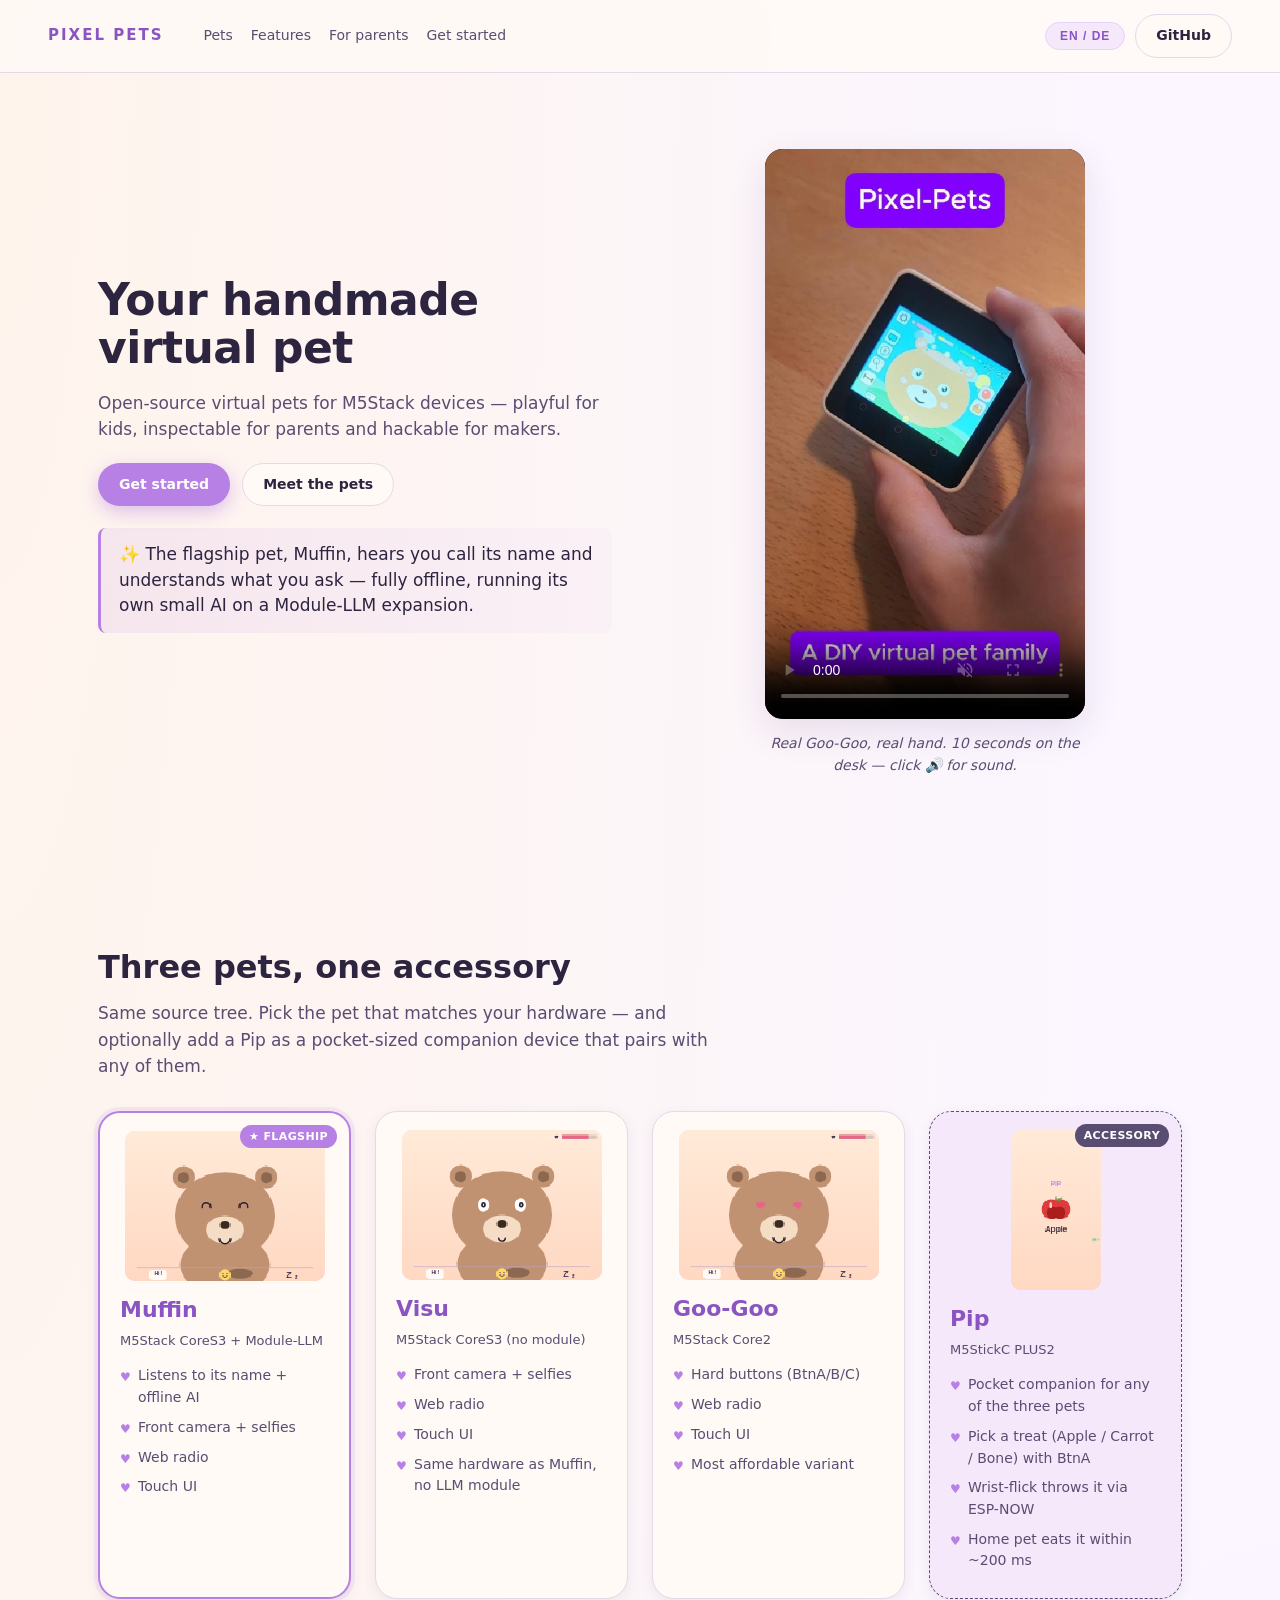
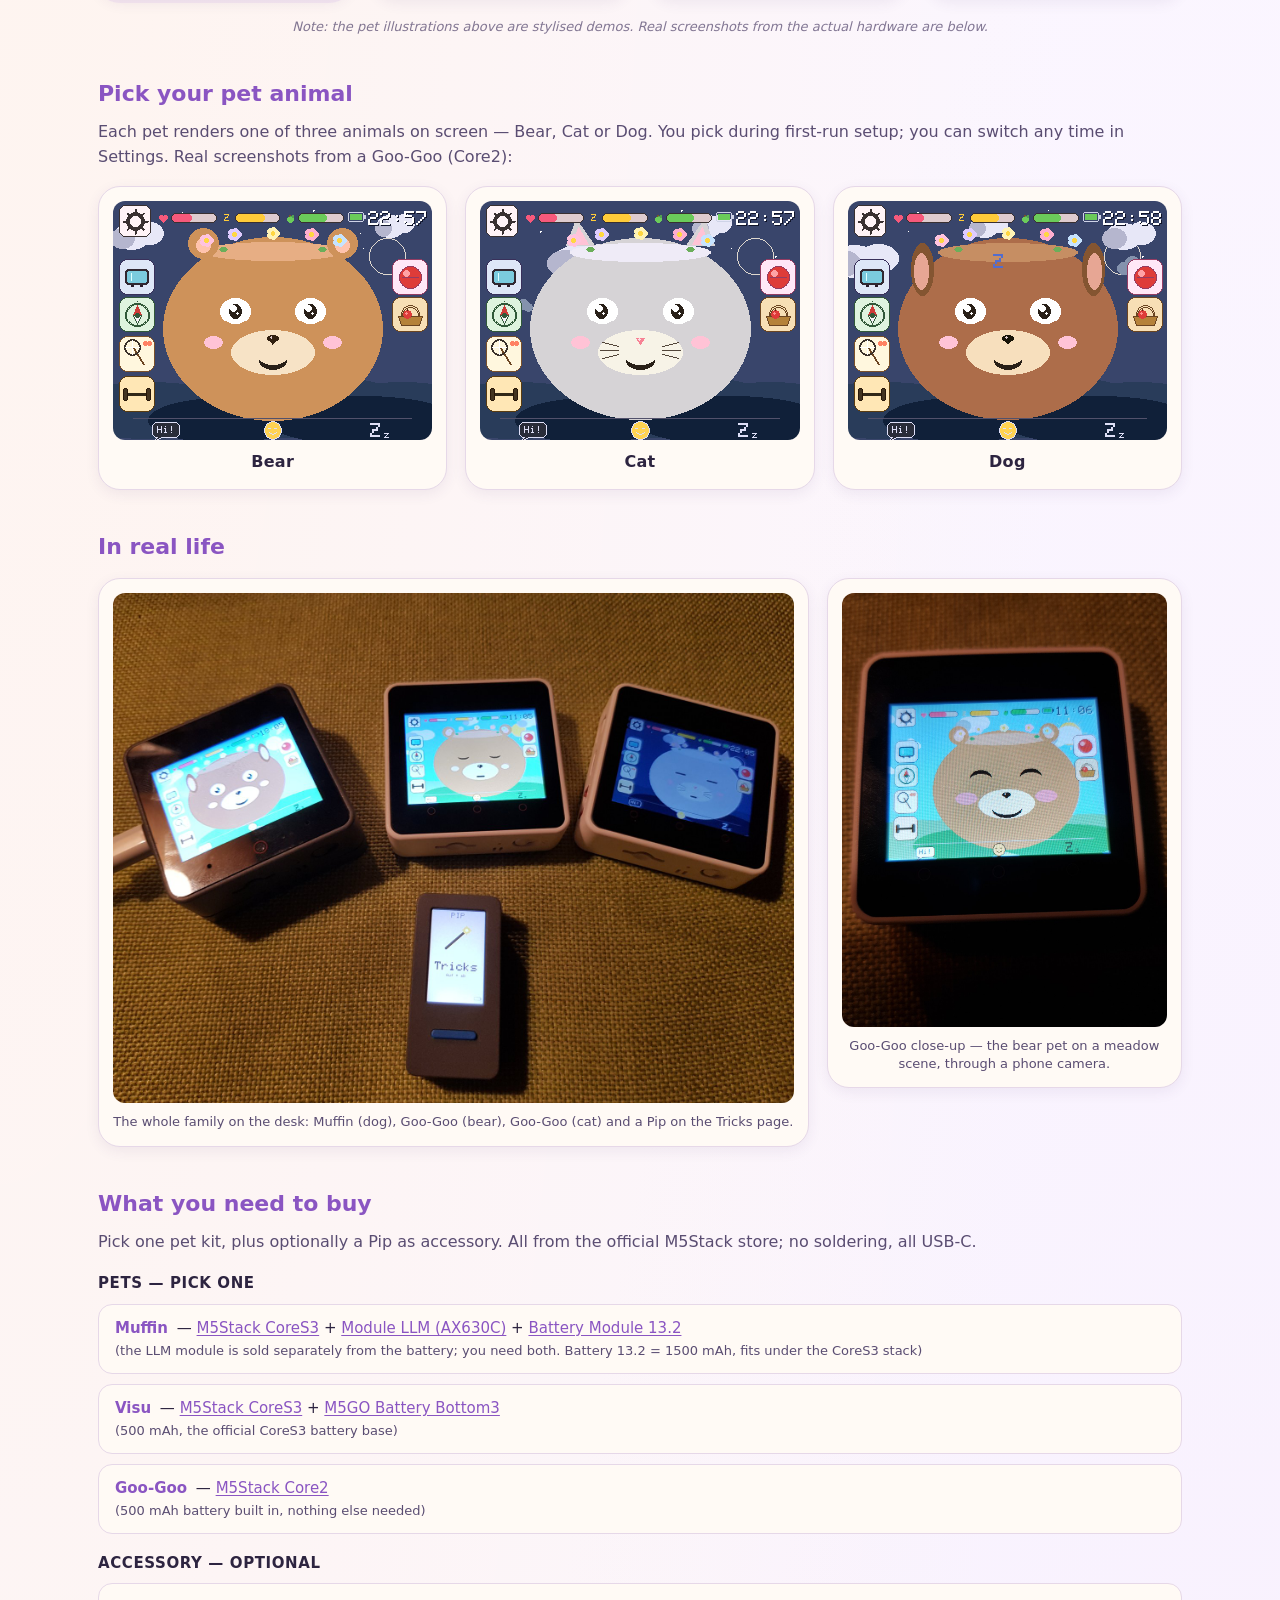
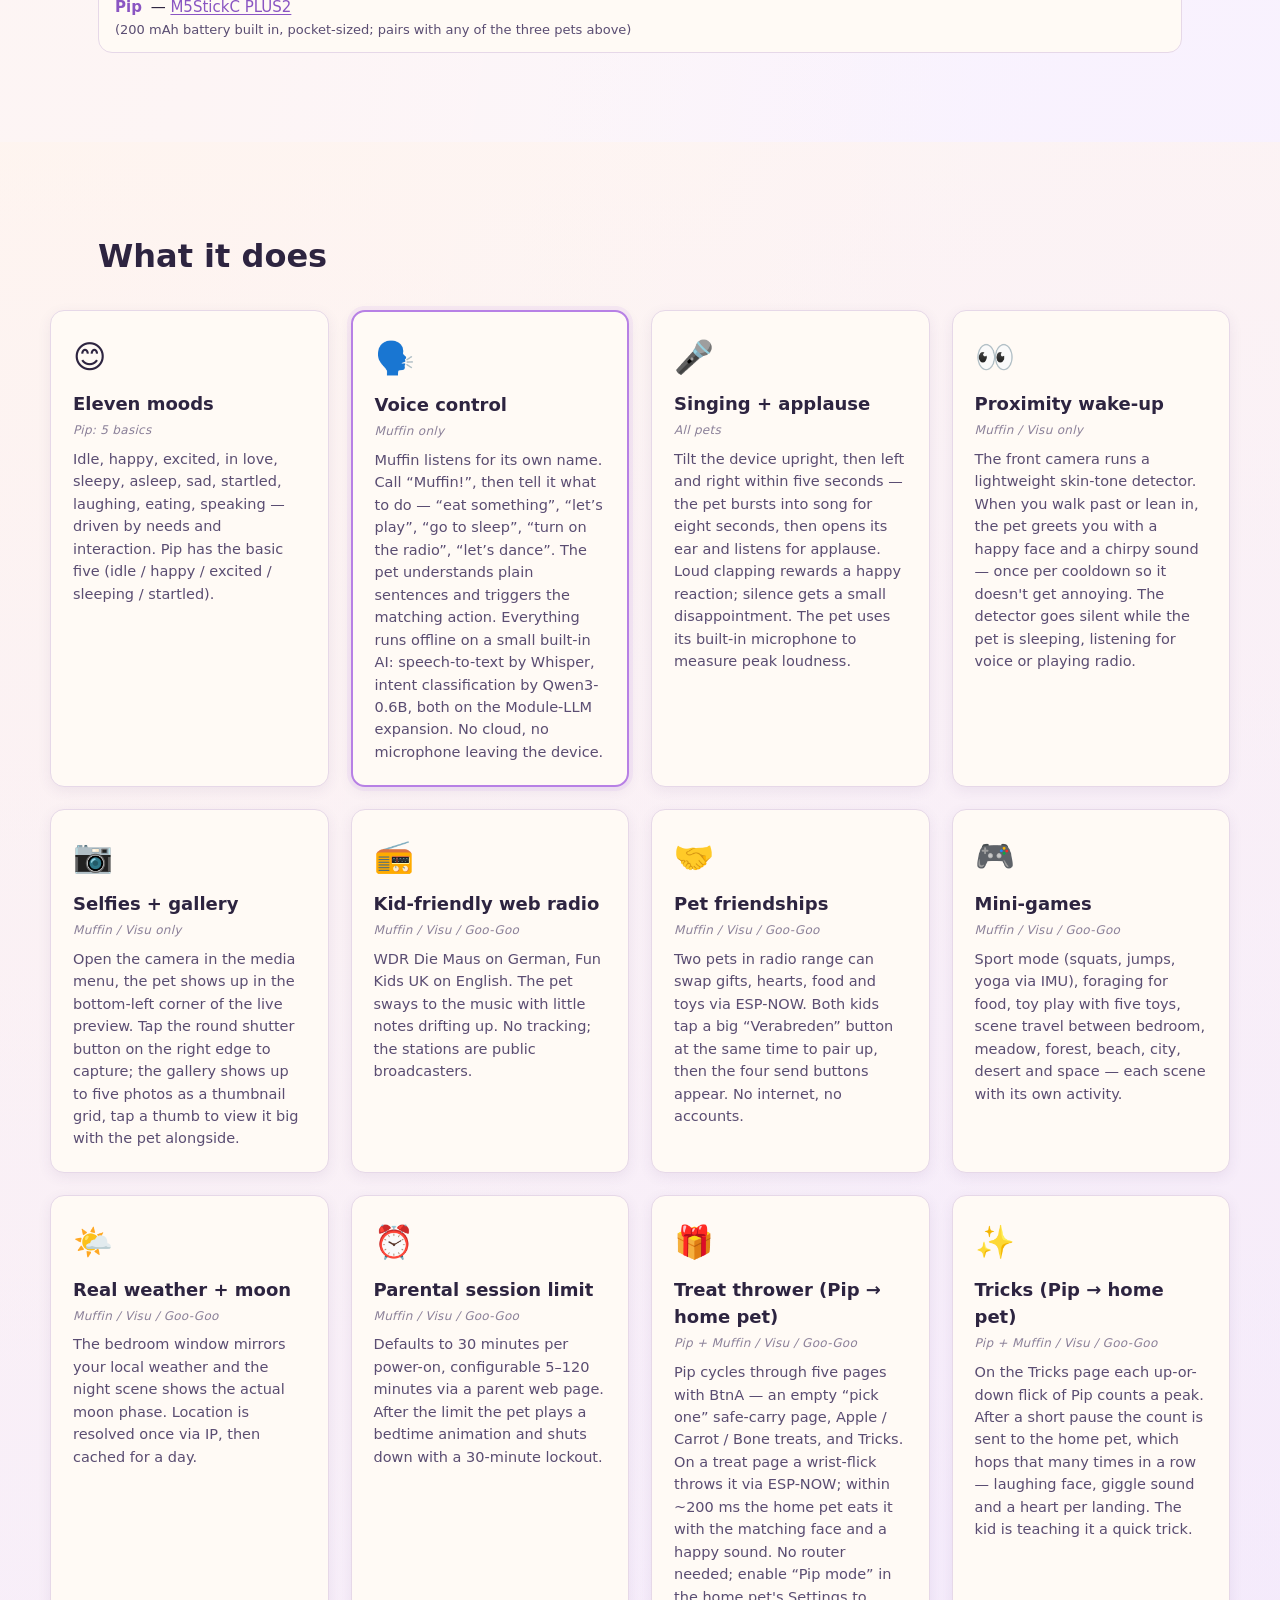
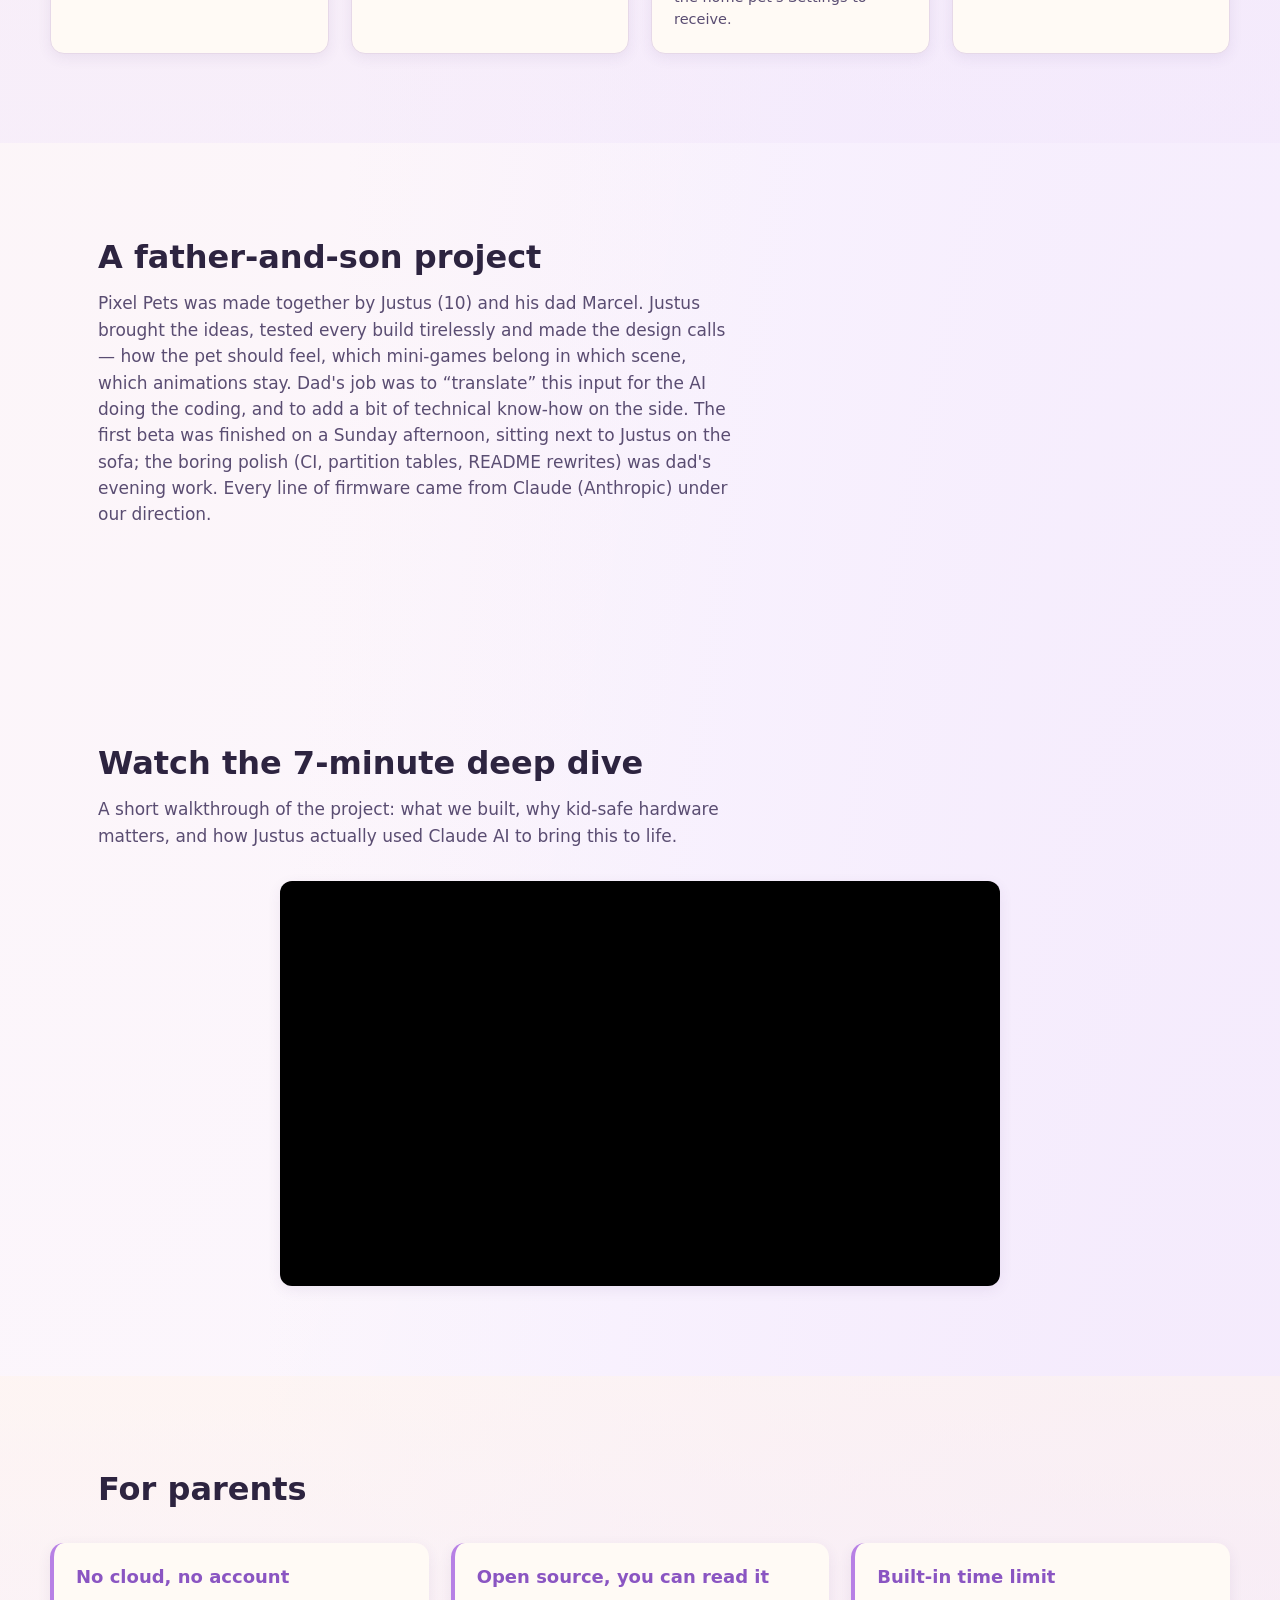
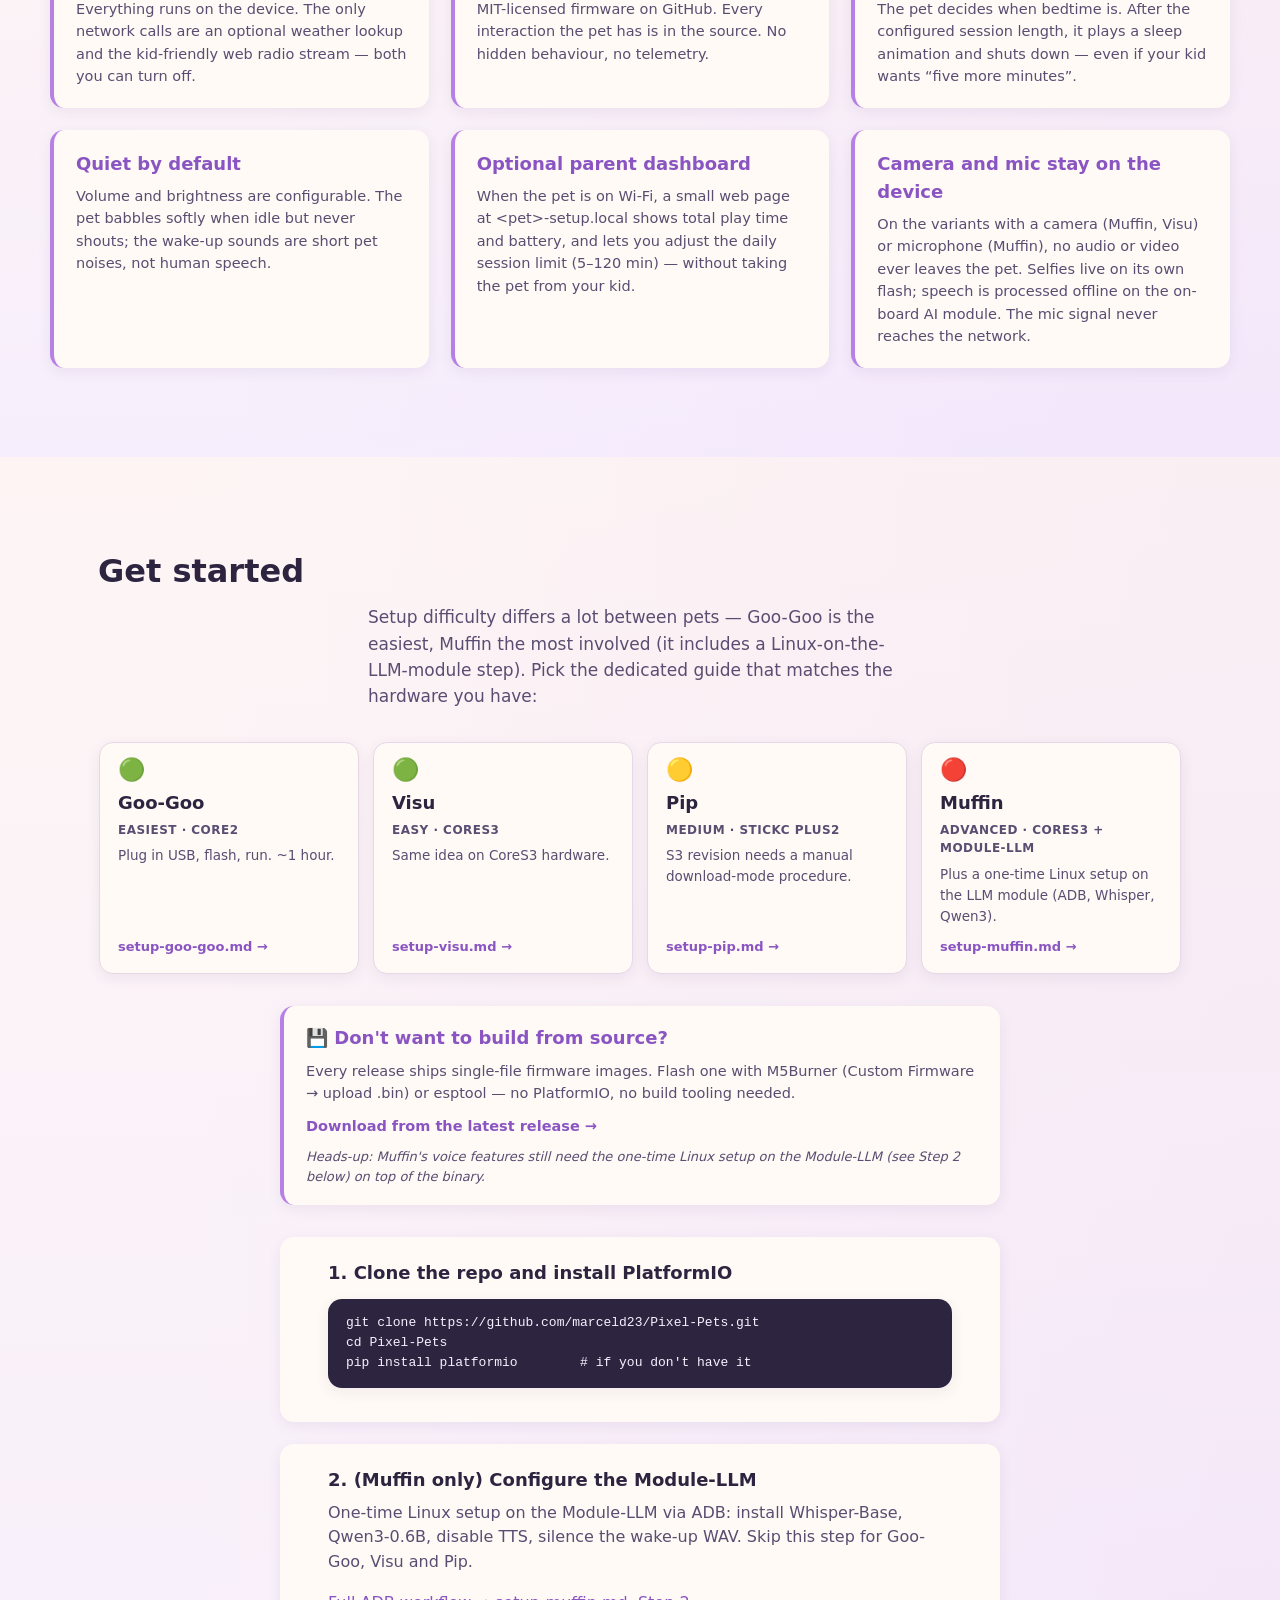
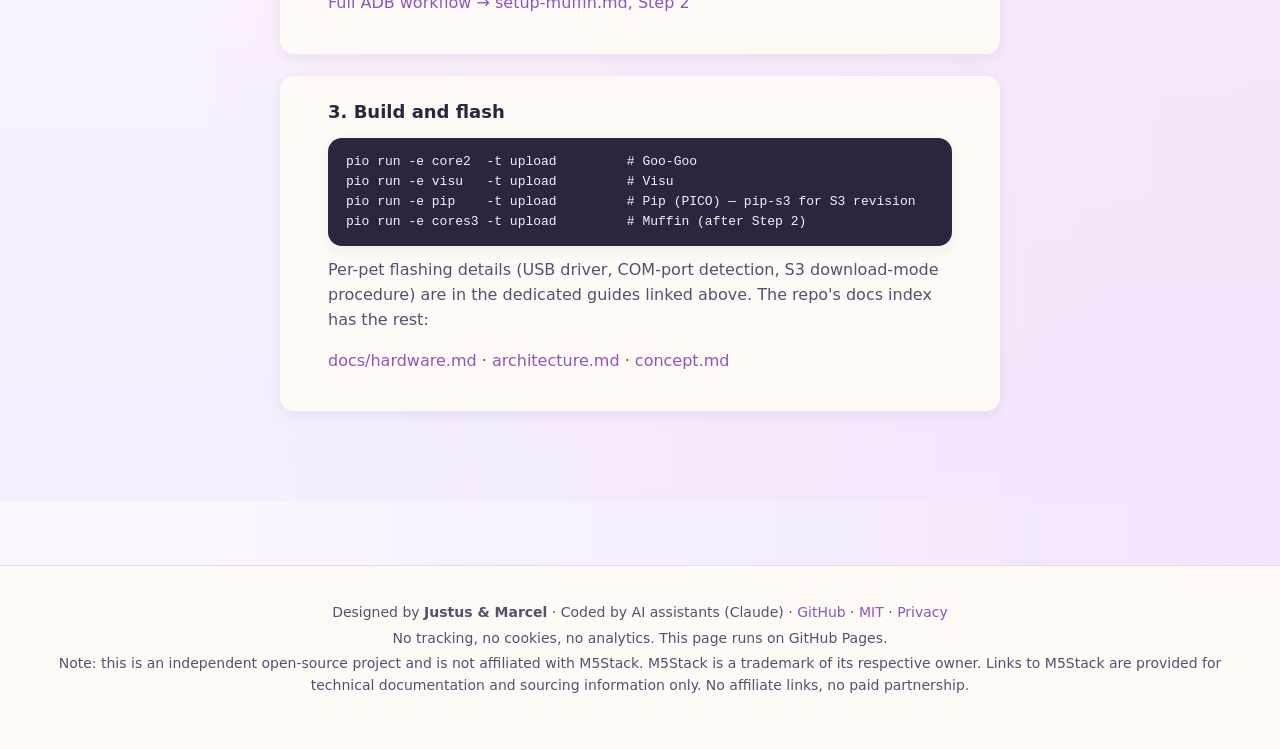
==== commit e0ee280c: "Site: surface pre-built firmware on the Get-started section The README's Fastest-start now points at" ====
--- a/site/index.html
+++ b/site/index.html
@@ -508,6 +508,24 @@
          data-de="setup-muffin.md →">setup-muffin.md →</a>
     </article>
   </div>
+
+  <aside class="prebuilt-callout">
+    <h3 data-en="💾 Don't want to build from source?"
+        data-de="💾 Lieber nicht selbst bauen?">💾 Don't want to build from source?</h3>
+    <p data-en="Every release ships single-file firmware images. Flash one with M5Burner (Custom Firmware → upload .bin) or esptool — no PlatformIO, no build tooling needed."
+       data-de="Jedes Release liefert fertige Single-File-Firmware-Images. Flashen via M5Burner (Custom Firmware → .bin hochladen) oder esptool — kein PlatformIO, keine Build-Tools nötig.">
+      Every release ships single-file firmware images. Flash one with M5Burner (Custom Firmware → upload .bin) or esptool — no PlatformIO, no build tooling needed.</p>
+    <p>
+      <a class="prebuilt-link"
+         href="https://github.com/marceld23/Pixel-Pets/releases/latest"
+         data-en="Download from the latest release →"
+         data-de="Vom neuesten Release herunterladen →">Download from the latest release →</a>
+    </p>
+    <p class="prebuilt-caveat"
+       data-en="Heads-up: Muffin's voice features still need the one-time Linux setup on the Module-LLM (see Step 2 below) on top of the binary."
+       data-de="Hinweis: Muffins Sprachsteuerung braucht trotzdem das einmalige Linux-Setup auf dem Module-LLM (siehe Schritt 2 unten).">
+      Heads-up: Muffin's voice features still need the one-time Linux setup on the Module-LLM (see Step 2 below) on top of the binary.</p>
+  </aside>
 
   <ol class="steps">
     <li>
--- a/site/styles.css
+++ b/site/styles.css
@@ -589,9 +589,19 @@
 
 .difficulty-grid {
   display: grid;
-  grid-template-columns: repeat(auto-fit, minmax(220px, 1fr));
+  /* Cap each card at 260 px instead of stretching to 1fr — otherwise on
+     wide viewports the four cards sprawl across the full section and read
+     as "left-aligned" against the narrower h2/section-lead above. */
+  grid-template-columns: repeat(auto-fit, minmax(220px, 260px));
   gap: 14px;
-  margin: 20px 0 32px;
+  /* Keep the auto left/right margins from `.section-alt > *` so the grid
+     sits centered in the section. The earlier `margin: 20px 0 32px`
+     shorthand silently zeroed the horizontal margins and pinned the grid
+     to the left content edge — which is exactly what produced the visible
+     left-shift the user reported on a wide viewport. */
+  margin-top: 20px;
+  margin-bottom: 32px;
+  justify-content: center;
 }
 .difficulty-card {
   background: var(--surface);
@@ -629,6 +639,42 @@
   font-weight: 600;
   color: var(--accent-deep);
   margin-top: auto;
+}
+
+/* ── Pre-built firmware callout (between difficulty cards + steps) ─────── */
+
+.prebuilt-callout {
+  background: var(--surface);
+  border-left: 4px solid var(--accent);
+  border-radius: var(--radius);
+  padding: 18px 22px;
+  /* Match the .steps column width so the two visually pair as a single
+     "tutorial column" beneath the difficulty cards above. */
+  max-width: 720px;
+  margin-left: auto;
+  margin-right: auto;
+  margin-bottom: 32px;
+  box-shadow: var(--shadow-sm);
+}
+.prebuilt-callout h3 {
+  margin: 0 0 8px;
+  color: var(--accent-deep);
+}
+.prebuilt-callout p {
+  margin: 0 0 10px;
+  font-size: 14.5px;
+}
+.prebuilt-callout p:last-child {
+  margin-bottom: 0;
+}
+.prebuilt-callout .prebuilt-link {
+  font-weight: 600;
+  color: var(--accent-deep);
+}
+.prebuilt-callout .prebuilt-caveat {
+  font-style: italic;
+  color: var(--ink-soft);
+  font-size: 13px;
 }
 
 /* ── Steps (get started) ────────────────────────────────────────────────── */
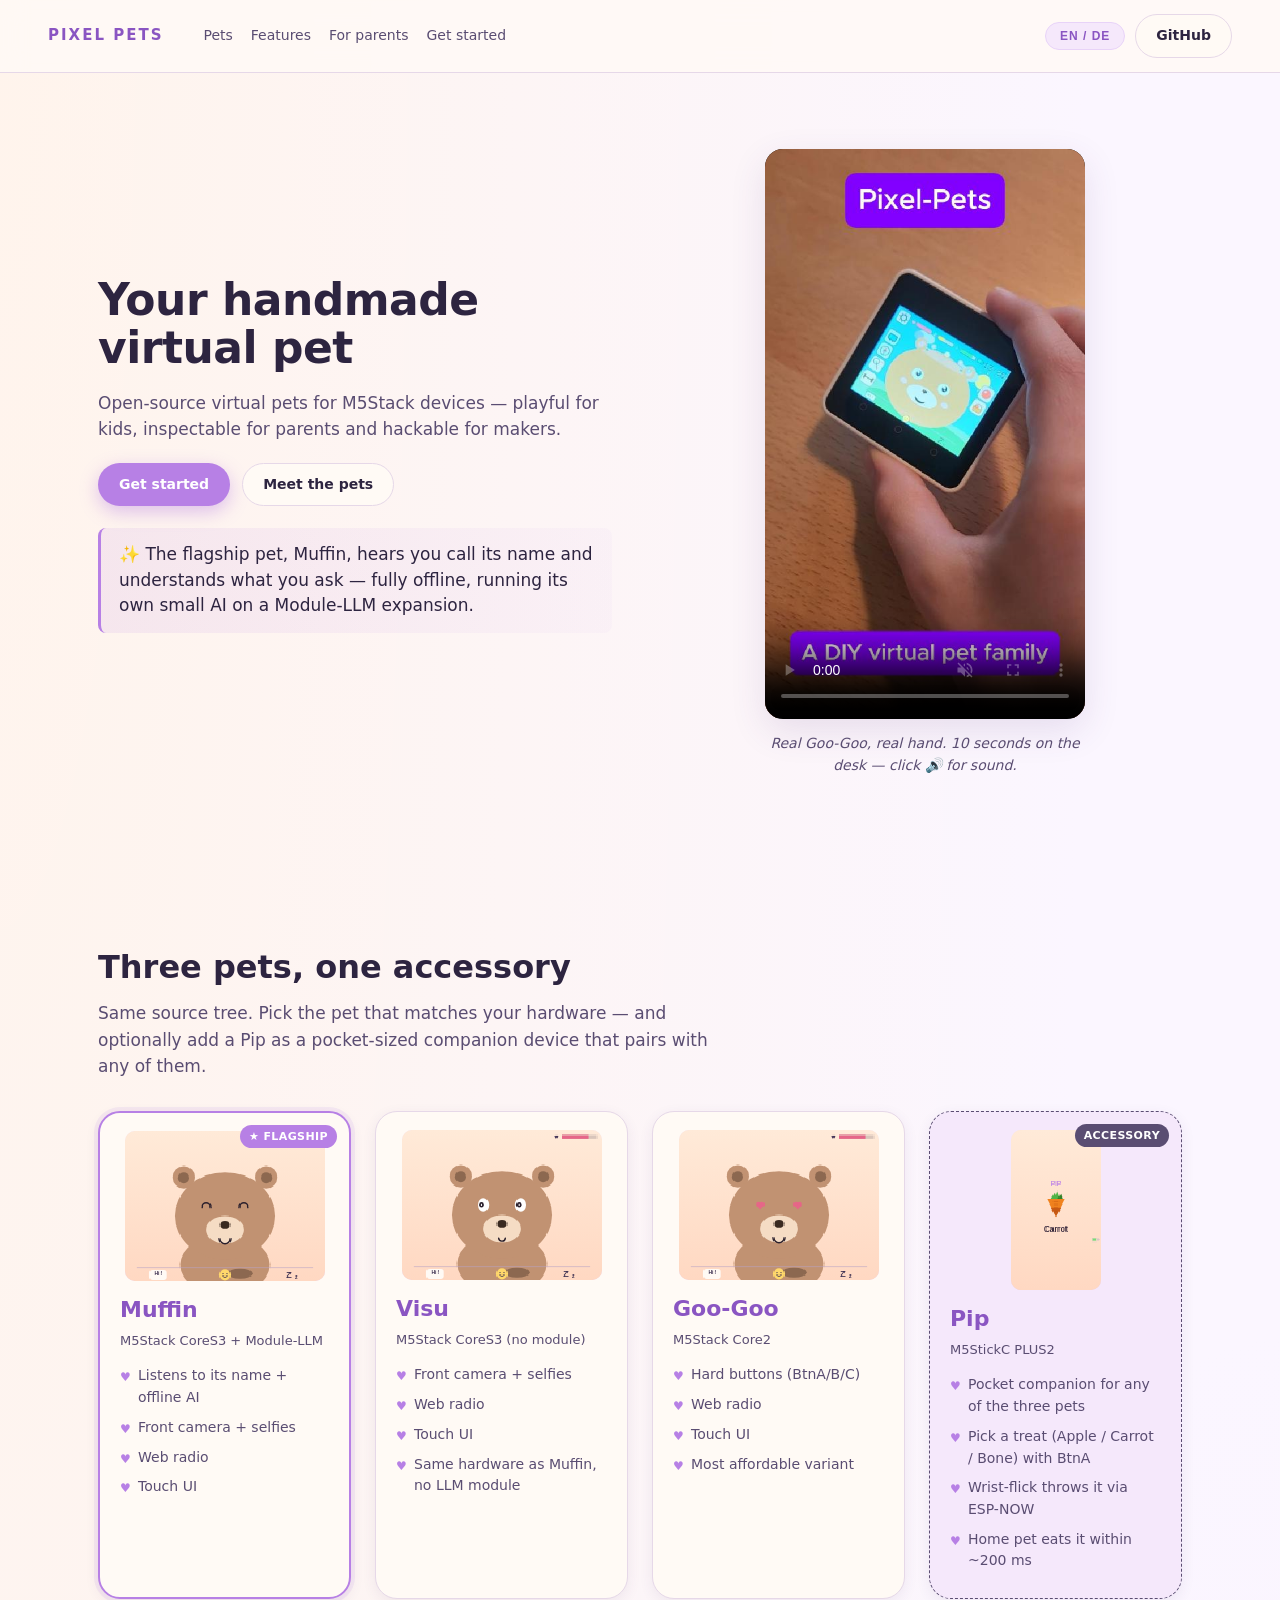
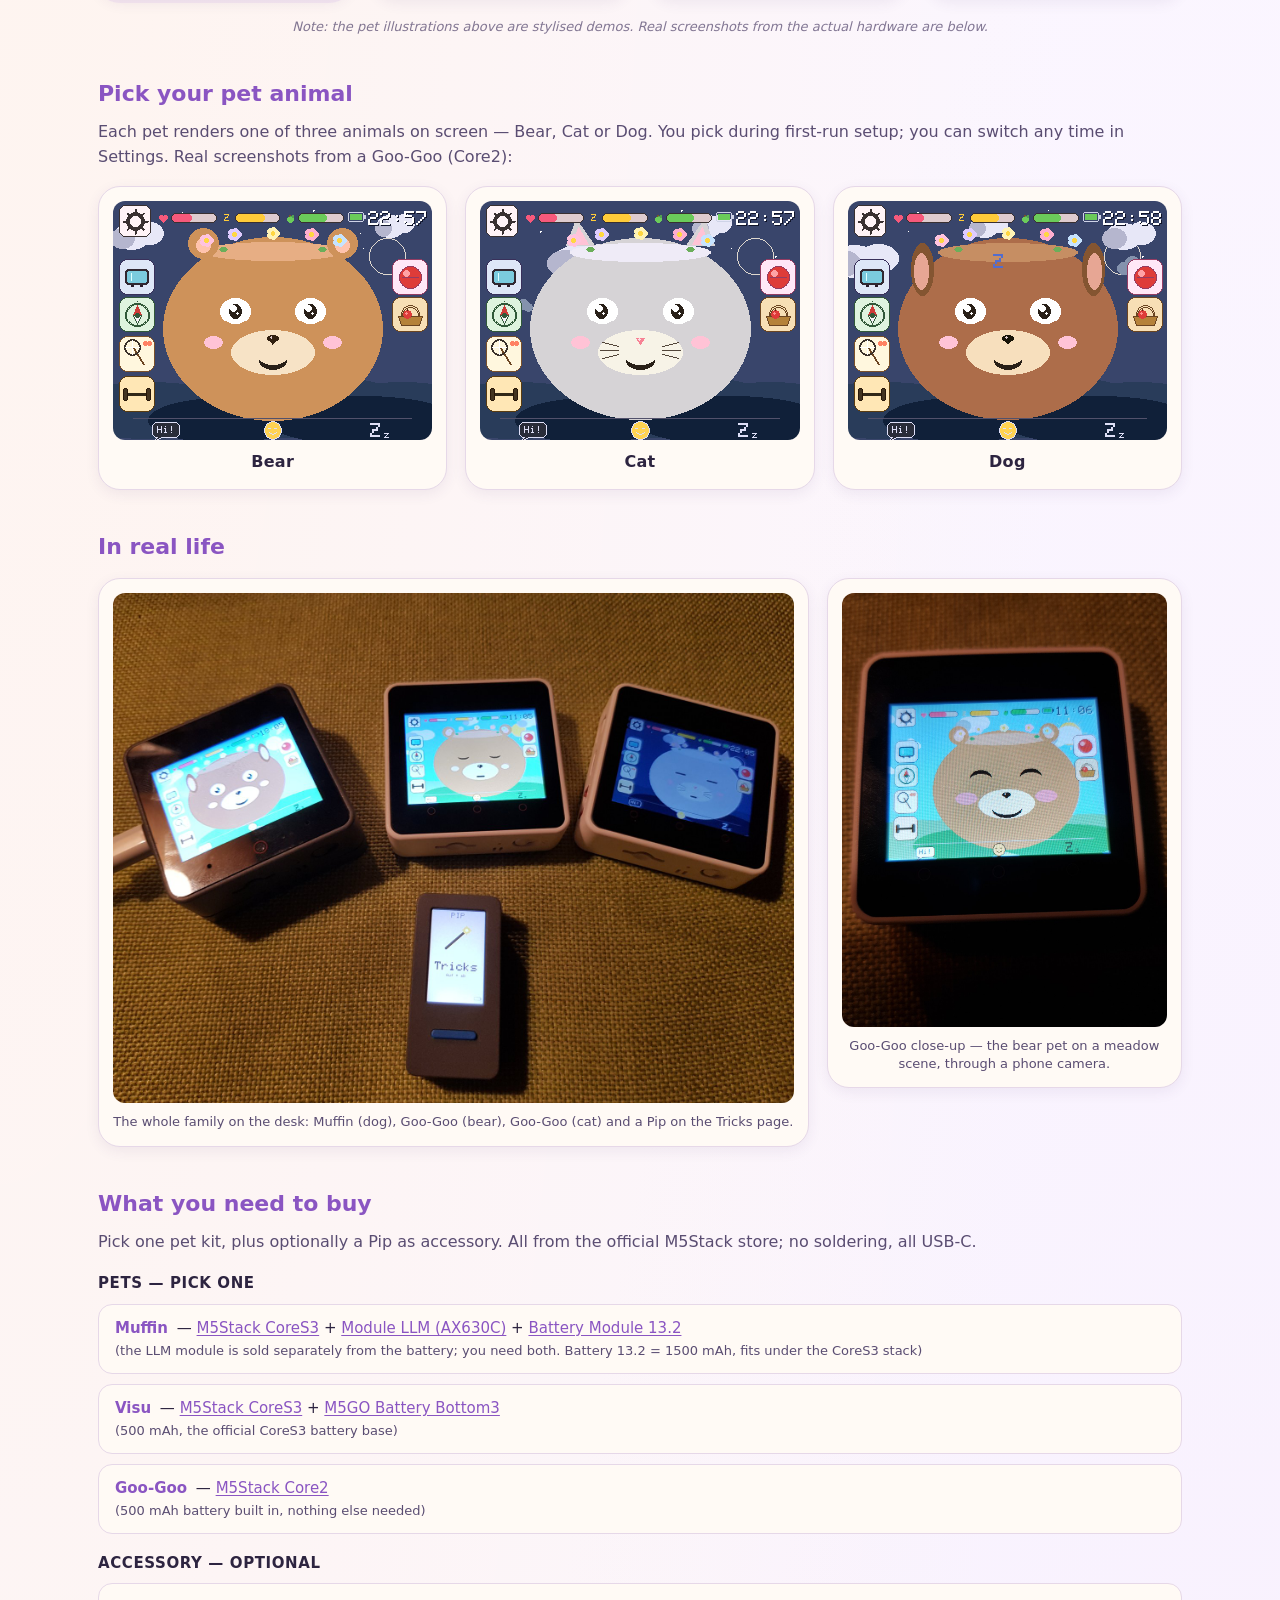
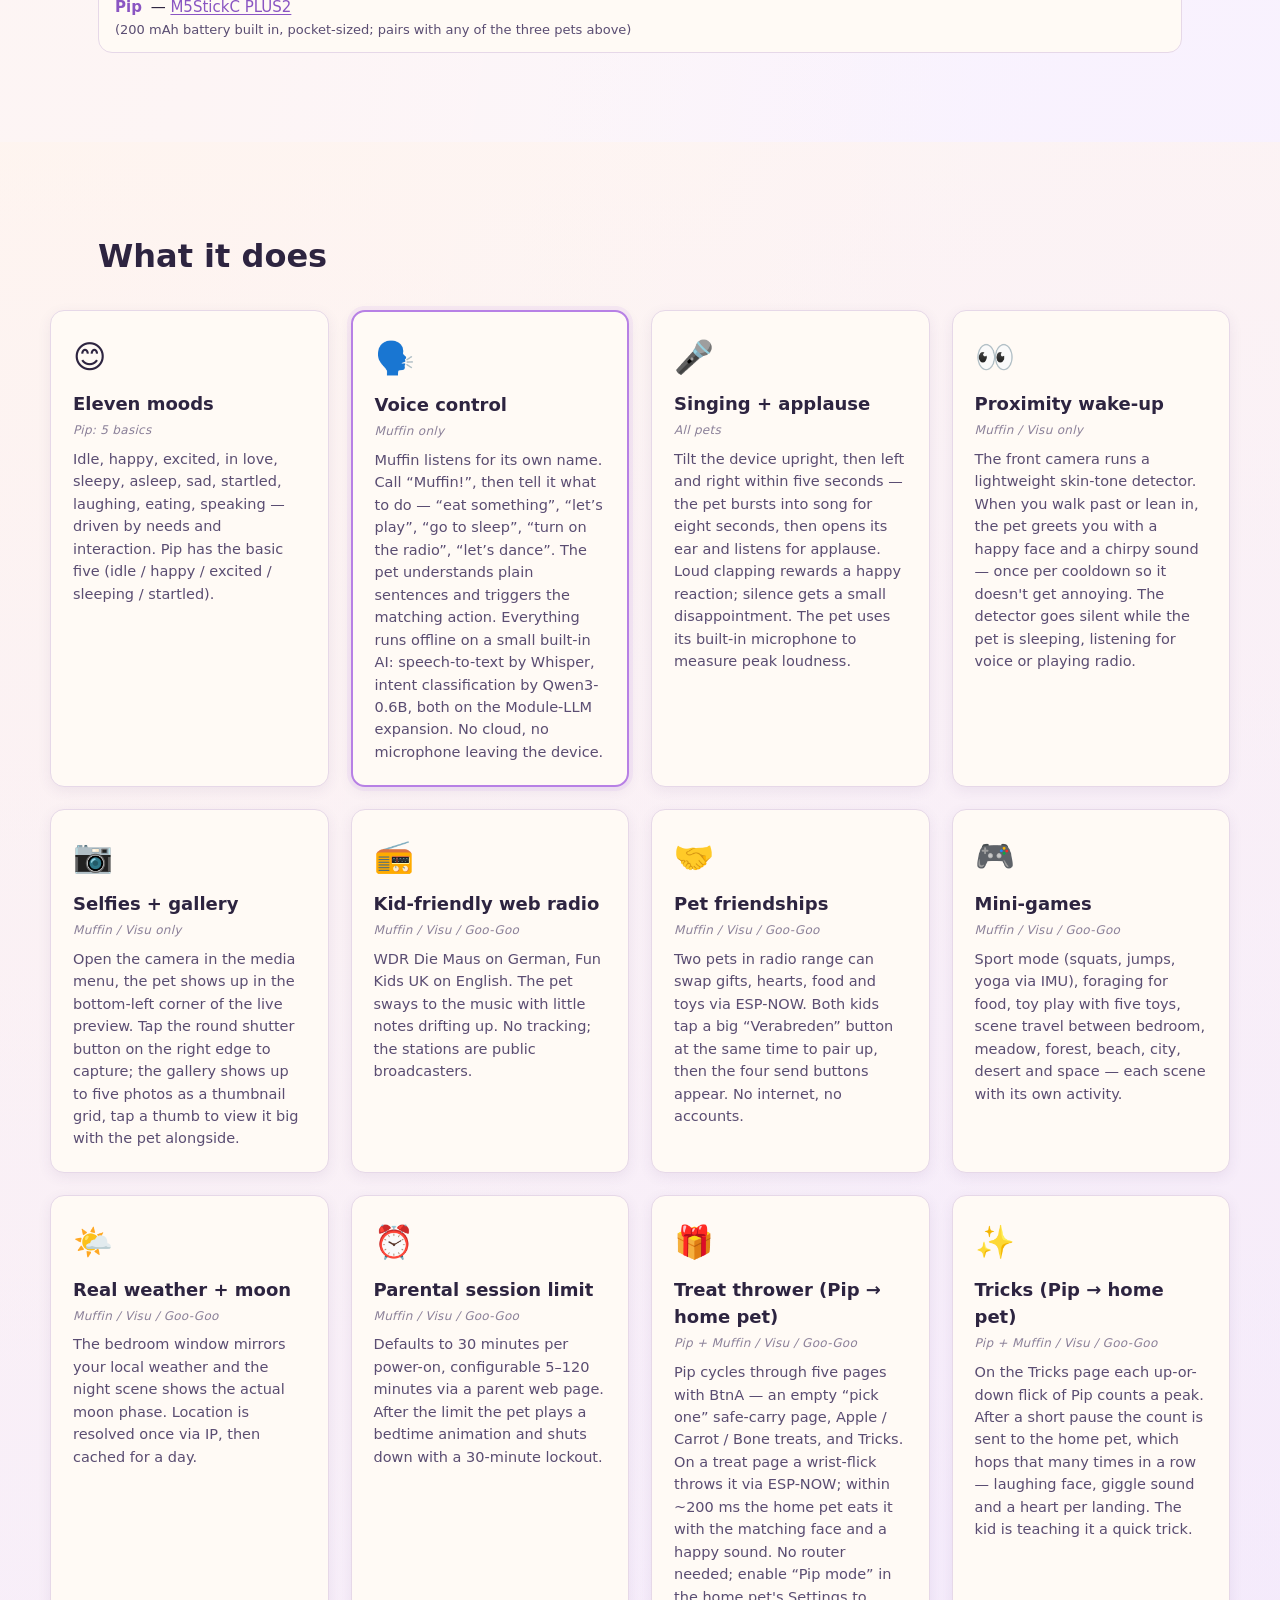
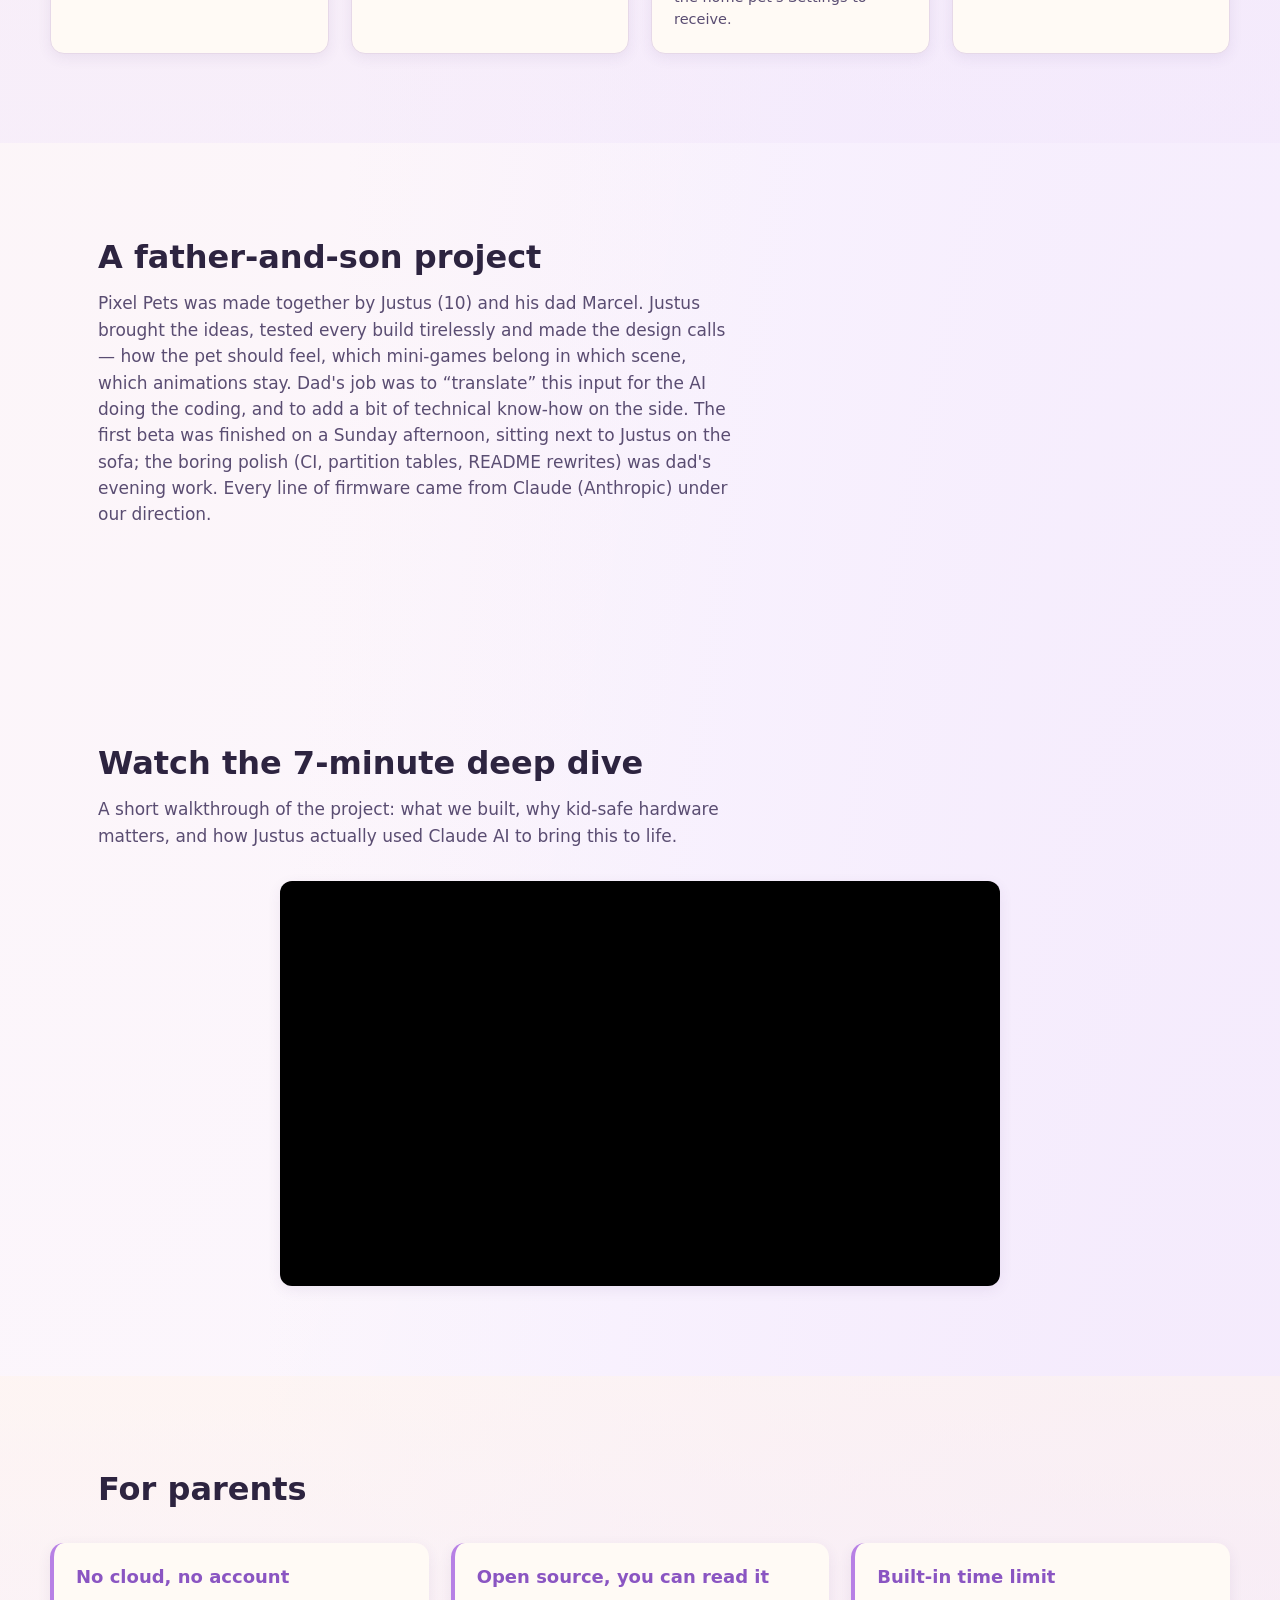
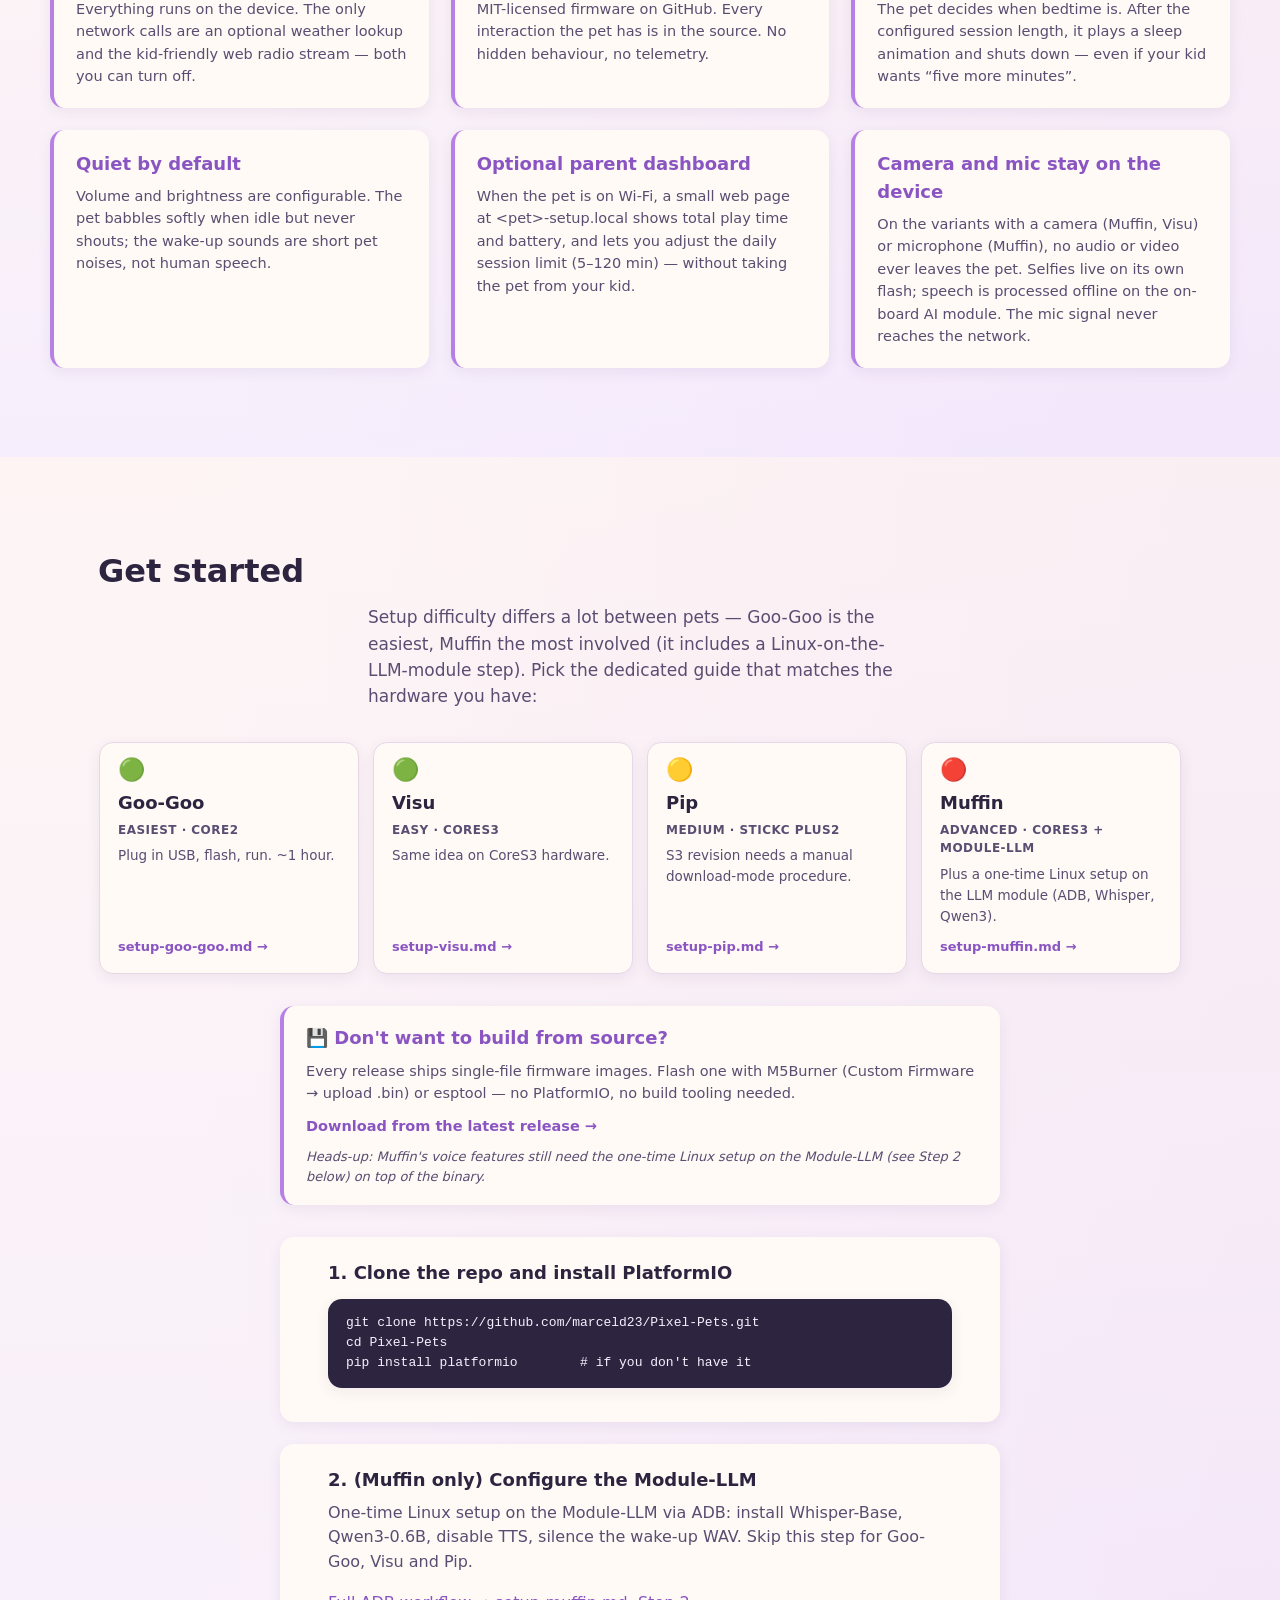
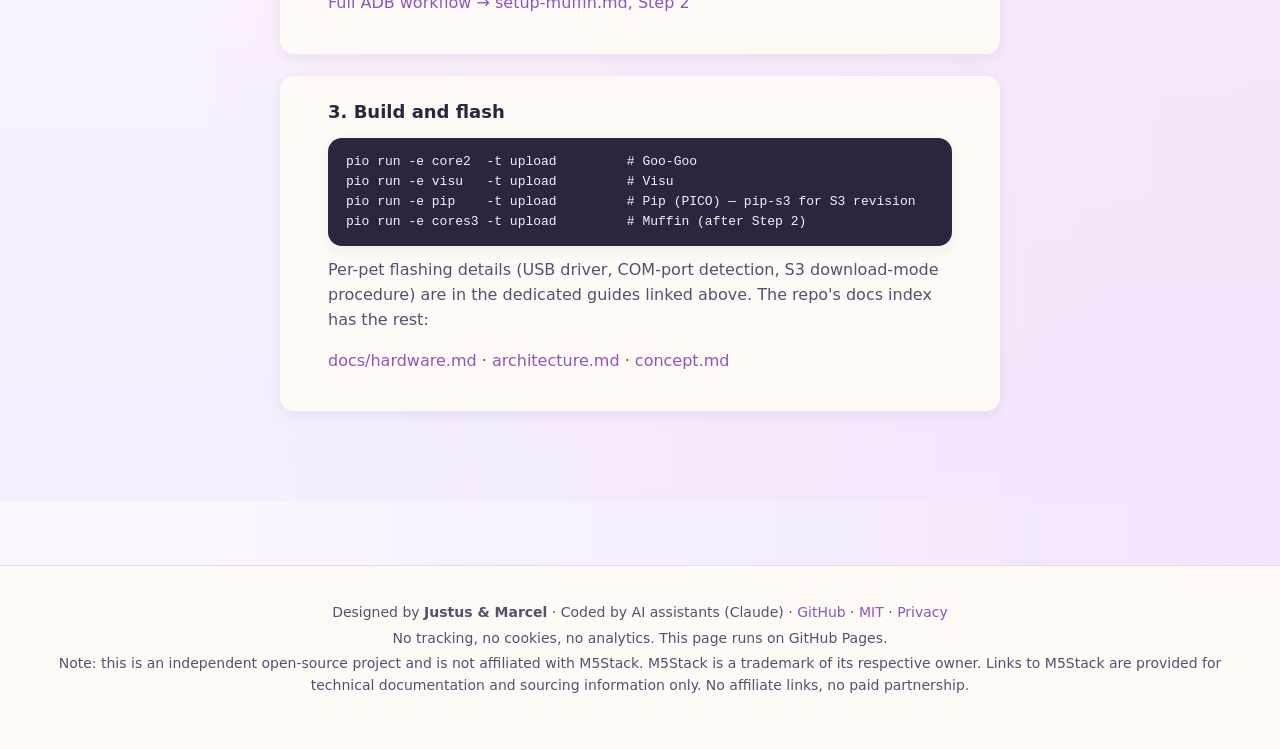
==== commit e5950326: "Docs: fix the broken links lychee surfaced in #14 Two real issues lychee caught on the first non-cra" ====
--- a/site/index.html
+++ b/site/index.html
@@ -197,7 +197,7 @@
   <ul class="shopping-list">
     <li>
       <strong>Muffin</strong> —
-      <a href="https://shop.m5stack.com/products/m5stack-cores3-esp32s3-iot-development-kit" rel="noopener">M5Stack CoreS3</a>
+      <a href="https://shop.m5stack.com/products/m5stack-cores3-esp32s3-iotdevelopment-kit" rel="noopener">M5Stack CoreS3</a>
       +
       <a href="https://shop.m5stack.com/products/m5stack-llm-large-language-model-module-kit-ax630c" rel="noopener">Module LLM (AX630C)</a>
       +
@@ -208,7 +208,7 @@
     </li>
     <li>
       <strong>Visu</strong> —
-      <a href="https://shop.m5stack.com/products/m5stack-cores3-esp32s3-iot-development-kit" rel="noopener">M5Stack CoreS3</a>
+      <a href="https://shop.m5stack.com/products/m5stack-cores3-esp32s3-iotdevelopment-kit" rel="noopener">M5Stack CoreS3</a>
       +
       <a href="https://shop.m5stack.com/products/m5go-battery-bottom3-for-cores3-only" rel="noopener">M5GO Battery Bottom3</a>
       <span class="shopping-note"
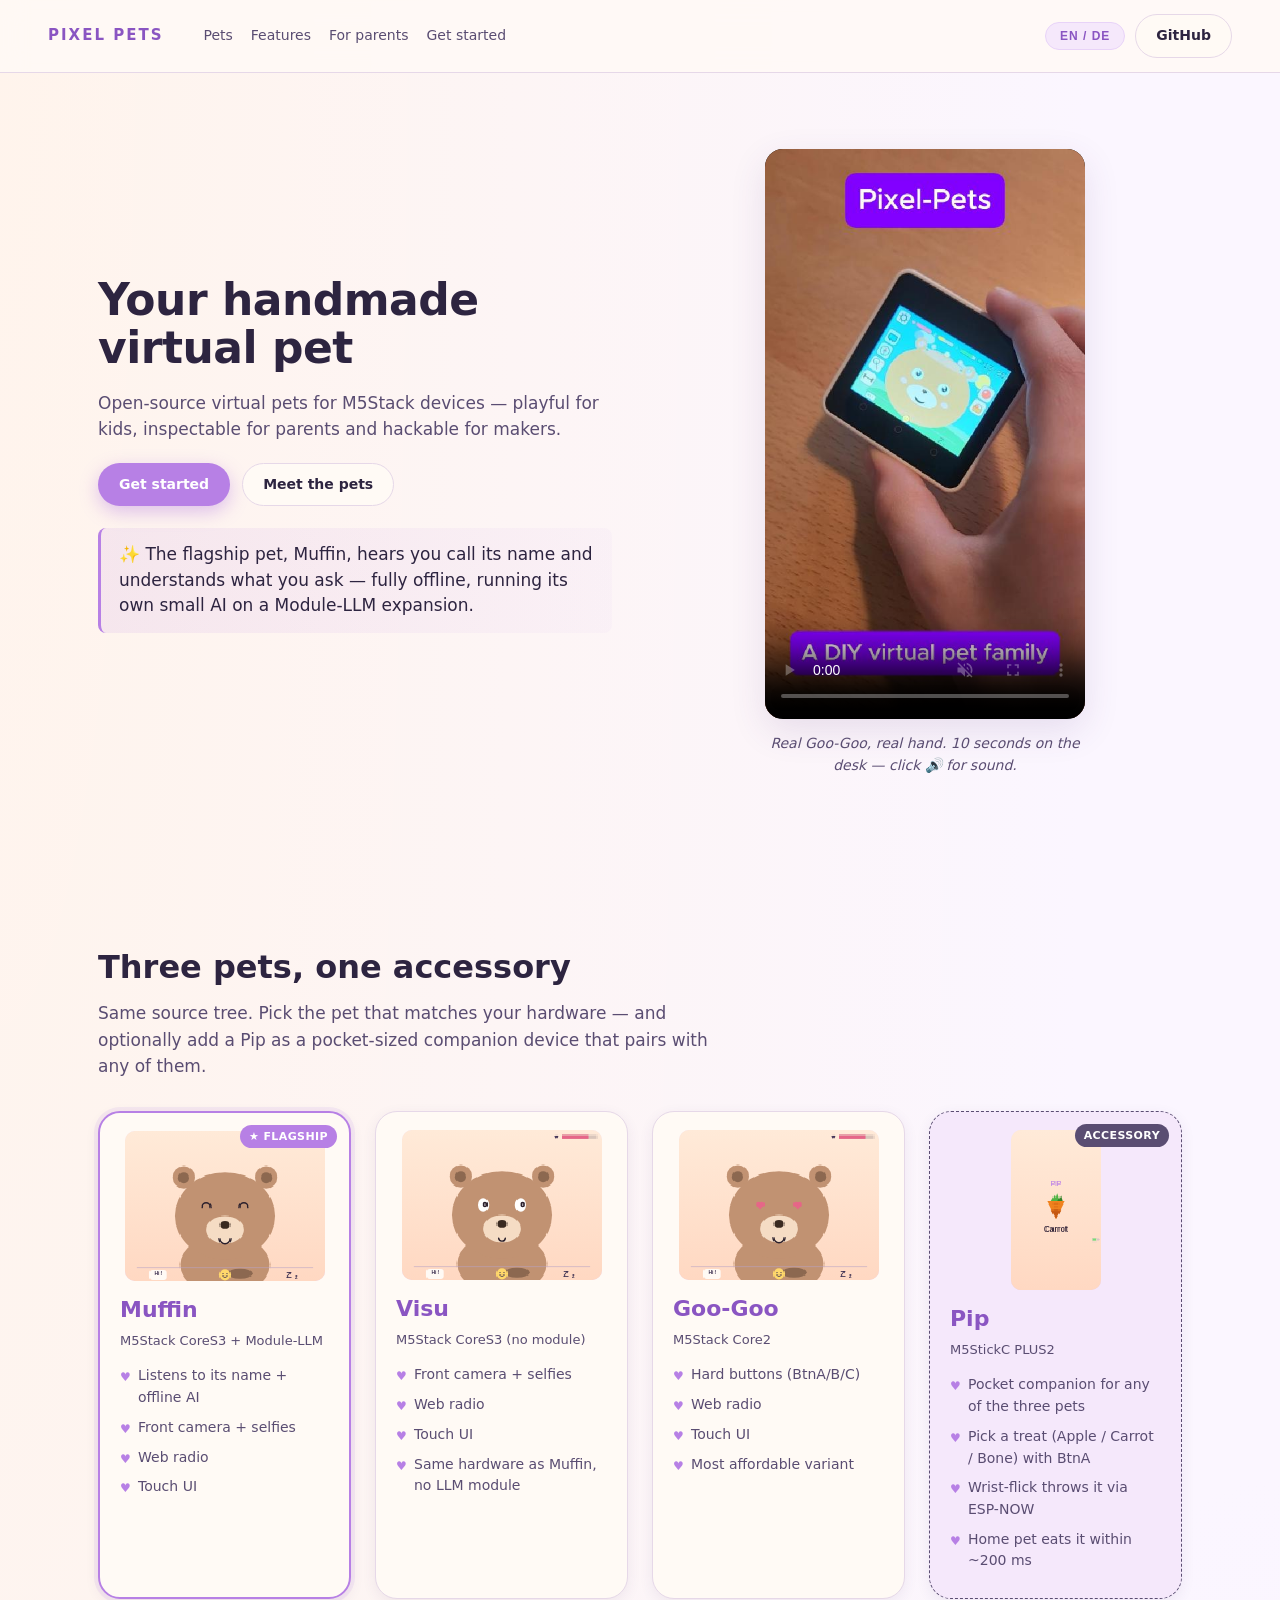
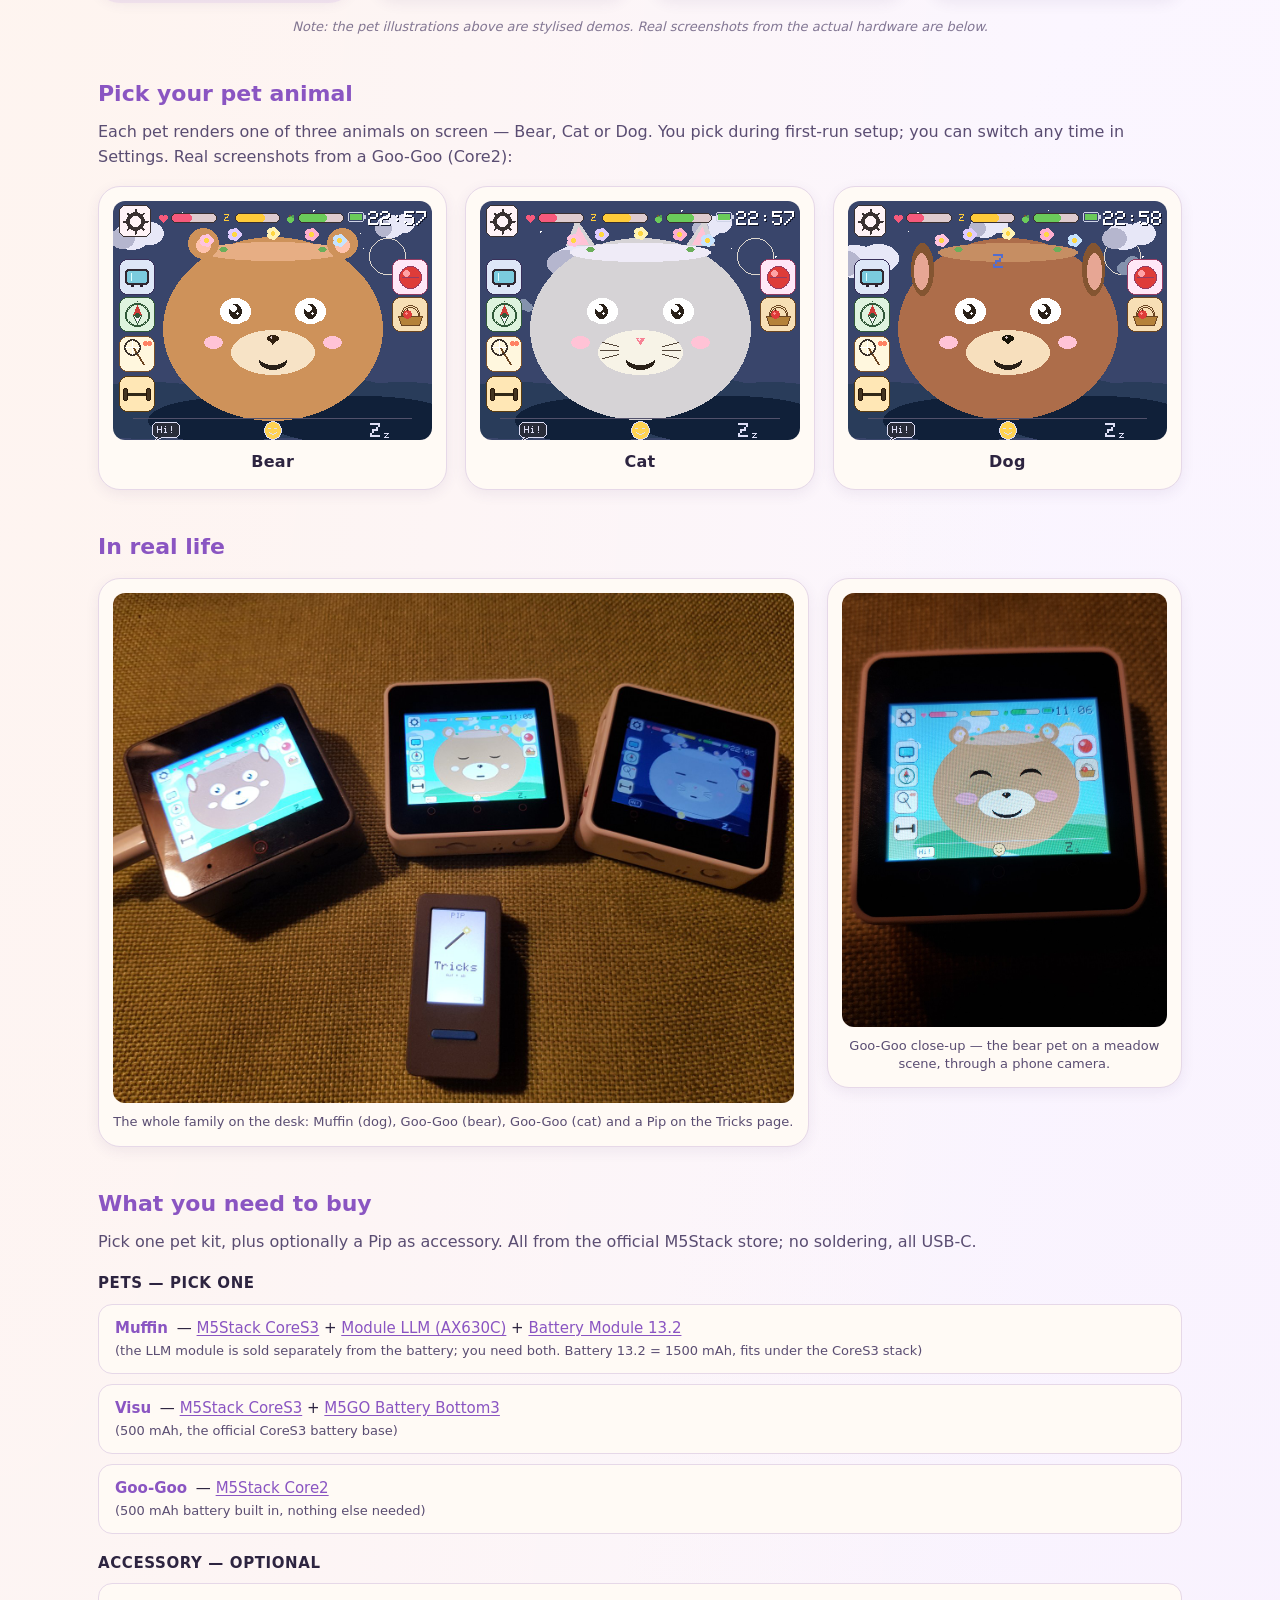
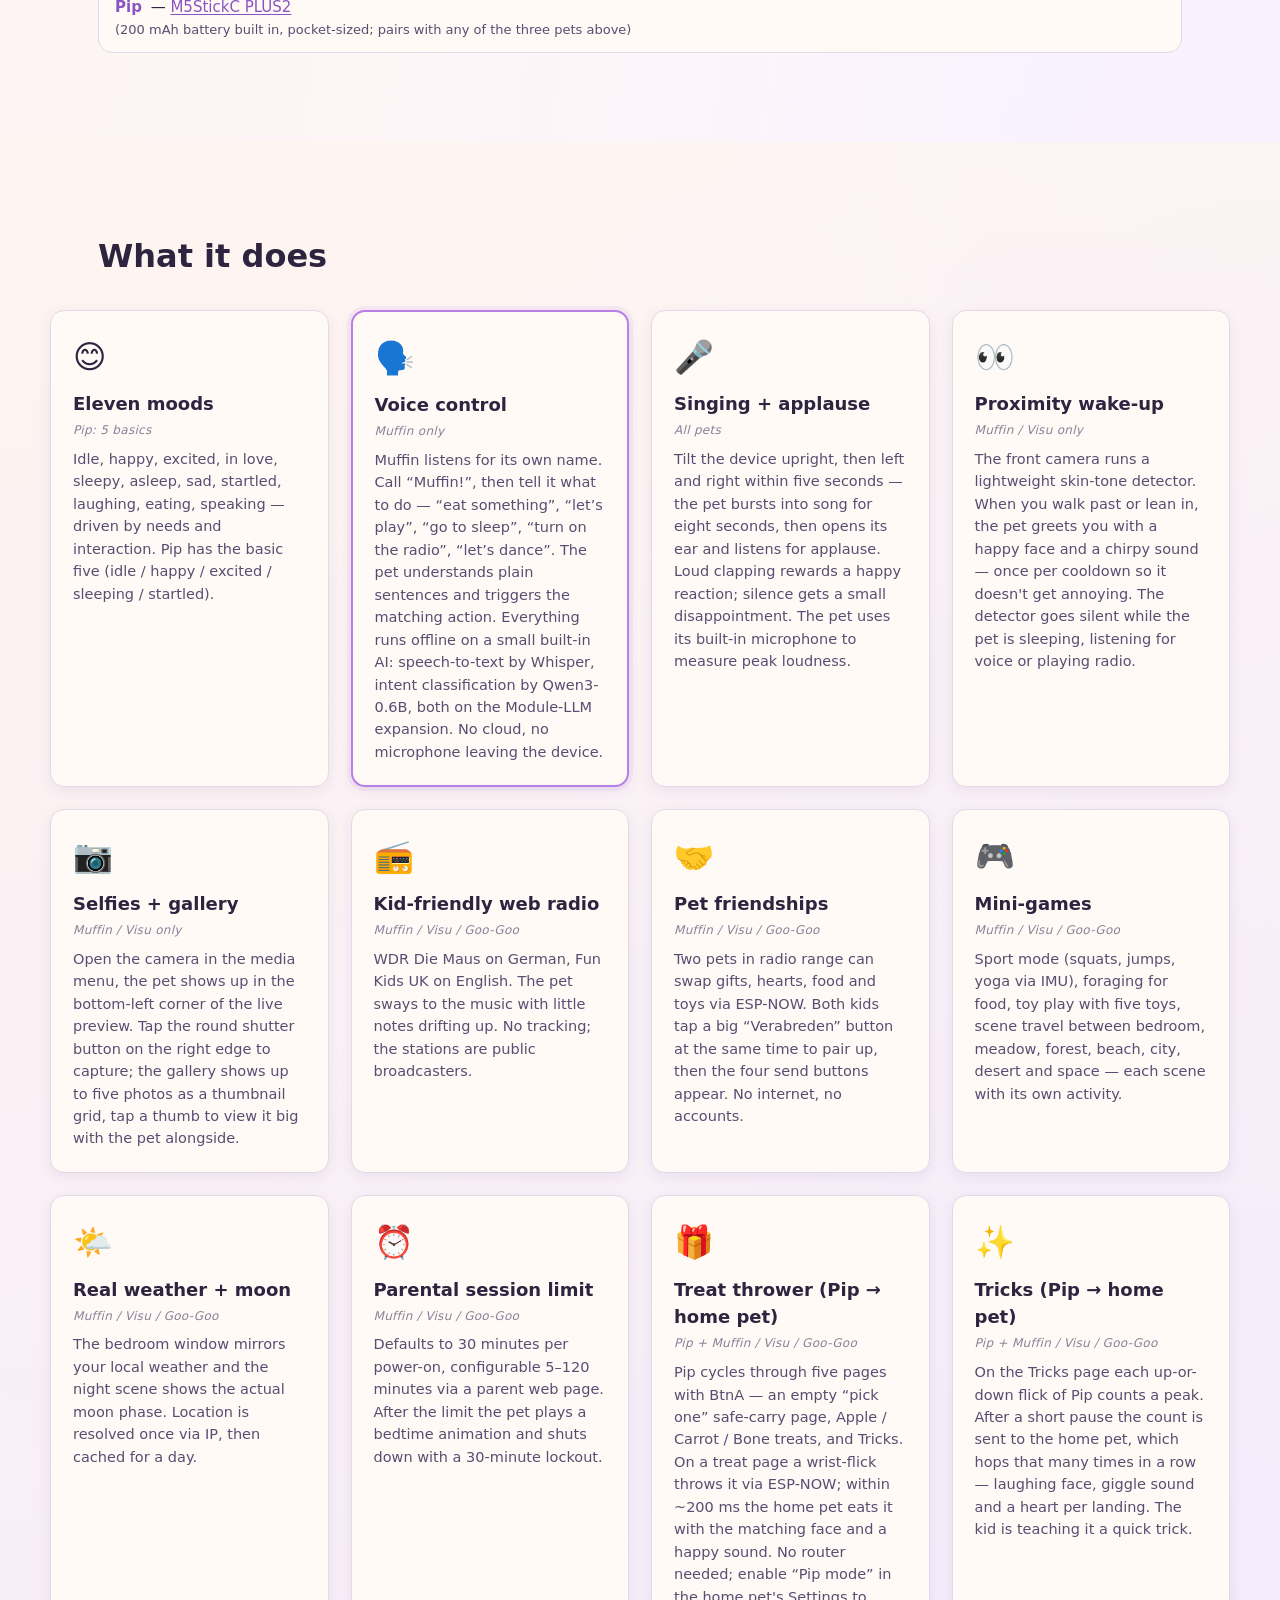
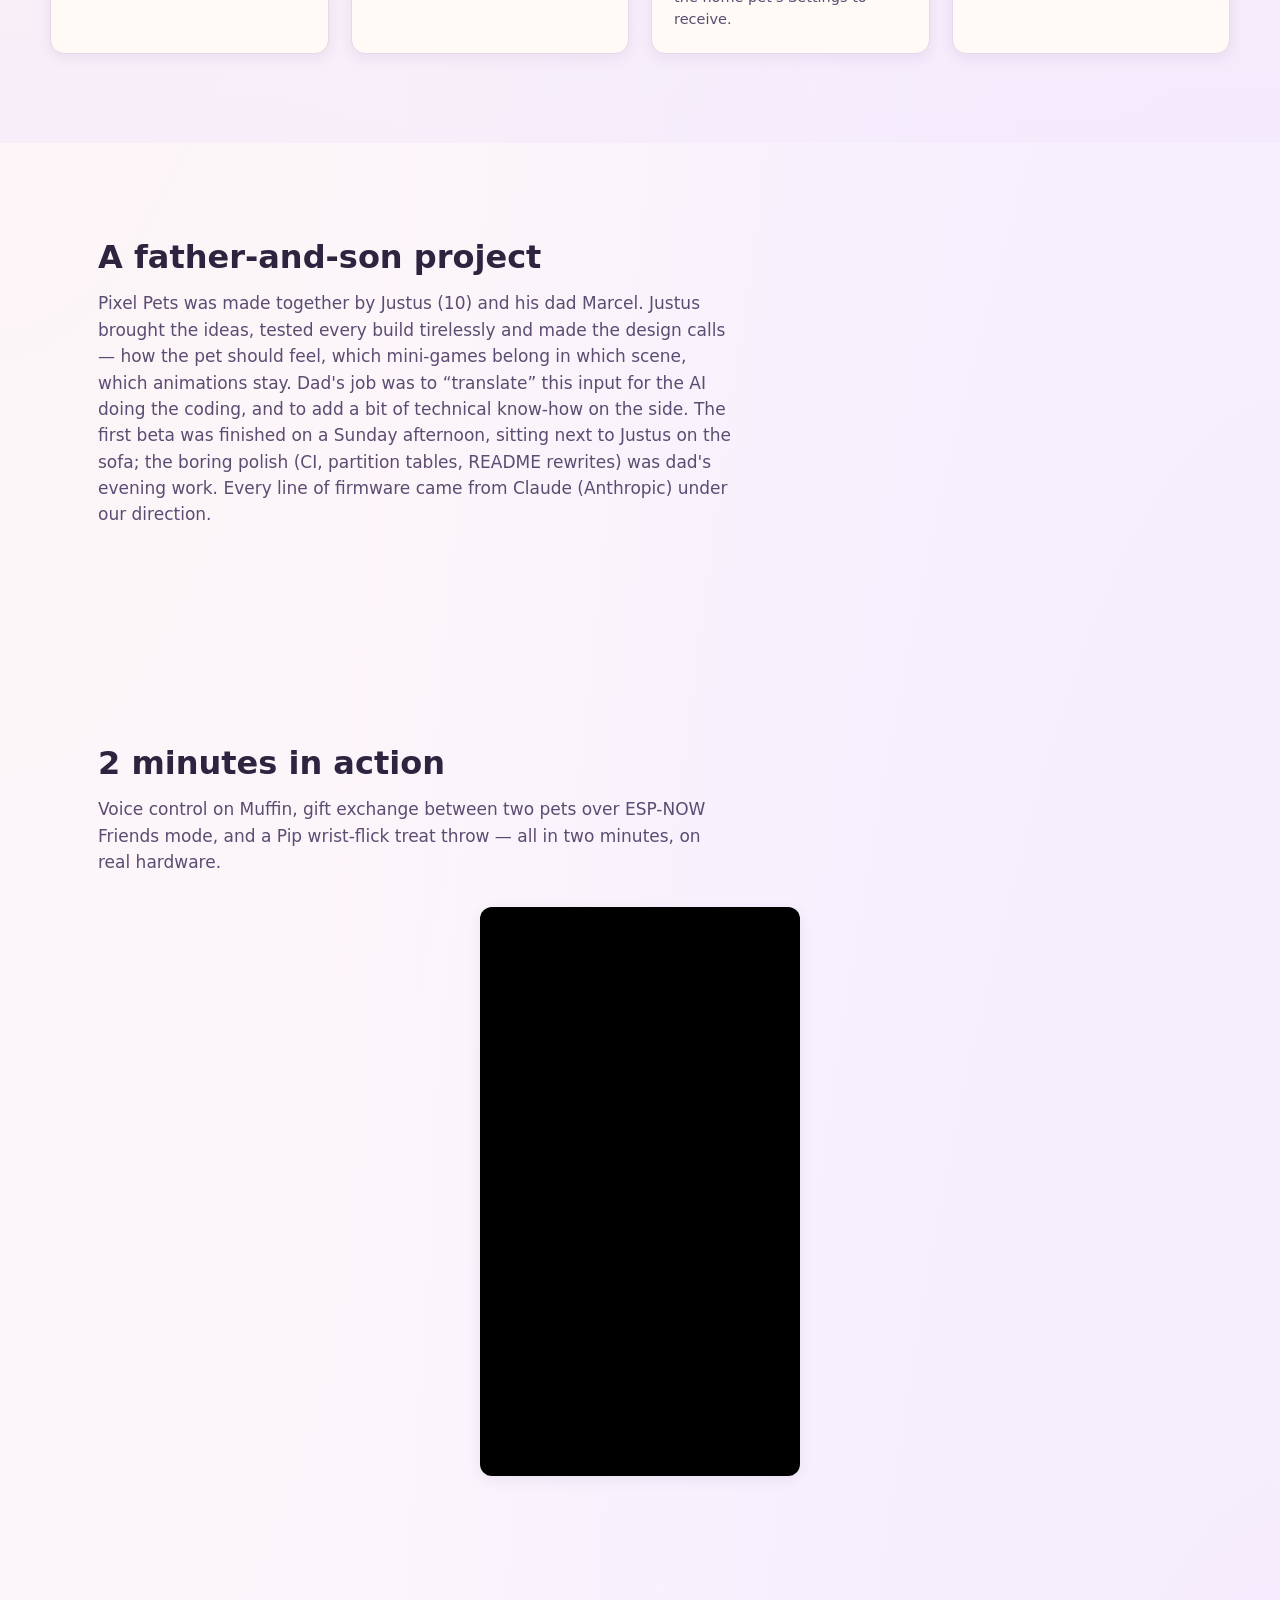
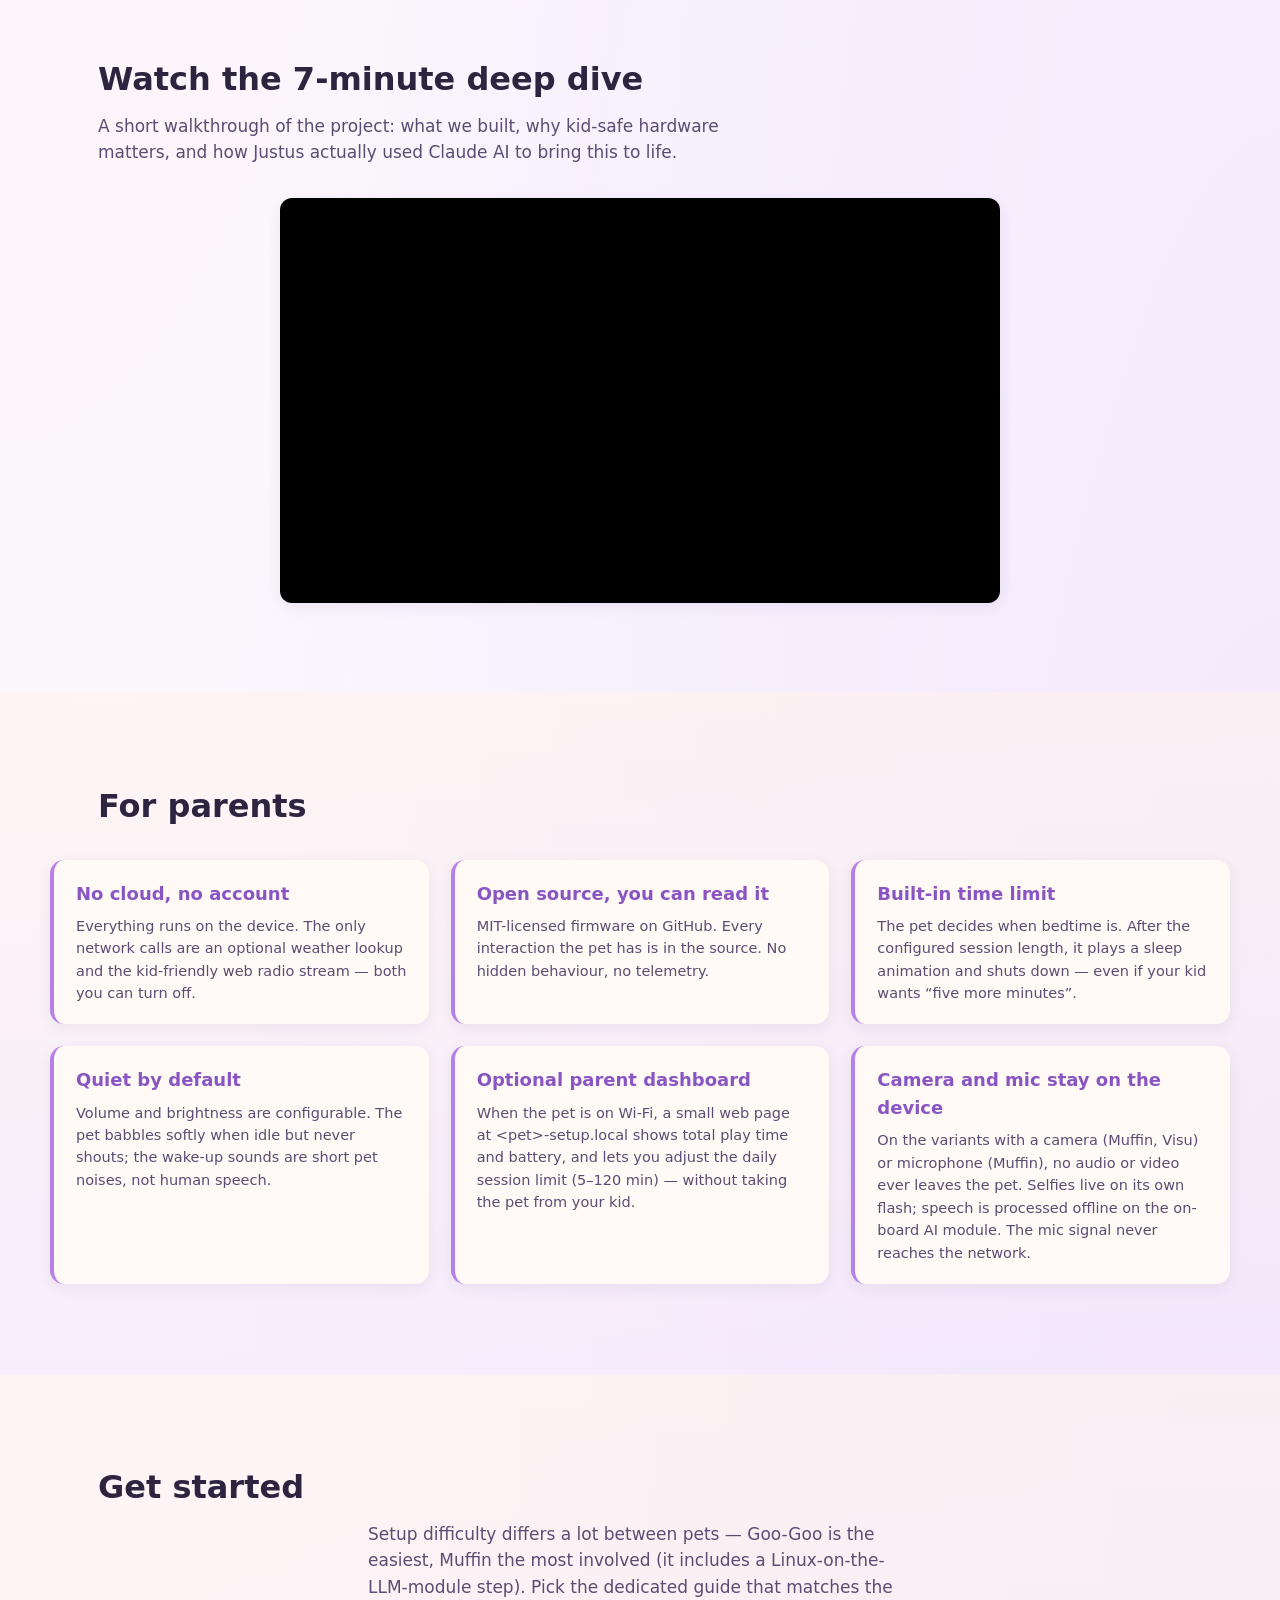
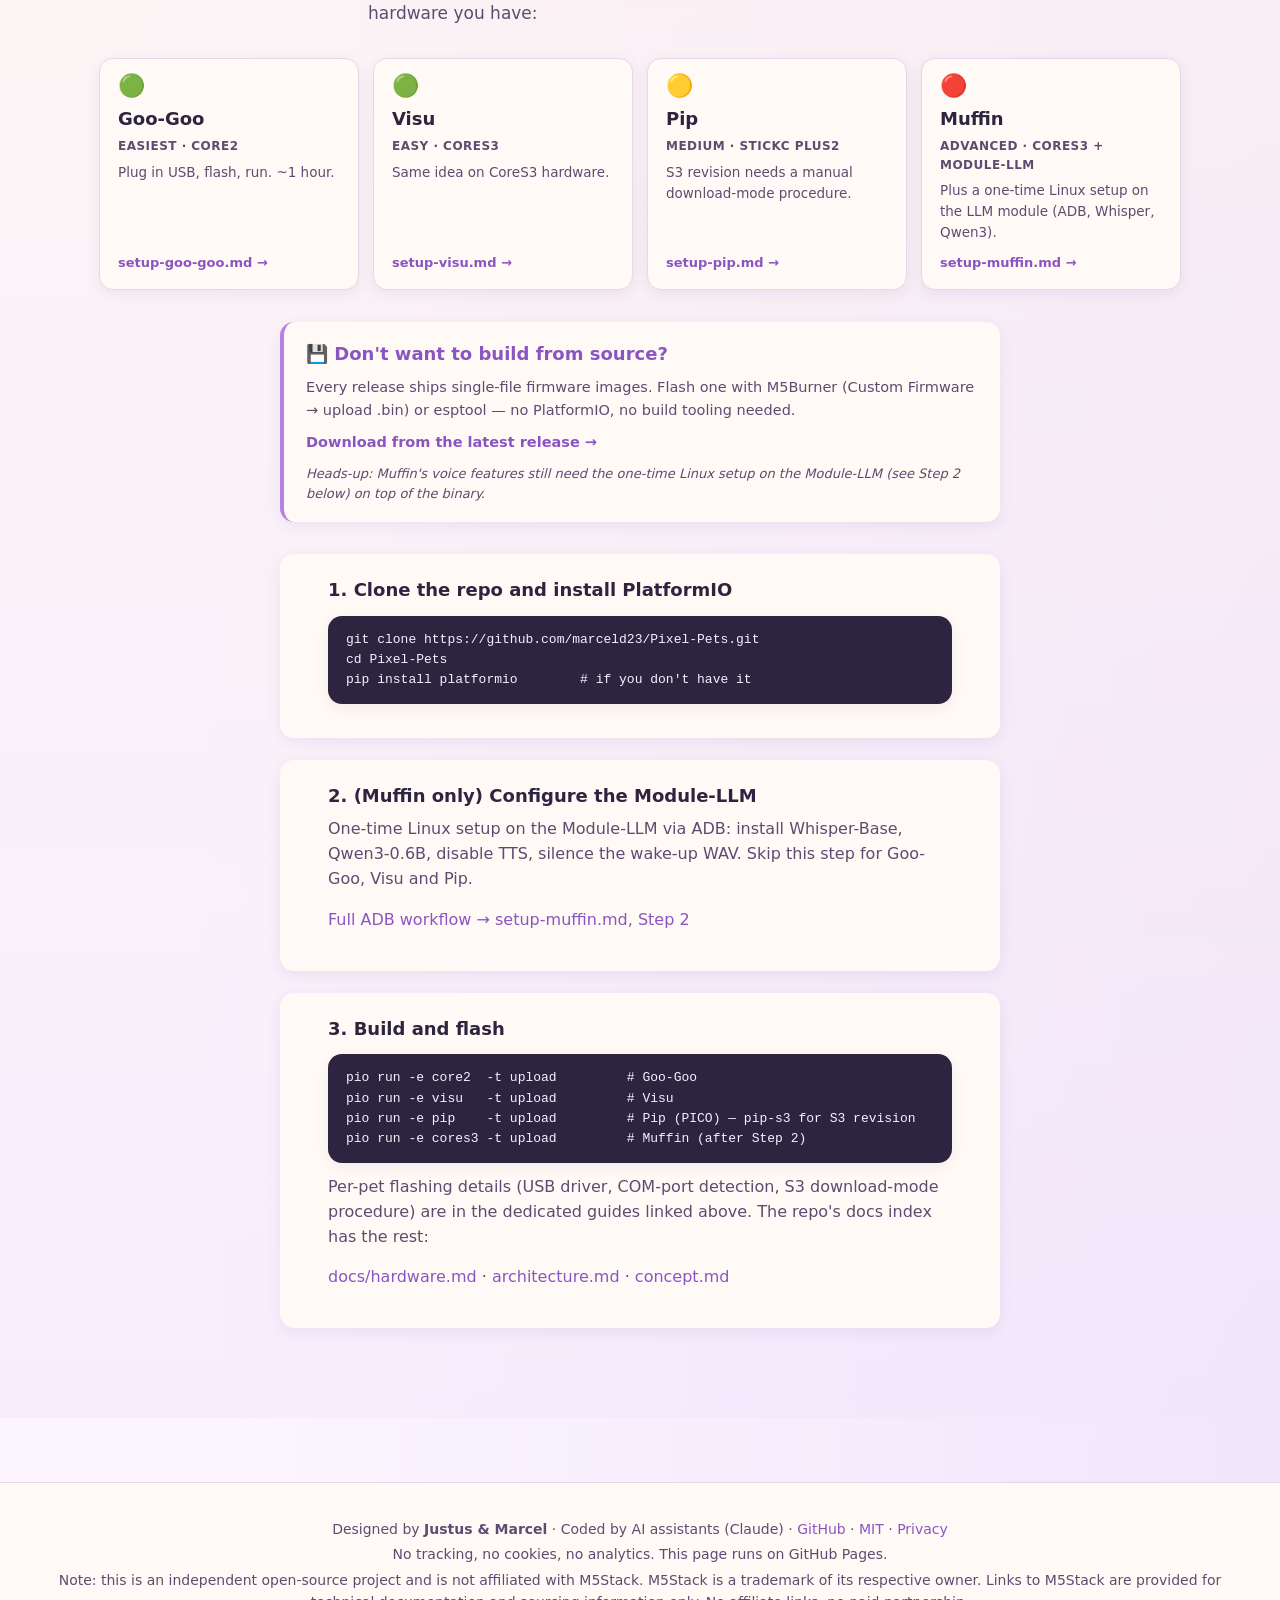
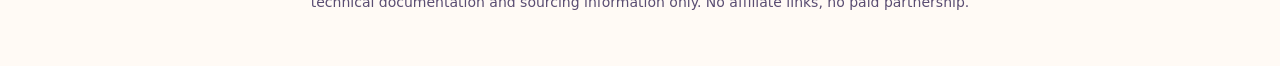
==== commit 84ebe6c7: "Docs/site: add 2-minute YouTube Short feature reel between hero + deep-dive A new section that surfa" ====
--- a/site/index.html
+++ b/site/index.html
@@ -374,6 +374,24 @@
      data-en="Pixel Pets was made together by Justus (10) and his dad Marcel. Justus brought the ideas, tested every build tirelessly and made the design calls — how the pet should feel, which mini-games belong in which scene, which animations stay. Dad's job was to “translate” this input for the AI doing the coding, and to add a bit of technical know-how on the side. The first beta was finished on a Sunday afternoon, sitting next to Justus on the sofa; the boring polish (CI, partition tables, README rewrites) was dad's evening work. Every line of firmware came from Claude (Anthropic) under our direction."
      data-de="Pixel Pets ist von Justus (10) und seinem Papa Marcel zusammen entstanden. Justus hat die Ideen geliefert, unermüdlich getestet und die Design-Entscheidungen getroffen — wie sich das Pet anfühlen soll, welche Mini-Spiele in welche Szene gehören, welche Animationen bleiben. Papas Aufgabe war es, diesen Input an die programmierende KI zu „übersetzen“ und etwas technisches Wissen beizusteuern. Die erste Beta wurde an einem Sonntag Nachmittag fertig, neben Justus auf dem Sofa; den langweiligen Feinschliff (CI, Partitionstabellen, README-Umbauten) machte Papa abends. Jede Zeile Firmware kam von Claude (Anthropic) unter unserer Anleitung.">
     Pixel Pets was made together by Justus (10) and his dad Marcel. Justus brought the ideas, tested every build tirelessly and made the design calls — how the pet should feel, which mini-games belong in which scene, which animations stay. Dad's job was to “translate” this input for the AI doing the coding, and to add a bit of technical know-how on the side. The first beta was finished on a Sunday afternoon, sitting next to Justus on the sofa; the boring polish (CI, partition tables, README rewrites) was dad's evening work. Every line of firmware came from Claude (Anthropic) under our direction.</p>
+</section>
+
+<section id="feature-reel" class="section">
+  <h2 data-en="2 minutes in action"
+      data-de="2 Minuten in Aktion">2 minutes in action</h2>
+  <p class="section-lead"
+     data-en="Voice control on Muffin, gift exchange between two pets over ESP-NOW Friends mode, and a Pip wrist-flick treat throw — all in two minutes, on real hardware."
+     data-de="Sprachsteuerung auf Muffin, Geschenke-Austausch zwischen zwei Pets über ESP-NOW-Freunde-Modus und ein Pip-Treat-Wurf per Handgelenksbewegung — alles in zwei Minuten, auf echter Hardware.">
+    Voice control on Muffin, gift exchange between two pets over ESP-NOW Friends mode, and a Pip wrist-flick treat throw — all in two minutes, on real hardware.</p>
+  <div class="feature-reel-frame">
+    <iframe
+      src="https://www.youtube.com/embed/jGS-yNJveYc"
+      title="Pixel Pets — 2-minute feature reel"
+      allow="accelerometer; autoplay; clipboard-write; encrypted-media; gyroscope; picture-in-picture; web-share"
+      allowfullscreen
+      loading="lazy"
+      referrerpolicy="strict-origin-when-cross-origin"></iframe>
+  </div>
 </section>
 
 <section id="deep-dive" class="section">
--- a/site/styles.css
+++ b/site/styles.css
@@ -247,6 +247,28 @@
   border: 0;
 }
 
+/* Feature-reel — vertical YouTube Short, 9:16 aspect, narrower max-width
+   so it doesn't dwarf the 16:9 deep-dive embed below. */
+.feature-reel-frame {
+  position: relative;
+  width: 100%;
+  max-width: 320px;
+  margin: 24px auto 0;
+  aspect-ratio: 9 / 16;
+  border-radius: 12px;
+  overflow: hidden;
+  box-shadow: var(--shadow-sm);
+  background: #000;
+}
+
+.feature-reel-frame iframe {
+  position: absolute;
+  inset: 0;
+  width: 100%;
+  height: 100%;
+  border: 0;
+}
+
 /* ── Section scaffolding ────────────────────────────────────────────────── */
 
 .section {
